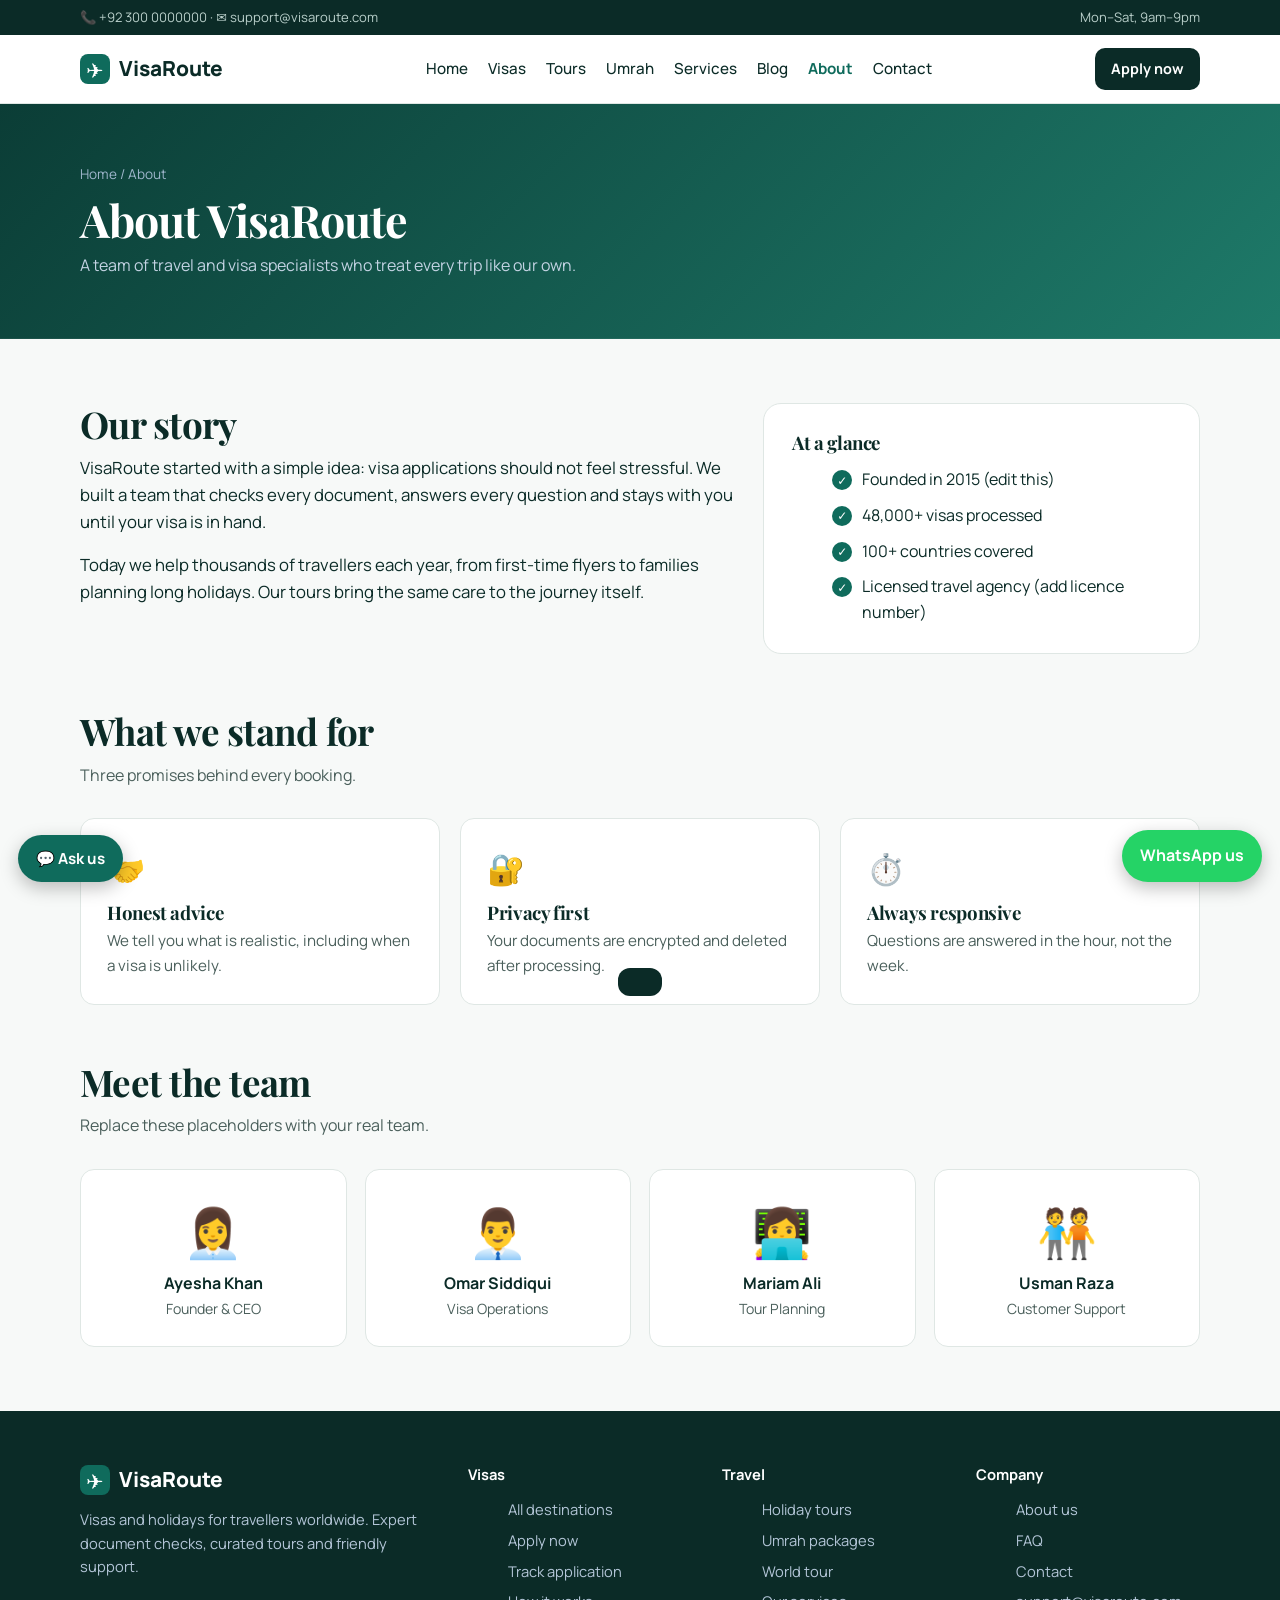
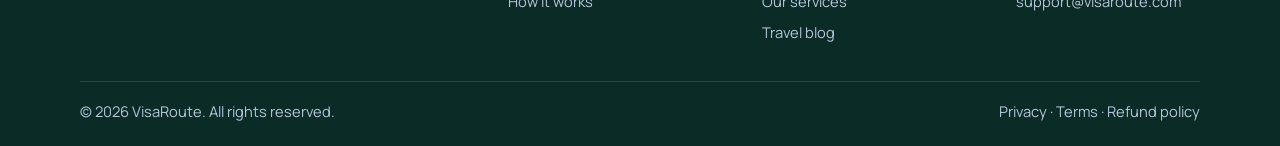
==== about.html @ 2e89bd29 "Add files via upload" ====
<!DOCTYPE html>
<html lang="en"><head><meta charset="utf-8"><meta name="viewport" content="width=device-width, initial-scale=1">
<title>About – VisaRoute</title><meta name="description" content="Who we are and how we work.">
<link rel="preconnect" href="https://fonts.googleapis.com"><link rel="preconnect" href="https://fonts.gstatic.com" crossorigin>
<link href="https://fonts.googleapis.com/css2?family=Manrope:wght@400;500;700;800&family=Playfair+Display:wght@600;700&display=swap" rel="stylesheet">
<link rel="stylesheet" href="style.css"></head>
<body data-page="about"><div id="hdr"></div>
<div class="ph"><div class="wrap"><div class="crumb"><a href="index.html">Home</a> / About</div><h1>About VisaRoute</h1><p>A team of travel and visa specialists who treat every trip like our own.</p></div></div>
<main><section><div class="wrap"><div class="two"><div><h2>Our story</h2><div class="art"><p>VisaRoute started with a simple idea: visa applications should not feel stressful. We built a team that checks every document, answers every question and stays with you until your visa is in hand.</p><p>Today we help thousands of travellers each year, from first-time flyers to families planning long holidays. Our tours bring the same care to the journey itself.</p></div></div>
<div class="box"><h3>At a glance</h3><ul class="list"><li>Founded in 2015 (edit this)</li><li>48,000+ visas processed</li><li>100+ countries covered</li><li>Licensed travel agency (add licence number)</li></ul></div></div>
<h2 style="margin-top:56px">What we stand for</h2><p class="sub">Three promises behind every booking.</p><div class="feat"><div><i>🤝</i><h3>Honest advice</h3><p>We tell you what is realistic, including when a visa is unlikely.</p></div><div><i>🔐</i><h3>Privacy first</h3><p>Your documents are encrypted and deleted after processing.</p></div><div><i>⏱️</i><h3>Always responsive</h3><p>Questions are answered in the hour, not the week.</p></div></div>
<h2 style="margin-top:56px">Meet the team</h2><p class="sub">Replace these placeholders with your real team.</p><div class="team"><div><i>👩‍💼</i><b>Ayesha Khan</b><br><span class="meta">Founder &amp; CEO</span></div><div><i>👨‍💼</i><b>Omar Siddiqui</b><br><span class="meta">Visa Operations</span></div><div><i>👩‍💻</i><b>Mariam Ali</b><br><span class="meta">Tour Planning</span></div><div><i>🧑‍🤝‍🧑</i><b>Usman Raza</b><br><span class="meta">Customer Support</span></div></div></div></section></main>
<div id="ftr"></div>
<script src="app.js"></script></body></html>
---- style.css ----
:root{--ink:#0b2b27;--ink2:#4a5f5b;--bg:#f7f9f8;--line:#dfe7e4;--teal:#0f6b5c;--teal-d:#0a4f44;--amber:#d9a521;--r:14px;font-family:Manrope,system-ui,Segoe UI,Arial,sans-serif}
*{box-sizing:border-box;margin:0}html{scroll-behavior:smooth}
body{background:var(--bg);color:var(--ink);line-height:1.6}
a{color:inherit;text-decoration:none}:focus-visible{outline:3px solid var(--amber);outline-offset:2px}
.wrap{max-width:1160px;margin:auto;padding:0 20px}section{padding:64px 0}
h1,h2,h3{line-height:1.15;letter-spacing:-.02em}h2{font-size:clamp(1.7rem,3.5vw,2.3rem);margin-bottom:10px}
.sub{color:var(--ink2);max-width:60ch;margin-bottom:30px}
.btn{display:inline-block;border:0;cursor:pointer;font:inherit;font-weight:700;padding:13px 24px;border-radius:10px;background:var(--amber);color:var(--ink);transition:background .15s}
.btn:hover{background:#ffbb1f}.btn.dark{background:var(--ink);color:#fff}.btn.teal{background:var(--teal);color:#fff}.btn.teal:hover{background:var(--teal-d)}.btn.sm{padding:9px 16px;font-size:.9rem}
header{position:sticky;top:0;z-index:20;background:rgba(255,255,255,.95);backdrop-filter:blur(8px);border-bottom:1px solid var(--line)}
.nav{display:flex;align-items:center;justify-content:space-between;height:68px}
.logo{font-weight:800;font-size:1.3rem;display:flex;gap:9px;align-items:center}
.logo i{width:30px;height:30px;border-radius:8px;background:var(--teal);display:grid;place-items:center;color:#fff;font-style:normal}
nav ul{display:flex;gap:24px;list-style:none;font-weight:500;font-size:.95rem}
nav a:hover,nav a.on{color:var(--teal)}nav a.on{font-weight:700}
.menu{display:none;background:none;border:1px solid var(--line);border-radius:8px;padding:8px 12px;font:inherit;cursor:pointer}
.hero{background:var(--ink);color:#fff;padding:72px 0 116px;position:relative;overflow:hidden}
.hero:before{content:"";position:absolute;right:-120px;top:-120px;width:520px;height:520px;border-radius:50%;border:70px solid rgba(15,139,141,.28)}
.hero .wrap{position:relative}.hero h1{font-size:clamp(2.2rem,5.6vw,3.8rem);max-width:15ch;margin-bottom:16px}
.hero p{color:#c3d3e3;max-width:54ch;font-size:1.08rem;margin-bottom:30px}
.ph{background:var(--ink);color:#fff;padding:46px 0}.ph h1{font-size:clamp(1.9rem,4vw,2.8rem)}.ph p{color:#c3d3e3;margin-top:8px;max-width:60ch}
.crumb{font-size:.85rem;color:#9fb6cc;margin-bottom:8px}.crumb a:hover{color:#fff}
.finder{background:#fff;color:var(--ink);border-radius:18px;padding:18px;display:grid;grid-template-columns:1.2fr 1.2fr 1fr auto;gap:12px;box-shadow:0 20px 50px rgba(0,0,0,.28);max-width:960px}
label{font-size:.78rem;font-weight:700;color:var(--ink2);display:block;margin-bottom:4px}
select,input,textarea{width:100%;font:inherit;padding:12px;border:1px solid var(--line);border-radius:10px;background:#fff;color:var(--ink)}
.finder .btn{align-self:end}
.stats{margin-top:-50px;position:relative;z-index:2}
.stats .wrap{display:grid;grid-template-columns:repeat(4,1fr);background:#fff;border-radius:18px;box-shadow:0 10px 30px rgba(14,42,71,.1);padding:24px 10px}
.stat{text-align:center;border-right:1px solid var(--line)}.stat:last-child{border:0}.stat b{display:block;font-size:1.8rem;color:var(--teal)}.stat span{font-size:.9rem;color:var(--ink2)}
.bar{display:flex;flex-wrap:wrap;gap:10px;margin-bottom:24px;align-items:center}.bar input{max-width:280px}
.chip{border:1px solid var(--line);background:#fff;padding:8px 16px;border-radius:99px;font:inherit;font-weight:500;cursor:pointer}
.chip[aria-pressed=true]{background:var(--ink);color:#fff;border-color:var(--ink)}
.grid{display:grid;grid-template-columns:repeat(auto-fill,minmax(250px,1fr));gap:18px}
.dest{background:#fff;border:1px solid var(--line);border-radius:var(--r);padding:22px;display:flex;flex-direction:column;gap:4px;transition:box-shadow .2s}
.dest:hover{box-shadow:0 12px 28px rgba(14,42,71,.12)}.flag{font-size:2.4rem;line-height:1}.dest h3{font-size:1.15rem;margin-top:6px}
.meta{font-size:.88rem;color:var(--ink2)}.price{display:flex;justify-content:space-between;align-items:center;margin-top:auto;padding-top:14px;gap:8px}
.price b{font-size:1.25rem}.price small{color:var(--ink2);font-size:.8rem}.price div:last-child{display:flex;gap:6px}
.types{display:grid;grid-template-columns:repeat(auto-fit,minmax(230px,1fr));gap:18px}
.type{background:#fff;border:1px solid var(--line);border-left:5px solid var(--teal);border-radius:var(--r);padding:22px}
.type:nth-child(2){border-left-color:var(--amber)}.type:nth-child(3){border-left-color:var(--ink)}.type:nth-child(4){border-left-color:#c8553d}
.type p{color:var(--ink2);font-size:.95rem;margin-top:6px}
.alt{background:#fff;border-block:1px solid var(--line)}
.steps{display:grid;grid-template-columns:repeat(4,1fr);gap:22px;counter-reset:s}
.step{position:relative;padding-top:58px}.step:before{counter-increment:s;content:counter(s);position:absolute;top:0;left:0;width:44px;height:44px;border-radius:50%;background:var(--ink);color:#fff;display:grid;place-items:center;font-weight:800}
.step:not(:last-child):after{content:"";position:absolute;top:22px;left:56px;right:-10px;border-top:2px dashed var(--line)}.step p{color:var(--ink2);font-size:.95rem}
.two{display:grid;grid-template-columns:1.5fr 1fr;gap:28px;align-items:start}
.box{background:#fff;border:1px solid var(--line);border-radius:18px;padding:28px}
.form{display:grid;grid-template-columns:1fr 1fr;gap:14px}.form .full{grid-column:1/-1}
.pay{display:grid;grid-template-columns:1fr 1fr;gap:10px}
.pay label{margin:0;display:flex;gap:10px;align-items:center;border:1.5px solid var(--line);padding:12px;border-radius:10px;font-size:.92rem;color:var(--ink);cursor:pointer}
.pay input,.chk input{width:auto}.pay label:has(input:checked){border-color:var(--teal);background:#eaf6f6}
.sum{position:sticky;top:90px}.sum .row{display:flex;justify-content:space-between;gap:10px;padding:9px 0;border-bottom:1px dashed var(--line);font-size:.95rem}
.sum .total{font-size:1.3rem;font-weight:800;border:0;padding-top:16px}.note{font-size:.82rem;color:var(--ink2);margin-top:12px}
.facts{display:grid;grid-template-columns:repeat(auto-fit,minmax(150px,1fr));gap:12px;margin-bottom:26px}
.facts div{background:#fff;border:1px solid var(--line);border-radius:12px;padding:14px}.facts span{font-size:.8rem;color:var(--ink2);display:block}.facts b{font-size:1.05rem}
.list{list-style:none;display:grid;gap:10px;margin:14px 0 0}.list li{padding-left:30px;position:relative}.list li:before{content:"✓";position:absolute;left:0;color:#fff;background:var(--teal);width:20px;height:20px;border-radius:50%;font-size:.75rem;display:grid;place-items:center;top:3px}
.tl{list-style:none;margin:20px 0 0;border-left:3px solid var(--line);padding-left:22px}.tl li{position:relative;padding-bottom:22px;color:var(--ink2)}
.tl li:before{content:"";position:absolute;left:-30px;top:4px;width:14px;height:14px;border-radius:50%;background:#fff;border:3px solid var(--line)}.tl li.done{color:var(--ink);font-weight:700}.tl li.done:before{background:var(--teal);border-color:var(--teal)}
.quotes{display:grid;grid-template-columns:repeat(auto-fit,minmax(280px,1fr));gap:18px}.q{background:#fff;border:1px solid var(--line);border-radius:var(--r);padding:24px}
.q p{margin-bottom:12px}.q span{color:var(--ink2);font-size:.85rem}.stars{color:var(--amber);letter-spacing:2px}
details{background:#fff;border:1px solid var(--line);border-radius:12px;padding:16px 20px;margin-bottom:10px}summary{font-weight:700;cursor:pointer}details p{color:var(--ink2);margin-top:8px}
.cta{background:var(--teal);color:#fff;text-align:center;border-radius:22px;padding:52px 24px}.cta p{margin:10px auto 22px;max-width:50ch;color:#d8f1f1}
footer{background:var(--ink);color:#b4c6d8;padding:52px 0 22px;font-size:.92rem}
.fgrid{display:grid;grid-template-columns:1.6fr 1fr 1fr 1fr;gap:30px;margin-bottom:30px}footer h4{color:#fff;margin-bottom:12px}footer li{list-style:none;margin-bottom:7px}footer a:hover{color:#fff}
.copy{border-top:1px solid #254566;padding-top:18px;display:flex;justify-content:space-between;flex-wrap:wrap;gap:10px}
.wa{position:fixed;right:18px;bottom:18px;z-index:30;background:#25d366;color:#fff;font-weight:700;padding:13px 18px;border-radius:99px;box-shadow:0 6px 18px rgba(0,0,0,.25)}
#toast{position:fixed;left:50%;bottom:24px;transform:translate(-50%,120px);background:var(--ink);color:#fff;padding:14px 22px;border-radius:12px;transition:transform .3s;z-index:40;max-width:90vw}#toast.on{transform:translate(-50%,0)}
.ok{text-align:center;padding:20px 0}.ok h2{color:var(--teal)}.ref{display:inline-block;background:#eaf6f6;border:2px dashed var(--teal);padding:10px 22px;border-radius:10px;font-size:1.4rem;font-weight:800;margin:12px 0}
@media(max-width:900px){nav ul{display:none;position:absolute;top:68px;left:0;right:0;background:#fff;flex-direction:column;padding:18px 20px;border-bottom:1px solid var(--line);gap:14px}nav ul.open{display:flex}.menu{display:block}
.finder{grid-template-columns:1fr 1fr}.finder .btn{grid-column:1/-1}.stats .wrap{grid-template-columns:1fr 1fr;row-gap:18px}.stat:nth-child(2){border:0}
.steps{grid-template-columns:1fr 1fr}.step:after{display:none}.two{grid-template-columns:1fr}.sum{position:static}.fgrid{grid-template-columns:1fr 1fr}}
@media(max-width:560px){.finder,.form,.pay,.steps,.fgrid{grid-template-columns:1fr}section{padding:48px 0}.hide-sm{display:none}}
@media(prefers-reduced-motion:reduce){*{transition:none!important;scroll-behavior:auto!important}}

#hdr{display:contents}
h1,h2,h3{font-family:'Playfair Display',Georgia,serif;font-weight:700}
.top{background:var(--ink);color:#b9cfca;font-size:.82rem;padding:7px 0}.top .wrap{display:flex;justify-content:space-between;gap:12px;flex-wrap:wrap}
.hero{background:linear-gradient(rgba(6,32,28,.5),rgba(6,32,28,.82)),linear-gradient(135deg,#0b3d36,#1e7a69 55%,#d9a521);background-size:cover;background-position:center;padding:96px 0 130px}
.hero:before{display:none}.hero h1{max-width:17ch}.hero .btns{display:flex;gap:12px;flex-wrap:wrap;margin-bottom:34px}
.btn.ghost{background:transparent;color:#fff;border:2px solid rgba(255,255,255,.7)}.btn.ghost:hover{background:rgba(255,255,255,.14)}
.ph{background:linear-gradient(135deg,#0b3d36,#1e7a69);background-size:cover;background-position:center;padding:60px 0}
.img{background:linear-gradient(145deg,hsl(var(--h,160) 55% 26%),hsl(calc(var(--h,160) + 35) 62% 50%));background-size:cover;background-position:center;position:relative;display:grid;place-items:center;overflow:hidden}
.img span{font-size:4rem;filter:drop-shadow(0 6px 10px rgba(0,0,0,.3))}.img.has span{display:none}
.dest{padding:0;overflow:hidden;gap:0}.dest .img{height:180px}.dest .body{padding:18px 20px 20px;display:flex;flex-direction:column;gap:4px;flex:1}
.dest h3{margin-top:0}.badge{position:absolute;top:12px;left:12px;background:var(--amber);color:var(--ink);font:800 .75rem Manrope,sans-serif;padding:4px 11px;border-radius:99px}
.feat{display:grid;grid-template-columns:repeat(auto-fit,minmax(260px,1fr));gap:20px}.feat>*{background:#fff;border:1px solid var(--line);border-radius:var(--r);padding:26px;display:block}
.feat i{font-style:normal;font-size:1.9rem;display:block;margin-bottom:8px}.feat p{color:var(--ink2);font-size:.95rem;margin-top:6px}
.mosaic{display:grid;grid-template-columns:repeat(4,1fr);grid-auto-rows:170px;gap:14px}.mosaic .img{border-radius:var(--r)}.mosaic .big{grid-column:span 2;grid-row:span 2}
.mosaic em{position:absolute;left:14px;bottom:10px;color:#fff;font:700 1rem Manrope,sans-serif;font-style:normal;text-shadow:0 2px 8px rgba(0,0,0,.7)}
.world{border-radius:22px;color:#fff;padding:64px 40px;text-align:left;background:linear-gradient(100deg,rgba(6,32,28,.92),rgba(6,32,28,.35)),linear-gradient(135deg,#0b3d36,#d9a521)}
.world h2{max-width:16ch}.world p{max-width:46ch;margin:10px 0 24px;color:#d3e6e1}
.news{background:var(--ink);color:#fff;border-radius:22px;padding:44px;display:grid;grid-template-columns:1fr 1fr;gap:26px;align-items:center}.news p{color:#b9cfca}.news form{display:flex;gap:10px}
.cols{display:grid;grid-template-columns:1fr 1fr;gap:28px}.art p{margin-bottom:16px;max-width:68ch;font-size:1.05rem}
.team{display:grid;grid-template-columns:repeat(auto-fit,minmax(200px,1fr));gap:18px;text-align:center}.team>div{background:#fff;border:1px solid var(--line);border-radius:var(--r);padding:24px}.team i{font-style:normal;font-size:3rem;display:block}
.top a:hover{color:#fff}
@media(max-width:900px){.mosaic{grid-template-columns:1fr 1fr}.news,.cols{grid-template-columns:1fr}.world{padding:44px 26px}}
@media(max-width:560px){.top .wrap>span:last-child{display:none}.news form{flex-direction:column}.hero{padding:64px 0 110px}}

nav ul{gap:20px}
.cb-btn{position:fixed;left:18px;bottom:18px;z-index:30;background:var(--teal);color:#fff;border:0;font:700 .95rem Manrope,sans-serif;padding:13px 18px;border-radius:99px;box-shadow:0 6px 18px rgba(0,0,0,.25);cursor:pointer}
.cb-btn:hover{background:var(--teal-d)}
#cb{position:fixed;left:18px;bottom:76px;width:360px;max-width:calc(100vw - 36px);height:500px;max-height:72vh;background:#fff;border-radius:18px;box-shadow:0 18px 50px rgba(0,0,0,.3);display:none;flex-direction:column;z-index:35;overflow:hidden}
#cb.open{display:flex}.cb-h{background:var(--ink);color:#fff;padding:14px 16px;display:flex;justify-content:space-between;align-items:center}.cb-h b{font-family:'Playfair Display',serif;font-size:1.1rem}.cb-h small{display:block;color:#9fc3bb;font-size:.75rem}
.cb-h button{background:none;border:0;color:#fff;font-size:1.4rem;cursor:pointer}
.cb-m{flex:1;overflow:auto;padding:14px;display:flex;flex-direction:column;gap:10px;background:var(--bg)}
.m{max-width:86%;padding:10px 13px;border-radius:14px;font-size:.92rem;line-height:1.5}.m.b{background:#fff;border:1px solid var(--line);align-self:flex-start}.m.u{background:var(--teal);color:#fff;align-self:flex-end}
.m a{color:var(--teal);font-weight:700;text-decoration:underline}
.cb-q{display:flex;gap:6px;flex-wrap:wrap;padding:8px 12px;border-top:1px solid var(--line);background:#fff}.cb-q button{border:1px solid var(--line);background:#fff;border-radius:99px;padding:6px 12px;font:500 .8rem Manrope,sans-serif;cursor:pointer}.cb-q button:hover{border-color:var(--teal);color:var(--teal)}
.cb-f{display:flex;gap:8px;padding:10px;border-top:1px solid var(--line);background:#fff}.cb-f input{flex:1;padding:10px}.cb-f .btn{padding:10px 16px}
@media(max-width:560px){#cb{left:10px;bottom:70px;height:70vh}.cb-btn{left:10px}}
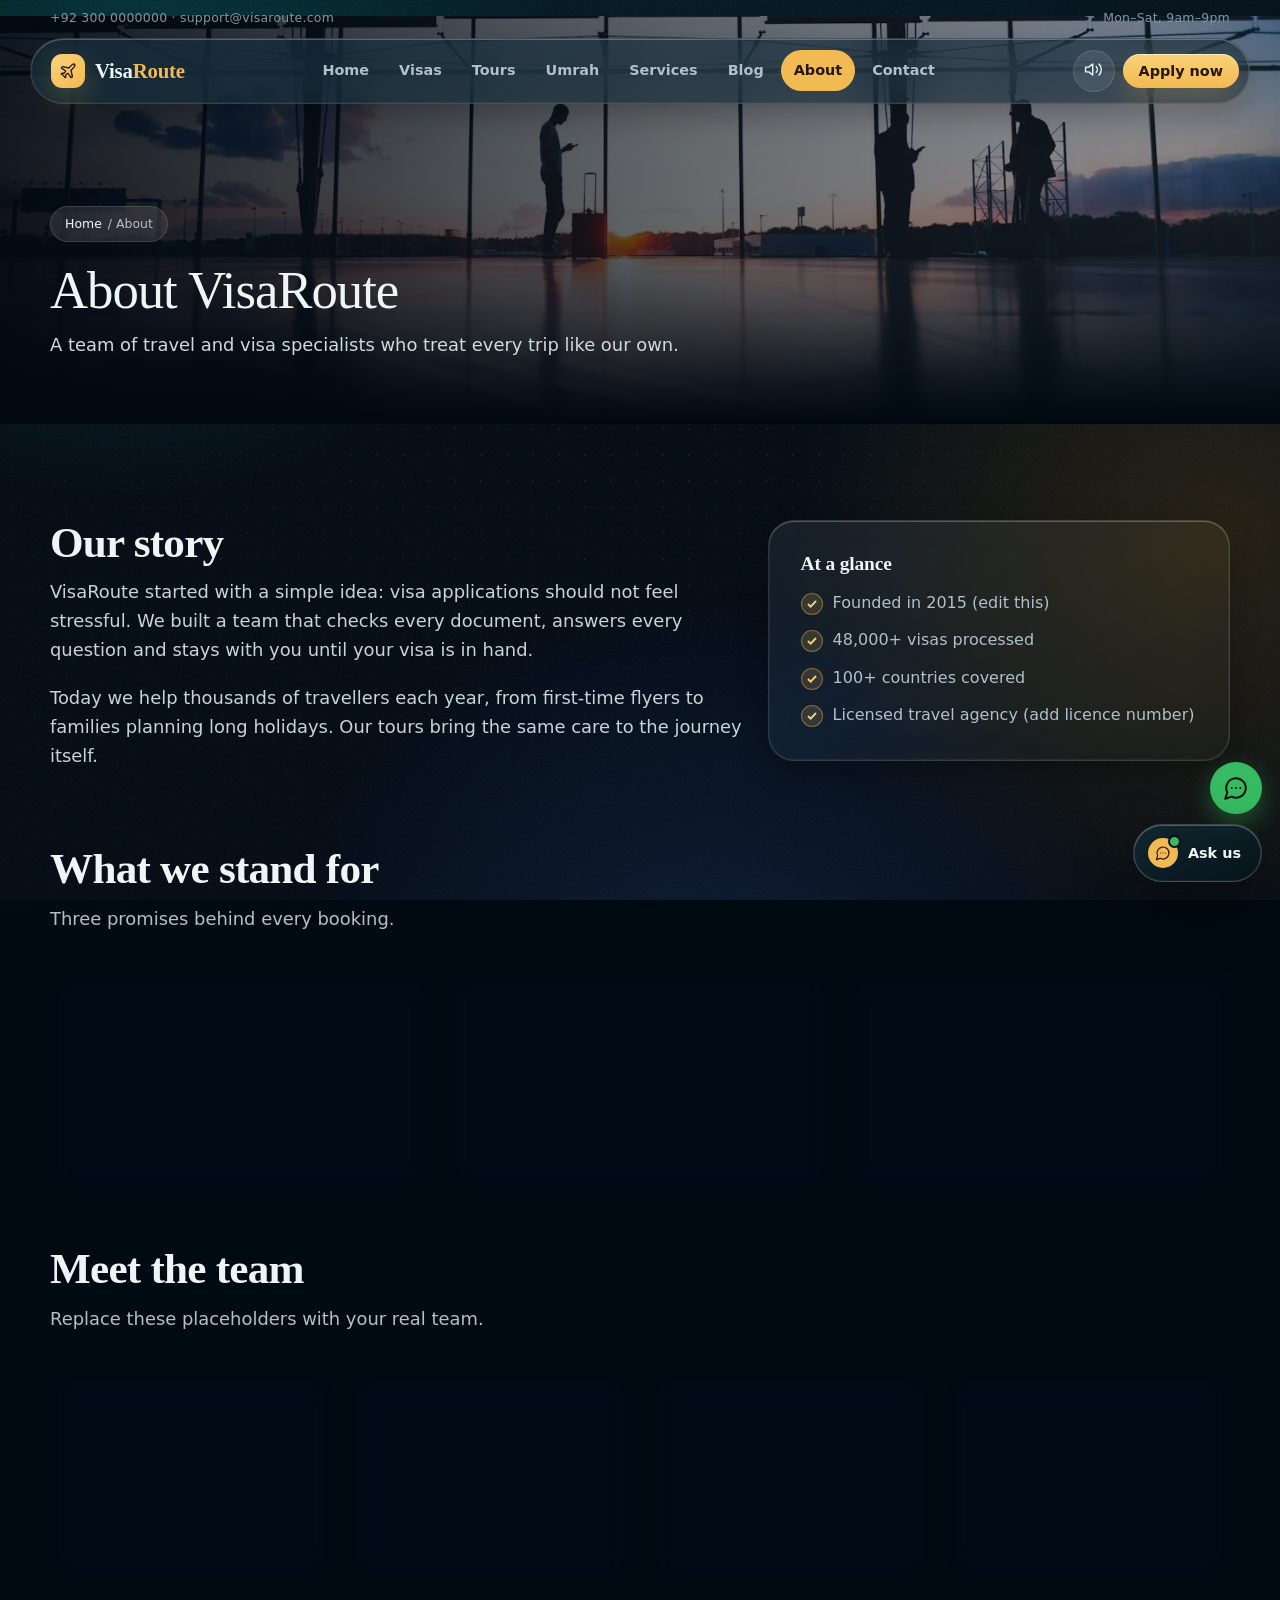
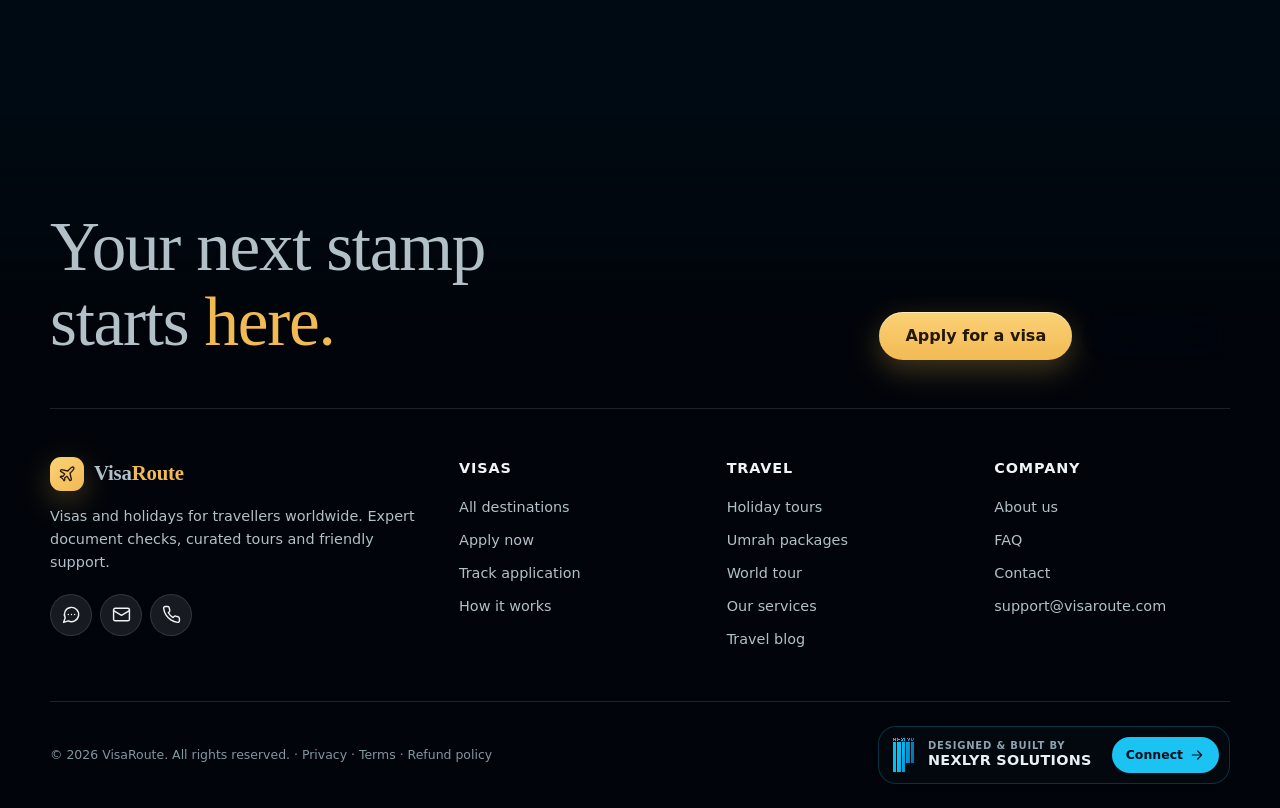
==== commit cf0dbba9: "Redesign: cinematic glassmorphism, local landmark photos, destination explorer, trip-planner form, s" ====
--- a/about.html
+++ b/about.html
@@ -1,9 +1,9 @@
 <!DOCTYPE html>
-<html lang="en"><head><meta charset="utf-8"><meta name="viewport" content="width=device-width, initial-scale=1">
+<html lang="en"><head><meta charset="utf-8"><meta name="viewport" content="width=device-width, initial-scale=1, viewport-fit=cover">
 <title>About – VisaRoute</title><meta name="description" content="Who we are and how we work.">
-<link rel="preconnect" href="https://fonts.googleapis.com"><link rel="preconnect" href="https://fonts.gstatic.com" crossorigin>
-<link href="https://fonts.googleapis.com/css2?family=Manrope:wght@400;500;700;800&family=Playfair+Display:wght@600;700&display=swap" rel="stylesheet">
-<link rel="stylesheet" href="style.css"></head>
+
+<meta name="theme-color" content="#0b1620"><link rel="preload" href="fonts/fraunces.woff2" as="font" type="font/woff2" crossorigin><link rel="preload" href="fonts/manrope.woff2" as="font" type="font/woff2" crossorigin>
+<link rel="icon" href="images/favicon.svg" type="image/svg+xml"><link rel="stylesheet" href="style.css"></head>
 <body data-page="about"><div id="hdr"></div>
 <div class="ph"><div class="wrap"><div class="crumb"><a href="index.html">Home</a> / About</div><h1>About VisaRoute</h1><p>A team of travel and visa specialists who treat every trip like our own.</p></div></div>
 <main><section><div class="wrap"><div class="two"><div><h2>Our story</h2><div class="art"><p>VisaRoute started with a simple idea: visa applications should not feel stressful. We built a team that checks every document, answers every question and stays with you until your visa is in hand.</p><p>Today we help thousands of travellers each year, from first-time flyers to families planning long holidays. Our tours bring the same care to the journey itself.</p></div></div>
--- a/style.css
+++ b/style.css
@@ -1,110 +1,570 @@
-:root{--ink:#0b2b27;--ink2:#4a5f5b;--bg:#f7f9f8;--line:#dfe7e4;--teal:#0f6b5c;--teal-d:#0a4f44;--amber:#d9a521;--r:14px;font-family:Manrope,system-ui,Segoe UI,Arial,sans-serif}
-*{box-sizing:border-box;margin:0}html{scroll-behavior:smooth}
-body{background:var(--bg);color:var(--ink);line-height:1.6}
-a{color:inherit;text-decoration:none}:focus-visible{outline:3px solid var(--amber);outline-offset:2px}
-.wrap{max-width:1160px;margin:auto;padding:0 20px}section{padding:64px 0}
-h1,h2,h3{line-height:1.15;letter-spacing:-.02em}h2{font-size:clamp(1.7rem,3.5vw,2.3rem);margin-bottom:10px}
-.sub{color:var(--ink2);max-width:60ch;margin-bottom:30px}
-.btn{display:inline-block;border:0;cursor:pointer;font:inherit;font-weight:700;padding:13px 24px;border-radius:10px;background:var(--amber);color:var(--ink);transition:background .15s}
-.btn:hover{background:#ffbb1f}.btn.dark{background:var(--ink);color:#fff}.btn.teal{background:var(--teal);color:#fff}.btn.teal:hover{background:var(--teal-d)}.btn.sm{padding:9px 16px;font-size:.9rem}
-header{position:sticky;top:0;z-index:20;background:rgba(255,255,255,.95);backdrop-filter:blur(8px);border-bottom:1px solid var(--line)}
-.nav{display:flex;align-items:center;justify-content:space-between;height:68px}
-.logo{font-weight:800;font-size:1.3rem;display:flex;gap:9px;align-items:center}
-.logo i{width:30px;height:30px;border-radius:8px;background:var(--teal);display:grid;place-items:center;color:#fff;font-style:normal}
-nav ul{display:flex;gap:24px;list-style:none;font-weight:500;font-size:.95rem}
-nav a:hover,nav a.on{color:var(--teal)}nav a.on{font-weight:700}
-.menu{display:none;background:none;border:1px solid var(--line);border-radius:8px;padding:8px 12px;font:inherit;cursor:pointer}
-.hero{background:var(--ink);color:#fff;padding:72px 0 116px;position:relative;overflow:hidden}
-.hero:before{content:"";position:absolute;right:-120px;top:-120px;width:520px;height:520px;border-radius:50%;border:70px solid rgba(15,139,141,.28)}
-.hero .wrap{position:relative}.hero h1{font-size:clamp(2.2rem,5.6vw,3.8rem);max-width:15ch;margin-bottom:16px}
-.hero p{color:#c3d3e3;max-width:54ch;font-size:1.08rem;margin-bottom:30px}
-.ph{background:var(--ink);color:#fff;padding:46px 0}.ph h1{font-size:clamp(1.9rem,4vw,2.8rem)}.ph p{color:#c3d3e3;margin-top:8px;max-width:60ch}
-.crumb{font-size:.85rem;color:#9fb6cc;margin-bottom:8px}.crumb a:hover{color:#fff}
-.finder{background:#fff;color:var(--ink);border-radius:18px;padding:18px;display:grid;grid-template-columns:1.2fr 1.2fr 1fr auto;gap:12px;box-shadow:0 20px 50px rgba(0,0,0,.28);max-width:960px}
-label{font-size:.78rem;font-weight:700;color:var(--ink2);display:block;margin-bottom:4px}
-select,input,textarea{width:100%;font:inherit;padding:12px;border:1px solid var(--line);border-radius:10px;background:#fff;color:var(--ink)}
-.finder .btn{align-self:end}
-.stats{margin-top:-50px;position:relative;z-index:2}
-.stats .wrap{display:grid;grid-template-columns:repeat(4,1fr);background:#fff;border-radius:18px;box-shadow:0 10px 30px rgba(14,42,71,.1);padding:24px 10px}
-.stat{text-align:center;border-right:1px solid var(--line)}.stat:last-child{border:0}.stat b{display:block;font-size:1.8rem;color:var(--teal)}.stat span{font-size:.9rem;color:var(--ink2)}
-.bar{display:flex;flex-wrap:wrap;gap:10px;margin-bottom:24px;align-items:center}.bar input{max-width:280px}
-.chip{border:1px solid var(--line);background:#fff;padding:8px 16px;border-radius:99px;font:inherit;font-weight:500;cursor:pointer}
-.chip[aria-pressed=true]{background:var(--ink);color:#fff;border-color:var(--ink)}
-.grid{display:grid;grid-template-columns:repeat(auto-fill,minmax(250px,1fr));gap:18px}
-.dest{background:#fff;border:1px solid var(--line);border-radius:var(--r);padding:22px;display:flex;flex-direction:column;gap:4px;transition:box-shadow .2s}
-.dest:hover{box-shadow:0 12px 28px rgba(14,42,71,.12)}.flag{font-size:2.4rem;line-height:1}.dest h3{font-size:1.15rem;margin-top:6px}
-.meta{font-size:.88rem;color:var(--ink2)}.price{display:flex;justify-content:space-between;align-items:center;margin-top:auto;padding-top:14px;gap:8px}
-.price b{font-size:1.25rem}.price small{color:var(--ink2);font-size:.8rem}.price div:last-child{display:flex;gap:6px}
-.types{display:grid;grid-template-columns:repeat(auto-fit,minmax(230px,1fr));gap:18px}
-.type{background:#fff;border:1px solid var(--line);border-left:5px solid var(--teal);border-radius:var(--r);padding:22px}
-.type:nth-child(2){border-left-color:var(--amber)}.type:nth-child(3){border-left-color:var(--ink)}.type:nth-child(4){border-left-color:#c8553d}
-.type p{color:var(--ink2);font-size:.95rem;margin-top:6px}
-.alt{background:#fff;border-block:1px solid var(--line)}
-.steps{display:grid;grid-template-columns:repeat(4,1fr);gap:22px;counter-reset:s}
-.step{position:relative;padding-top:58px}.step:before{counter-increment:s;content:counter(s);position:absolute;top:0;left:0;width:44px;height:44px;border-radius:50%;background:var(--ink);color:#fff;display:grid;place-items:center;font-weight:800}
-.step:not(:last-child):after{content:"";position:absolute;top:22px;left:56px;right:-10px;border-top:2px dashed var(--line)}.step p{color:var(--ink2);font-size:.95rem}
-.two{display:grid;grid-template-columns:1.5fr 1fr;gap:28px;align-items:start}
-.box{background:#fff;border:1px solid var(--line);border-radius:18px;padding:28px}
-.form{display:grid;grid-template-columns:1fr 1fr;gap:14px}.form .full{grid-column:1/-1}
-.pay{display:grid;grid-template-columns:1fr 1fr;gap:10px}
-.pay label{margin:0;display:flex;gap:10px;align-items:center;border:1.5px solid var(--line);padding:12px;border-radius:10px;font-size:.92rem;color:var(--ink);cursor:pointer}
-.pay input,.chk input{width:auto}.pay label:has(input:checked){border-color:var(--teal);background:#eaf6f6}
-.sum{position:sticky;top:90px}.sum .row{display:flex;justify-content:space-between;gap:10px;padding:9px 0;border-bottom:1px dashed var(--line);font-size:.95rem}
-.sum .total{font-size:1.3rem;font-weight:800;border:0;padding-top:16px}.note{font-size:.82rem;color:var(--ink2);margin-top:12px}
-.facts{display:grid;grid-template-columns:repeat(auto-fit,minmax(150px,1fr));gap:12px;margin-bottom:26px}
-.facts div{background:#fff;border:1px solid var(--line);border-radius:12px;padding:14px}.facts span{font-size:.8rem;color:var(--ink2);display:block}.facts b{font-size:1.05rem}
-.list{list-style:none;display:grid;gap:10px;margin:14px 0 0}.list li{padding-left:30px;position:relative}.list li:before{content:"✓";position:absolute;left:0;color:#fff;background:var(--teal);width:20px;height:20px;border-radius:50%;font-size:.75rem;display:grid;place-items:center;top:3px}
-.tl{list-style:none;margin:20px 0 0;border-left:3px solid var(--line);padding-left:22px}.tl li{position:relative;padding-bottom:22px;color:var(--ink2)}
-.tl li:before{content:"";position:absolute;left:-30px;top:4px;width:14px;height:14px;border-radius:50%;background:#fff;border:3px solid var(--line)}.tl li.done{color:var(--ink);font-weight:700}.tl li.done:before{background:var(--teal);border-color:var(--teal)}
-.quotes{display:grid;grid-template-columns:repeat(auto-fit,minmax(280px,1fr));gap:18px}.q{background:#fff;border:1px solid var(--line);border-radius:var(--r);padding:24px}
-.q p{margin-bottom:12px}.q span{color:var(--ink2);font-size:.85rem}.stars{color:var(--amber);letter-spacing:2px}
-details{background:#fff;border:1px solid var(--line);border-radius:12px;padding:16px 20px;margin-bottom:10px}summary{font-weight:700;cursor:pointer}details p{color:var(--ink2);margin-top:8px}
-.cta{background:var(--teal);color:#fff;text-align:center;border-radius:22px;padding:52px 24px}.cta p{margin:10px auto 22px;max-width:50ch;color:#d8f1f1}
-footer{background:var(--ink);color:#b4c6d8;padding:52px 0 22px;font-size:.92rem}
-.fgrid{display:grid;grid-template-columns:1.6fr 1fr 1fr 1fr;gap:30px;margin-bottom:30px}footer h4{color:#fff;margin-bottom:12px}footer li{list-style:none;margin-bottom:7px}footer a:hover{color:#fff}
-.copy{border-top:1px solid #254566;padding-top:18px;display:flex;justify-content:space-between;flex-wrap:wrap;gap:10px}
-.wa{position:fixed;right:18px;bottom:18px;z-index:30;background:#25d366;color:#fff;font-weight:700;padding:13px 18px;border-radius:99px;box-shadow:0 6px 18px rgba(0,0,0,.25)}
-#toast{position:fixed;left:50%;bottom:24px;transform:translate(-50%,120px);background:var(--ink);color:#fff;padding:14px 22px;border-radius:12px;transition:transform .3s;z-index:40;max-width:90vw}#toast.on{transform:translate(-50%,0)}
-.ok{text-align:center;padding:20px 0}.ok h2{color:var(--teal)}.ref{display:inline-block;background:#eaf6f6;border:2px dashed var(--teal);padding:10px 22px;border-radius:10px;font-size:1.4rem;font-weight:800;margin:12px 0}
-@media(max-width:900px){nav ul{display:none;position:absolute;top:68px;left:0;right:0;background:#fff;flex-direction:column;padding:18px 20px;border-bottom:1px solid var(--line);gap:14px}nav ul.open{display:flex}.menu{display:block}
-.finder{grid-template-columns:1fr 1fr}.finder .btn{grid-column:1/-1}.stats .wrap{grid-template-columns:1fr 1fr;row-gap:18px}.stat:nth-child(2){border:0}
-.steps{grid-template-columns:1fr 1fr}.step:after{display:none}.two{grid-template-columns:1fr}.sum{position:static}.fgrid{grid-template-columns:1fr 1fr}}
-@media(max-width:560px){.finder,.form,.pay,.steps,.fgrid{grid-template-columns:1fr}section{padding:48px 0}.hide-sm{display:none}}
-@media(prefers-reduced-motion:reduce){*{transition:none!important;scroll-behavior:auto!important}}
-
+/* Hallmark · macrostructure: Marquee Hero + Explorer · genre: atmospheric · tone: luxury travel, night-cinematic
+ * theme: custom "dusk skyline, frosted glass, gold boarding-pass" · paper oklch(14% .03 232) · accent oklch(82% .13 80) gold
+ * display: Fraunces (roman) + body: Manrope · axes: dark / high-contrast-serif / warm
+ * nav: N5 floating glass pill · footer: Ft5 statement + columns · motion: reveal · tilt · route-draw
+ */
+@font-face{font-family:"Fraunces";src:url(fonts/fraunces.woff2) format("woff2");font-weight:100 900;font-style:normal;font-display:swap}
+@font-face{font-family:"Manrope";src:url(fonts/manrope.woff2) format("woff2");font-weight:200 800;font-style:normal;font-display:swap}
+
+:root{
+ color-scheme:dark;
+ /* colour */
+ --c-night:oklch(13.5% .028 236);--c-night-2:oklch(17% .032 232);--c-night-3:oklch(21% .035 228);
+ --c-text:oklch(96.5% .008 220);--c-muted:oklch(80% .02 222);--c-dim:oklch(66% .025 224);
+ --c-gold:oklch(82% .135 80);--c-gold-2:oklch(88% .12 86);--c-gold-ink:oklch(22% .04 70);
+ --c-teal:oklch(64% .11 178);--c-teal-2:oklch(72% .12 180);--c-cyan:oklch(80% .11 205);
+ --c-rose:oklch(70% .14 20);--c-wa:oklch(70% .17 150);
+ --c-line:oklch(100% 0 0 / .12);--c-line-2:oklch(100% 0 0 / .2);
+ /* glass tiers */
+ --g1:linear-gradient(150deg,oklch(100% 0 0 / .075),oklch(100% 0 0 / .025));
+ --g2:linear-gradient(150deg,oklch(100% 0 0 / .12),oklch(100% 0 0 / .04));
+ --g3:linear-gradient(150deg,oklch(30% .04 230 / .62),oklch(18% .035 235 / .5));
+ --g-chip:oklch(100% 0 0 / .09);
+ --blur-1:blur(14px) saturate(140%);--blur-2:blur(22px) saturate(160%);--blur-3:blur(30px) saturate(170%);
+ --hi:inset 0 1px 0 oklch(100% 0 0 / .22),inset 0 0 0 1px oklch(100% 0 0 / .05);
+ --sh-1:0 10px 30px oklch(0% 0 0 / .28);--sh-2:0 24px 60px oklch(0% 0 0 / .42);--sh-gold:0 10px 30px oklch(82% .135 80 / .28);
+ /* type */
+ --font-display:"Fraunces",Georgia,serif;--font-body:"Manrope",system-ui,"Segoe UI",Arial,sans-serif;
+ --text-xs:.78rem;--text-sm:.9rem;--text-md:1rem;--text-lg:1.12rem;--text-xl:1.35rem;
+ --text-2xl:clamp(1.8rem,3.6vw,2.7rem);--text-3xl:clamp(2.1rem,4.4vw,3.3rem);--text-display:clamp(2.6rem,6.6vw,5.4rem);
+ /* space */
+ --sp-1:4px;--sp-2:8px;--sp-3:12px;--sp-4:16px;--sp-5:20px;--sp-6:24px;--sp-8:32px;--sp-10:40px;--sp-12:48px;--sp-16:64px;--sp-24:96px;
+ /* radius, motion */
+ --r-sm:12px;--r-md:18px;--r-lg:26px;--r-xl:34px;--r-pill:999px;
+ --ease-out:cubic-bezier(.16,1,.3,1);--ease-in:cubic-bezier(.7,0,.84,0);--ease-in-out:cubic-bezier(.65,0,.35,1);
+ --dur-fast:.18s;--dur-mid:.45s;--dur-slow:.9s;
+ font-family:var(--font-body)
+}
+*{box-sizing:border-box;margin:0}
+html{scroll-behavior:smooth;overflow-x:clip;-webkit-text-size-adjust:100%}
+body{background:var(--c-night);color:var(--c-text);line-height:1.6;overflow-x:clip;min-height:100vh;-webkit-font-smoothing:antialiased}
+img{max-width:100%;display:block}
+a{color:inherit;text-decoration:none}
+::selection{background:var(--c-gold);color:var(--c-gold-ink)}
+:focus-visible{outline:2px solid var(--c-gold);outline-offset:3px;border-radius:6px}
+.wrap{max-width:1220px;margin:auto;padding:0 var(--sp-5);position:relative}
+section{padding:var(--sp-24) 0;position:relative}
+main{position:relative;z-index:1}
+h1,h2,h3{font-family:var(--font-display);font-weight:560;font-style:normal;line-height:1.08;letter-spacing:-.018em;font-variation-settings:"opsz" 96;overflow-wrap:anywhere;min-width:0}
+h2{font-size:var(--text-2xl);margin-bottom:var(--sp-3)}
+h3{font-size:1.22rem;font-weight:600;letter-spacing:-.01em}
+p{color:var(--c-muted)}
+.sub{color:var(--c-muted);max-width:60ch;margin-bottom:var(--sp-10);font-size:var(--text-lg)}
+.eyebrow{display:inline-flex;align-items:center;gap:8px;font:700 var(--text-xs)/1 var(--font-body);letter-spacing:.14em;text-transform:uppercase;color:var(--c-gold-2);margin-bottom:var(--sp-4)}
+.eyebrow:before{content:"";width:22px;height:1px;background:currentColor}
+.gold{color:var(--c-gold)}
+
+/* ---------- animated backdrop ---------- */
+.bgfx{position:fixed;inset:0;z-index:0;pointer-events:none;overflow:hidden;background:radial-gradient(120% 80% at 50% -10%,var(--c-night-3),var(--c-night) 60%)}
+.bgfx i{position:absolute;width:70vmax;height:70vmax;border-radius:50%;opacity:.55;will-change:transform}
+.bgfx .a1{left:-25vmax;top:-30vmax;background:radial-gradient(closest-side,oklch(55% .12 190 / .55),transparent);animation:drift1 34s var(--ease-in-out) infinite alternate}
+.bgfx .a2{right:-30vmax;top:10vh;background:radial-gradient(closest-side,oklch(62% .13 70 / .35),transparent);animation:drift2 42s var(--ease-in-out) infinite alternate}
+.bgfx .a3{left:20vw;bottom:-45vmax;background:radial-gradient(closest-side,oklch(45% .14 265 / .45),transparent);animation:drift3 38s var(--ease-in-out) infinite alternate}
+.bgfx .dots{position:absolute;inset:0;background-image:radial-gradient(oklch(100% 0 0 / .07) 1px,transparent 1.4px);background-size:26px 26px;mask-image:radial-gradient(80% 60% at 50% 40%,#000,transparent);-webkit-mask-image:radial-gradient(80% 60% at 50% 40%,#000,transparent)}
+.bgfx .grain{position:absolute;inset:-50%;opacity:.07;background-image:url("data:image/svg+xml,%3Csvg xmlns='http://www.w3.org/2000/svg' width='160' height='160'%3E%3Cfilter id='n'%3E%3CfeTurbulence type='fractalNoise' baseFrequency='.9' numOctaves='2' stitchTiles='stitch'/%3E%3C/filter%3E%3Crect width='100%25' height='100%25' filter='url(%23n)'/%3E%3C/svg%3E")}
+@keyframes drift1{to{transform:translate(18vmax,14vmax) scale(1.15)}}
+@keyframes drift2{to{transform:translate(-16vmax,18vmax) scale(.9)}}
+@keyframes drift3{to{transform:translate(-14vmax,-12vmax) scale(1.2)}}
+
+/* ---------- glass primitives ---------- */
+.glass,.box,.dest .body,.feat>*,.q,.type,details,.facts div,.stat-wrap,.team>div,.finder,.news,.cta,.chip,.step{
+ background:var(--g1);border:1px solid var(--c-line);box-shadow:var(--hi),var(--sh-1);
+ -webkit-backdrop-filter:var(--blur-1);backdrop-filter:var(--blur-1)}
+.spot{position:relative;isolation:isolate}
+.spot:after{content:"";position:absolute;inset:0;border-radius:inherit;pointer-events:none;opacity:0;transition:opacity var(--dur-mid) var(--ease-out);
+ background:radial-gradient(420px circle at var(--mx,50%) var(--my,50%),oklch(100% 0 0 / .09),transparent 45%);z-index:2}
+.spot:hover:after{opacity:1}
+
+/* ---------- buttons ---------- */
+.btn{position:relative;display:inline-flex;align-items:center;justify-content:center;gap:10px;border:0;cursor:pointer;font:700 var(--text-md)/1 var(--font-body);white-space:nowrap;
+ padding:15px 26px;border-radius:var(--r-pill);background:linear-gradient(180deg,var(--c-gold-2),var(--c-gold));color:var(--c-gold-ink);
+ box-shadow:var(--sh-gold),inset 0 1px 0 oklch(100% 0 0 / .5);transition:transform var(--dur-fast) var(--ease-out),box-shadow var(--dur-fast) var(--ease-out),background-color var(--dur-fast) var(--ease-out),filter var(--dur-fast);overflow:hidden}
+.btn:before{content:"";position:absolute;inset:0;background:linear-gradient(110deg,transparent 30%,oklch(100% 0 0 / .45) 50%,transparent 70%);transform:translateX(-120%);transition:transform .7s var(--ease-out)}
+.btn:hover{transform:translateY(-2px);box-shadow:0 16px 36px oklch(82% .135 80 / .38),inset 0 1px 0 oklch(100% 0 0 / .5)}
+.btn:hover:before{transform:translateX(120%)}
+.btn:active{transform:translateY(0) scale(.98)}
+.btn:disabled,.btn[aria-disabled=true]{opacity:.5;pointer-events:none}
+.btn.is-loading{color:transparent}
+.btn.is-loading:after{content:"";position:absolute;width:18px;height:18px;border-radius:50%;border:2px solid var(--c-gold-ink);border-right-color:transparent;animation:spin .7s linear infinite}
+@keyframes spin{to{transform:rotate(1turn)}}
+.btn.dark,.btn.ghost{background:var(--g2);color:var(--c-text);border:1px solid var(--c-line-2);box-shadow:var(--hi);-webkit-backdrop-filter:var(--blur-1);backdrop-filter:var(--blur-1)}
+.btn.dark:hover,.btn.ghost:hover{background:oklch(100% 0 0 / .16);box-shadow:var(--hi),0 10px 30px oklch(0% 0 0 / .3)}
+.btn.teal{background:linear-gradient(180deg,var(--c-teal-2),var(--c-teal));color:oklch(14% .03 190);box-shadow:0 10px 28px oklch(64% .11 178 / .3),inset 0 1px 0 oklch(100% 0 0 / .4)}
+.btn.sm{padding:10px 16px;font-size:var(--text-sm)}
+.btn svg{width:18px;height:18px;flex:none}
+
+/* ---------- top bar + header ---------- */
 #hdr{display:contents}
-h1,h2,h3{font-family:'Playfair Display',Georgia,serif;font-weight:700}
-.top{background:var(--ink);color:#b9cfca;font-size:.82rem;padding:7px 0}.top .wrap{display:flex;justify-content:space-between;gap:12px;flex-wrap:wrap}
-.hero{background:linear-gradient(rgba(6,32,28,.5),rgba(6,32,28,.82)),linear-gradient(135deg,#0b3d36,#1e7a69 55%,#d9a521);background-size:cover;background-position:center;padding:96px 0 130px}
-.hero:before{display:none}.hero h1{max-width:17ch}.hero .btns{display:flex;gap:12px;flex-wrap:wrap;margin-bottom:34px}
-.btn.ghost{background:transparent;color:#fff;border:2px solid rgba(255,255,255,.7)}.btn.ghost:hover{background:rgba(255,255,255,.14)}
-.ph{background:linear-gradient(135deg,#0b3d36,#1e7a69);background-size:cover;background-position:center;padding:60px 0}
-.img{background:linear-gradient(145deg,hsl(var(--h,160) 55% 26%),hsl(calc(var(--h,160) + 35) 62% 50%));background-size:cover;background-position:center;position:relative;display:grid;place-items:center;overflow:hidden}
-.img span{font-size:4rem;filter:drop-shadow(0 6px 10px rgba(0,0,0,.3))}.img.has span{display:none}
-.dest{padding:0;overflow:hidden;gap:0}.dest .img{height:180px}.dest .body{padding:18px 20px 20px;display:flex;flex-direction:column;gap:4px;flex:1}
-.dest h3{margin-top:0}.badge{position:absolute;top:12px;left:12px;background:var(--amber);color:var(--ink);font:800 .75rem Manrope,sans-serif;padding:4px 11px;border-radius:99px}
-.feat{display:grid;grid-template-columns:repeat(auto-fit,minmax(260px,1fr));gap:20px}.feat>*{background:#fff;border:1px solid var(--line);border-radius:var(--r);padding:26px;display:block}
-.feat i{font-style:normal;font-size:1.9rem;display:block;margin-bottom:8px}.feat p{color:var(--ink2);font-size:.95rem;margin-top:6px}
-.mosaic{display:grid;grid-template-columns:repeat(4,1fr);grid-auto-rows:170px;gap:14px}.mosaic .img{border-radius:var(--r)}.mosaic .big{grid-column:span 2;grid-row:span 2}
-.mosaic em{position:absolute;left:14px;bottom:10px;color:#fff;font:700 1rem Manrope,sans-serif;font-style:normal;text-shadow:0 2px 8px rgba(0,0,0,.7)}
-.world{border-radius:22px;color:#fff;padding:64px 40px;text-align:left;background:linear-gradient(100deg,rgba(6,32,28,.92),rgba(6,32,28,.35)),linear-gradient(135deg,#0b3d36,#d9a521)}
-.world h2{max-width:16ch}.world p{max-width:46ch;margin:10px 0 24px;color:#d3e6e1}
-.news{background:var(--ink);color:#fff;border-radius:22px;padding:44px;display:grid;grid-template-columns:1fr 1fr;gap:26px;align-items:center}.news p{color:#b9cfca}.news form{display:flex;gap:10px}
-.cols{display:grid;grid-template-columns:1fr 1fr;gap:28px}.art p{margin-bottom:16px;max-width:68ch;font-size:1.05rem}
-.team{display:grid;grid-template-columns:repeat(auto-fit,minmax(200px,1fr));gap:18px;text-align:center}.team>div{background:#fff;border:1px solid var(--line);border-radius:var(--r);padding:24px}.team i{font-style:normal;font-size:3rem;display:block}
-.top a:hover{color:#fff}
-@media(max-width:900px){.mosaic{grid-template-columns:1fr 1fr}.news,.cols{grid-template-columns:1fr}.world{padding:44px 26px}}
-@media(max-width:560px){.top .wrap>span:last-child{display:none}.news form{flex-direction:column}.hero{padding:64px 0 110px}}
-
-nav ul{gap:20px}
-.cb-btn{position:fixed;left:18px;bottom:18px;z-index:30;background:var(--teal);color:#fff;border:0;font:700 .95rem Manrope,sans-serif;padding:13px 18px;border-radius:99px;box-shadow:0 6px 18px rgba(0,0,0,.25);cursor:pointer}
-.cb-btn:hover{background:var(--teal-d)}
-#cb{position:fixed;left:18px;bottom:76px;width:360px;max-width:calc(100vw - 36px);height:500px;max-height:72vh;background:#fff;border-radius:18px;box-shadow:0 18px 50px rgba(0,0,0,.3);display:none;flex-direction:column;z-index:35;overflow:hidden}
-#cb.open{display:flex}.cb-h{background:var(--ink);color:#fff;padding:14px 16px;display:flex;justify-content:space-between;align-items:center}.cb-h b{font-family:'Playfair Display',serif;font-size:1.1rem}.cb-h small{display:block;color:#9fc3bb;font-size:.75rem}
-.cb-h button{background:none;border:0;color:#fff;font-size:1.4rem;cursor:pointer}
-.cb-m{flex:1;overflow:auto;padding:14px;display:flex;flex-direction:column;gap:10px;background:var(--bg)}
-.m{max-width:86%;padding:10px 13px;border-radius:14px;font-size:.92rem;line-height:1.5}.m.b{background:#fff;border:1px solid var(--line);align-self:flex-start}.m.u{background:var(--teal);color:#fff;align-self:flex-end}
-.m a{color:var(--teal);font-weight:700;text-decoration:underline}
-.cb-q{display:flex;gap:6px;flex-wrap:wrap;padding:8px 12px;border-top:1px solid var(--line);background:#fff}.cb-q button{border:1px solid var(--line);background:#fff;border-radius:99px;padding:6px 12px;font:500 .8rem Manrope,sans-serif;cursor:pointer}.cb-q button:hover{border-color:var(--teal);color:var(--teal)}
-.cb-f{display:flex;gap:8px;padding:10px;border-top:1px solid var(--line);background:#fff}.cb-f input{flex:1;padding:10px}.cb-f .btn{padding:10px 16px}
-@media(max-width:560px){#cb{left:10px;bottom:70px;height:70vh}.cb-btn{left:10px}}
+.top{position:relative;z-index:21;font-size:var(--text-xs);color:var(--c-dim);padding:8px 0;letter-spacing:.02em}
+.top .wrap{display:flex;justify-content:space-between;gap:12px;flex-wrap:wrap}
+.top a:hover{color:var(--c-text)}
+header{position:sticky;top:10px;z-index:20;padding:0 var(--sp-4);margin-top:2px}
+.nav{max-width:1220px;margin:auto;display:flex;align-items:center;justify-content:space-between;gap:var(--sp-4);height:66px;padding:0 10px 0 20px;border-radius:var(--r-pill);
+ background:var(--g3);border:1px solid var(--c-line);box-shadow:var(--hi),var(--sh-1);-webkit-backdrop-filter:var(--blur-3);backdrop-filter:var(--blur-3);transition:box-shadow var(--dur-mid) var(--ease-out),background-color var(--dur-mid)}
+header.scrolled .nav{box-shadow:var(--hi),var(--sh-2)}
+.logo{font:600 1.3rem/1 var(--font-display);display:flex;gap:10px;align-items:center;letter-spacing:-.01em;white-space:nowrap}
+.logo i{width:34px;height:34px;border-radius:11px;display:grid;place-items:center;font-style:normal;color:var(--c-gold-ink);background:linear-gradient(140deg,var(--c-gold-2),var(--c-gold));box-shadow:var(--sh-gold)}
+.logo i svg{width:18px;height:18px}
+.logo b{font-weight:600;color:var(--c-gold)}
+nav ul{display:flex;gap:4px;list-style:none;padding:0}
+nav a{display:block;padding:9px 13px;border-radius:var(--r-pill);font-weight:600;font-size:var(--text-sm);color:var(--c-muted);white-space:nowrap;transition:color var(--dur-fast),background-color var(--dur-fast)}
+nav a:hover{color:var(--c-text);background:oklch(100% 0 0 / .07)}
+nav a.on{color:var(--c-gold-ink);background:var(--c-gold)}
+.hdr-r{display:flex;gap:8px;align-items:center}
+.icon-btn{width:42px;height:42px;border-radius:50%;display:grid;place-items:center;border:1px solid var(--c-line);background:var(--g-chip);color:var(--c-text);cursor:pointer;transition:background-color var(--dur-fast),transform var(--dur-fast) var(--ease-out)}
+.icon-btn:hover{background:oklch(100% 0 0 / .16)}
+.icon-btn:active{transform:scale(.94)}
+.icon-btn svg{width:19px;height:19px}
+.icon-btn[aria-pressed=false] .on-ic,.icon-btn[aria-pressed=true] .off-ic{display:none}
+.menu{display:none}
+
+/* ---------- hero ---------- */
+.hero{position:relative;min-height:min(900px,100svh);margin-top:-88px;padding:170px 0 var(--sp-16);overflow:hidden;isolation:isolate;display:flex;align-items:center}
+.hero-media{position:absolute;inset:-6% 0 0;z-index:-2;will-change:transform}
+.hero-media img{width:100%;height:100%;object-fit:cover;animation:kb 22s var(--ease-out) both}
+@keyframes kb{from{transform:scale(1.14)}to{transform:scale(1.02)}}
+.hero:before{content:"";position:absolute;inset:0;z-index:-1;background:
+ linear-gradient(90deg,oklch(12% .03 236 / .92) 0%,oklch(12% .03 236 / .55) 48%,oklch(12% .03 236 / .2) 100%),
+ linear-gradient(0deg,var(--c-night) 0%,transparent 34%),linear-gradient(180deg,oklch(12% .03 236 / .7),transparent 30%)}
+.hero-fallback{position:absolute;inset:0;z-index:-3;background:radial-gradient(60% 70% at 75% 30%,oklch(60% .13 60 / .55),transparent),linear-gradient(135deg,oklch(25% .06 220),oklch(16% .04 250))}
+.routes{position:absolute;inset:0;z-index:-1;width:100%;height:100%;pointer-events:none;opacity:.9}
+.routes path.r{fill:none;stroke:oklch(88% .12 86 / .55);stroke-width:1.4;stroke-dasharray:4 7;animation:dash 28s linear infinite}
+.routes path.r2{stroke:oklch(80% .11 205 / .45);animation-duration:36s;animation-direction:reverse}
+.routes circle{fill:var(--c-gold-2);filter:drop-shadow(0 0 6px var(--c-gold))}
+.routes .pulse{fill:none;stroke:var(--c-gold-2);stroke-width:1;transform-box:fill-box;transform-origin:center;animation:ring 3s var(--ease-out) infinite}
+@keyframes dash{to{stroke-dashoffset:-660}}
+@keyframes ring{from{transform:scale(.4);opacity:1}to{transform:scale(3.4);opacity:0}}
+.plane{position:absolute;top:0;left:0;z-index:-1;width:22px;height:22px;color:var(--c-gold-2);filter:drop-shadow(0 0 8px oklch(82% .135 80 / .8));offset-rotate:auto 45deg;animation:fly 16s var(--ease-in-out) infinite;opacity:0}
+@keyframes fly{0%{offset-distance:0;opacity:0}8%{opacity:1}92%{opacity:1}100%{offset-distance:100%;opacity:0}}
+.hero-grid{display:grid;grid-template-columns:minmax(0,1.25fr) minmax(0,.85fr);gap:var(--sp-12);align-items:center}
+.hero h1{font-size:var(--text-display);max-width:13ch;margin-bottom:var(--sp-5);font-weight:520;letter-spacing:-.025em}
+.hero h1 .gold{font-weight:600}
+.hero p.lead{color:oklch(88% .015 220);max-width:50ch;font-size:var(--text-lg);margin-bottom:var(--sp-8)}
+.hero .btns{display:flex;gap:12px;flex-wrap:wrap;margin-bottom:var(--sp-10)}
+.trust{display:flex;align-items:center;gap:14px;color:var(--c-muted);font-size:var(--text-sm)}
+.trust .stack{display:flex}
+.trust .stack img{width:32px;height:24px;border-radius:6px;object-fit:cover;border:2px solid var(--c-night);margin-left:-5px;box-shadow:var(--sh-1)}
+.trust .stack img:first-child{margin-left:0}
+.trust b{color:var(--c-text)}
+
+/* boarding pass (layered glass) */
+.pass-stack{position:relative;perspective:1200px}
+.pass{position:relative;border-radius:var(--r-xl);padding:var(--sp-6);background:var(--g2);border:1px solid var(--c-line-2);box-shadow:var(--hi),var(--sh-2);-webkit-backdrop-filter:var(--blur-3);backdrop-filter:var(--blur-3);transform-style:preserve-3d;transition:transform .5s var(--ease-out)}
+.pass-back{position:absolute;inset:18px -14px -16px 14px;border-radius:var(--r-xl);background:var(--g1);border:1px solid var(--c-line);-webkit-backdrop-filter:var(--blur-1);backdrop-filter:var(--blur-1);transform:rotate(4deg);z-index:-1}
+.pass-photo{height:190px;border-radius:var(--r-lg);background:var(--c-night-3) center/cover;position:relative;overflow:hidden;margin-bottom:var(--sp-5);transition:background-image .6s}
+.pass-photo:after{content:"";position:absolute;inset:0;background:linear-gradient(0deg,oklch(12% .03 236 / .7),transparent 60%)}
+.pass-photo .tag{position:absolute;left:12px;top:12px;z-index:1}
+.pass-photo .where{position:absolute;left:16px;bottom:12px;z-index:1;font:600 1.5rem/1.1 var(--font-display)}
+.pass-route{display:grid;grid-template-columns:auto 1fr auto;align-items:center;gap:12px;margin-bottom:var(--sp-5)}
+.pass-route small{display:block;font-size:var(--text-xs);color:var(--c-dim);letter-spacing:.1em;text-transform:uppercase}
+.pass-route b{font:600 1.55rem/1 var(--font-display)}
+.pass-route .ln{height:1px;background:repeating-linear-gradient(90deg,var(--c-line-2) 0 5px,transparent 5px 10px);position:relative}
+.pass-route .ln svg{position:absolute;left:50%;top:50%;width:20px;height:20px;transform:translate(-50%,-50%) rotate(90deg);color:var(--c-gold)}
+.pass-meta{display:grid;grid-template-columns:repeat(3,minmax(0,1fr));gap:8px;padding-top:var(--sp-4);border-top:1px dashed var(--c-line-2)}
+.pass-meta div{background:var(--g-chip);border:1px solid var(--c-line);border-radius:var(--r-sm);padding:9px 10px}
+.pass-meta span{display:block;font-size:.7rem;color:var(--c-dim);text-transform:uppercase;letter-spacing:.08em}
+.pass-meta b{font-size:var(--text-sm)}
+.pass-meta .gold{color:var(--c-gold)}
+.float-chip{position:absolute;display:flex;align-items:center;gap:10px;padding:10px 14px 10px 10px;border-radius:var(--r-pill);background:var(--g3);border:1px solid var(--c-line-2);box-shadow:var(--hi),var(--sh-1);-webkit-backdrop-filter:var(--blur-2);backdrop-filter:var(--blur-2);font-size:var(--text-sm);animation:bob 6s var(--ease-in-out) infinite alternate}
+.float-chip i{width:30px;height:30px;border-radius:50%;display:grid;place-items:center;background:oklch(70% .17 150 / .2);color:oklch(82% .16 150);font-style:normal}
+.float-chip i svg{width:16px;height:16px}
+.float-chip small{display:block;color:var(--c-dim);font-size:.72rem;line-height:1.2}
+.float-chip b{line-height:1.2}
+.fc-1{left:-44px;bottom:-26px}
+.fc-2{right:-18px;top:-22px;animation-delay:-3s}
+@keyframes bob{to{transform:translateY(-10px)}}
+.tag{display:inline-flex;align-items:center;gap:6px;padding:5px 11px;border-radius:var(--r-pill);font:700 .72rem/1.2 var(--font-body);letter-spacing:.04em;background:oklch(14% .03 236 / .45);border:1px solid var(--c-line-2);color:var(--c-text);-webkit-backdrop-filter:var(--blur-1);backdrop-filter:var(--blur-1)}
+.tag .flag{width:18px;height:13px;border-radius:3px}
+
+/* finder (layered glass) */
+.finder{border-radius:var(--r-lg);padding:10px;display:grid;grid-template-columns:repeat(3,minmax(0,1fr)) auto;gap:8px;background:var(--g3);border-color:var(--c-line-2);box-shadow:var(--hi),var(--sh-2);-webkit-backdrop-filter:var(--blur-3);backdrop-filter:var(--blur-3);margin-top:var(--sp-12);position:relative;z-index:2}
+.finder>div{background:var(--g-chip);border:1px solid var(--c-line);border-radius:var(--r-md);padding:10px 14px 6px;transition:border-color var(--dur-fast),background-color var(--dur-fast)}
+.finder>div:focus-within{border-color:oklch(82% .135 80 / .6);background:oklch(100% 0 0 / .13)}
+.finder label{margin:0;color:var(--c-dim);font-size:.7rem;letter-spacing:.1em;text-transform:uppercase}
+.finder select{border:0;background:transparent;padding:4px 0 6px;font-weight:700;box-shadow:none}
+.finder select:focus-visible{outline:0}
+.finder .btn{border-radius:var(--r-md);padding:0 30px;min-height:62px}
+
+/* ---------- forms ---------- */
+label{font-size:var(--text-xs);font-weight:700;color:var(--c-muted);display:block;margin-bottom:6px;letter-spacing:.02em}
+select,input,textarea{width:100%;font:500 var(--text-md)/1.4 var(--font-body);padding:13px 14px;border:1px solid var(--c-line);border-radius:var(--r-sm);background:oklch(100% 0 0 / .06);color:var(--c-text);
+ transition:border-color var(--dur-fast),background-color var(--dur-fast),box-shadow var(--dur-fast);appearance:none;-webkit-appearance:none}
+select{background-image:url("data:image/svg+xml,%3Csvg xmlns='http://www.w3.org/2000/svg' width='12' height='8' fill='none' stroke='%23d9c27a' stroke-width='1.8'%3E%3Cpath d='M1 1.5l5 5 5-5'/%3E%3C/svg%3E");background-repeat:no-repeat;background-position:right 14px center;padding-right:36px;cursor:pointer}
+select option{background:oklch(20% .03 232);color:var(--c-text)}
+input::placeholder,textarea::placeholder{color:var(--c-dim)}
+input:hover,select:hover,textarea:hover{border-color:var(--c-line-2)}
+input:focus,select:focus,textarea:focus{outline:0;border-color:oklch(82% .135 80 / .7);background-color:oklch(100% 0 0 / .1);box-shadow:0 0 0 4px oklch(82% .135 80 / .14)}
+input:user-invalid,textarea:user-invalid{border-color:var(--c-rose);box-shadow:0 0 0 4px oklch(70% .14 20 / .14)}
+input[type=file]{padding:10px;cursor:pointer}
+input[type=file]::file-selector-button{font:700 var(--text-sm) var(--font-body);border:0;border-radius:var(--r-pill);padding:8px 14px;margin-right:12px;background:var(--c-gold);color:var(--c-gold-ink);cursor:pointer}
+input[type=checkbox],input[type=radio]{width:18px;height:18px;padding:0;accent-color:var(--c-gold);appearance:auto;-webkit-appearance:auto}
+.form{display:grid;grid-template-columns:minmax(0,1fr) minmax(0,1fr);gap:var(--sp-4)}
+.form .full{grid-column:1/-1}
+.pay{display:grid;grid-template-columns:minmax(0,1fr) minmax(0,1fr);gap:10px}
+.pay label{margin:0;display:flex;gap:10px;align-items:center;border:1px solid var(--c-line);background:var(--g-chip);padding:13px;border-radius:var(--r-sm);font-size:var(--text-sm);color:var(--c-text);cursor:pointer;transition:border-color var(--dur-fast),background-color var(--dur-fast)}
+.pay label:hover{border-color:var(--c-line-2)}
+.pay input,.chk input{width:auto}
+.pay label:has(input:checked){border-color:oklch(82% .135 80 / .7);background:oklch(82% .135 80 / .12)}
+
+/* ---------- stats ---------- */
+.stats{position:relative;z-index:2;margin-top:calc(var(--sp-8) * -1)}
+.stats .wrap{display:grid;grid-template-columns:repeat(4,minmax(0,1fr));gap:10px}
+.stat{border-radius:var(--r-lg);padding:var(--sp-6);background:var(--g1);border:1px solid var(--c-line);box-shadow:var(--hi);-webkit-backdrop-filter:var(--blur-1);backdrop-filter:var(--blur-1)}
+.stat b{display:block;font:560 clamp(1.8rem,3vw,2.5rem)/1 var(--font-display);margin-bottom:6px;background:linear-gradient(180deg,var(--c-text),var(--c-gold-2));-webkit-background-clip:text;background-clip:text;color:transparent}
+.stat span{font-size:var(--text-sm);color:var(--c-muted)}
+
+/* ---------- destination explorer ---------- */
+.explorer{display:grid;grid-template-columns:minmax(0,1.6fr) minmax(0,1fr);gap:var(--sp-4);min-height:600px}
+.stage{position:relative;border-radius:var(--r-xl);overflow:hidden;isolation:isolate;min-height:560px;border:1px solid var(--c-line);box-shadow:var(--sh-2);background:var(--c-night-3)}
+.stage .ph-a,.stage .ph-b{position:absolute;inset:0;background:center/cover;transition:opacity .9s var(--ease-out),transform 6s var(--ease-out);z-index:-2}
+.stage .ph-b{opacity:0}
+.stage.swap .ph-b{opacity:1}
+.stage:before{content:"";position:absolute;inset:0;z-index:-1;background:linear-gradient(0deg,oklch(12% .03 236 / .9),transparent 55%),linear-gradient(90deg,oklch(12% .03 236 / .45),transparent 50%)}
+.stage-top{position:absolute;left:var(--sp-6);right:var(--sp-6);top:var(--sp-6);display:flex;justify-content:space-between;gap:10px;flex-wrap:wrap}
+.stage-info{position:absolute;left:var(--sp-6);right:var(--sp-6);bottom:var(--sp-6)}
+.stage-info h3{font-size:clamp(2.2rem,5vw,3.8rem);font-weight:540;margin-bottom:var(--sp-4);letter-spacing:-.02em}
+.stage-cards{display:grid;grid-template-columns:repeat(4,minmax(0,1fr));gap:8px;padding:8px;border-radius:var(--r-lg);background:var(--g3);border:1px solid var(--c-line-2);box-shadow:var(--hi);-webkit-backdrop-filter:var(--blur-2);backdrop-filter:var(--blur-2);margin-bottom:var(--sp-4)}
+.stage-cards div{background:var(--g-chip);border:1px solid var(--c-line);border-radius:var(--r-md);padding:12px 14px}
+.stage-cards span{display:block;font-size:.7rem;letter-spacing:.09em;text-transform:uppercase;color:var(--c-dim)}
+.stage-cards b{font-size:var(--text-md)}
+.stage-cards .gold b{color:var(--c-gold);font:600 1.3rem/1.2 var(--font-display)}
+.stage-cta{display:flex;gap:10px;flex-wrap:wrap}
+.rail{border-radius:var(--r-xl);padding:10px;background:var(--g2);border:1px solid var(--c-line);box-shadow:var(--hi),var(--sh-1);-webkit-backdrop-filter:var(--blur-2);backdrop-filter:var(--blur-2);display:flex;flex-direction:column;max-height:600px}
+.rail-h{display:flex;justify-content:space-between;align-items:center;padding:10px 12px 12px;font-weight:700;font-size:var(--text-sm)}
+.rail-h span{color:var(--c-dim);font-weight:600}
+.rail ul{list-style:none;padding:0 2px 0 0;overflow:auto;display:grid;gap:6px;scrollbar-width:thin;scrollbar-color:var(--c-line-2) transparent}
+.rail button{width:100%;display:grid;grid-template-columns:52px minmax(0,1fr) auto;gap:12px;align-items:center;text-align:left;padding:8px;border-radius:var(--r-md);border:1px solid transparent;background:transparent;color:var(--c-text);font:inherit;cursor:pointer;transition:background-color var(--dur-fast),border-color var(--dur-fast),transform var(--dur-fast) var(--ease-out)}
+.rail button:hover{background:oklch(100% 0 0 / .07)}
+.rail button[aria-selected=true]{background:oklch(100% 0 0 / .12);border-color:var(--c-line-2);box-shadow:var(--hi)}
+.rail .th{width:52px;height:44px;border-radius:10px;background:var(--c-night-3) var(--bgi,none) center/cover;position:relative;transition:background-image .4s}
+.rail .th .flag{position:absolute;right:-4px;bottom:-4px;width:20px;height:15px;border-radius:3px;box-shadow:0 0 0 2px var(--c-night)}
+.rail b{display:block;font-size:var(--text-sm);line-height:1.3}
+.rail small{color:var(--c-dim);font-size:.76rem}
+.rail .pr{font:600 1rem var(--font-display);color:var(--c-gold)}
+
+/* ---------- cards / grids ---------- */
+.sec-head{display:flex;justify-content:space-between;align-items:end;gap:var(--sp-6);flex-wrap:wrap;margin-bottom:var(--sp-10)}
+.sec-head .sub{margin-bottom:0}
+.bar{display:flex;flex-wrap:wrap;gap:10px;margin-bottom:var(--sp-8);align-items:center}
+.bar input{max-width:300px;border-radius:var(--r-pill);padding-left:42px;background:oklch(100% 0 0 / .06) url("data:image/svg+xml,%3Csvg xmlns='http://www.w3.org/2000/svg' width='16' height='16' fill='none' stroke='%23aab7c4' stroke-width='2'%3E%3Ccircle cx='7' cy='7' r='5.5'/%3E%3Cpath d='M11.5 11.5L15 15'/%3E%3C/svg%3E") no-repeat 16px center}
+.chip{padding:9px 18px;border-radius:var(--r-pill);font:600 var(--text-sm) var(--font-body);color:var(--c-muted);cursor:pointer;box-shadow:var(--hi);transition:background-color var(--dur-fast),color var(--dur-fast),border-color var(--dur-fast)}
+.chip:hover{color:var(--c-text);border-color:var(--c-line-2)}
+.chip[aria-pressed=true]{background:var(--c-gold);color:var(--c-gold-ink);border-color:transparent}
+.grid{display:grid;grid-template-columns:repeat(auto-fill,minmax(min(100%,300px),1fr));gap:var(--sp-5)}
+.dest{position:relative;display:flex;flex-direction:column;border-radius:var(--r-lg);overflow:hidden;background:var(--c-night-2);border:1px solid var(--c-line);box-shadow:var(--sh-1);transform-style:preserve-3d;transition:transform var(--dur-mid) var(--ease-out),box-shadow var(--dur-mid) var(--ease-out),border-color var(--dur-mid)}
+.dest:hover{box-shadow:var(--sh-2);border-color:var(--c-line-2)}
+.dest .img{height:210px;position:relative}
+.dest .img:before{transition:transform 1.2s var(--ease-out)}
+.dest:hover .img:before{transform:scale(1.07)}
+.dest .img:after{content:"";position:absolute;inset:0;background:linear-gradient(0deg,var(--c-night-2) 2%,transparent 55%)}
+.dest .img .tag{position:absolute;left:12px;top:12px;z-index:2}
+.dest .body{position:relative;margin:-58px 10px 10px;border-radius:var(--r-md);padding:var(--sp-4) var(--sp-4) var(--sp-4);display:flex;flex-direction:column;gap:4px;flex:1;z-index:1;background:var(--g3);-webkit-backdrop-filter:var(--blur-2);backdrop-filter:var(--blur-2);border-color:var(--c-line-2)}
+.dest h3{font-size:1.25rem;line-height:1.2}
+.meta{font-size:var(--text-sm);color:var(--c-muted)}
+.price{display:flex;justify-content:space-between;align-items:center;margin-top:auto;padding-top:var(--sp-4);gap:8px;flex-wrap:wrap}
+.price b{font:600 1.45rem/1 var(--font-display);color:var(--c-gold)}
+.price small{color:var(--c-dim);font-size:var(--text-xs)}
+.price div:last-child{display:flex;gap:6px}
+.badge{position:absolute;top:12px;right:12px;z-index:2;background:var(--c-gold);color:var(--c-gold-ink);font:800 .72rem/1 var(--font-body);padding:6px 11px;border-radius:var(--r-pill);box-shadow:var(--sh-gold)}
+.flag{display:inline-block;width:22px;height:16px;border-radius:3px;object-fit:cover;vertical-align:-2px;box-shadow:0 0 0 1px oklch(0% 0 0 / .25)}
+h1 .flag{width:44px;height:33px;border-radius:6px;vertical-align:-4px;margin-right:6px}
+
+/* image layer (photo lazy-loaded into ::before) */
+.img{position:relative;display:grid;place-items:center;overflow:hidden;isolation:isolate;
+ background:linear-gradient(145deg,hsl(var(--h,200) 45% 20%),hsl(calc(var(--h,200) + 40) 50% 34%))}
+.img:before{content:"";position:absolute;inset:0;z-index:-1;background:var(--bgi,none) center/cover;opacity:0;transition:opacity .7s var(--ease-out),transform 1.2s var(--ease-out)}
+.img.has:before{opacity:1}
+.img .emo{font-size:3.4rem;opacity:.75;filter:drop-shadow(0 6px 12px oklch(0% 0 0 / .4))}
+.img.has .emo{display:none}
+
+/* ---------- banners ---------- */
+.banners{display:grid;grid-template-columns:minmax(0,1.3fr) minmax(0,1fr);gap:var(--sp-5)}
+.world{position:relative;border-radius:var(--r-xl);color:var(--c-text);padding:var(--sp-12) var(--sp-10);min-height:420px;display:flex;flex-direction:column;justify-content:flex-end;overflow:hidden;isolation:isolate;border:1px solid var(--c-line);box-shadow:var(--sh-2);background:linear-gradient(135deg,oklch(30% .06 220),oklch(40% .1 70))}
+.world:before{content:"";position:absolute;inset:0;z-index:-1;background:linear-gradient(0deg,oklch(12% .03 236 / .92),oklch(12% .03 236 / .2) 70%)}
+.world .img{position:absolute;inset:0;z-index:-2;background:transparent}
+.world .img:before{transition:transform 1.4s var(--ease-out)}
+.world:hover .img:before{transform:scale(1.05)}
+.world h2{max-width:15ch}
+.world p{max-width:44ch;margin:var(--sp-2) 0 var(--sp-6);color:oklch(88% .015 220)}
+.world .route-pills{display:flex;flex-wrap:wrap;gap:6px;margin-bottom:var(--sp-4)}
+.world .glass-panel{padding:var(--sp-6);border-radius:var(--r-lg);background:var(--g3);border:1px solid var(--c-line-2);box-shadow:var(--hi);-webkit-backdrop-filter:var(--blur-2);backdrop-filter:var(--blur-2)}
+
+/* ---------- features ---------- */
+.feat{display:grid;grid-template-columns:repeat(auto-fit,minmax(min(100%,320px),1fr));gap:var(--sp-4)}
+.feat>*{border-radius:var(--r-lg);padding:var(--sp-8) var(--sp-6);display:block;transition:transform var(--dur-mid) var(--ease-out),border-color var(--dur-mid)}
+.feat>*:hover{transform:translateY(-4px);border-color:var(--c-line-2)}
+.feat i{font-style:normal;width:50px;height:50px;border-radius:15px;display:grid;place-items:center;margin-bottom:var(--sp-5);color:var(--c-gold-2);font-size:1.4rem;
+ background:linear-gradient(150deg,oklch(82% .135 80 / .22),oklch(82% .135 80 / .05));border:1px solid oklch(82% .135 80 / .3);box-shadow:var(--hi)}
+.feat i svg{width:23px;height:23px}
+.feat p{font-size:var(--text-md);margin-top:var(--sp-2)}
+
+/* ---------- steps ---------- */
+.steps{display:grid;grid-template-columns:repeat(4,minmax(0,1fr));gap:var(--sp-4);counter-reset:s;position:relative}
+.step{position:relative;border-radius:var(--r-lg);padding:var(--sp-16) var(--sp-6) var(--sp-6)}
+.step:before{counter-increment:s;content:"0" counter(s);position:absolute;top:var(--sp-6);left:var(--sp-6);font:560 1.9rem/1 var(--font-display);color:var(--c-gold)}
+.step:after{content:"";position:absolute;top:calc(var(--sp-6) + 14px);left:84px;right:var(--sp-6);height:1px;background:linear-gradient(90deg,oklch(82% .135 80 / .5),transparent)}
+.step p{font-size:var(--text-md);margin-top:6px}
+.types{display:grid;grid-template-columns:repeat(auto-fit,minmax(min(100%,240px),1fr));gap:var(--sp-4)}
+.type{border-radius:var(--r-lg);padding:var(--sp-6);border-top:3px solid var(--c-gold)}
+.type:nth-child(2){border-top-color:var(--c-teal-2)}.type:nth-child(3){border-top-color:var(--c-cyan)}.type:nth-child(4){border-top-color:var(--c-rose)}
+.type p{margin-top:6px}
+
+/* ---------- mosaic ---------- */
+.mosaic{display:grid;grid-template-columns:repeat(4,minmax(0,1fr));grid-auto-rows:200px;gap:var(--sp-4)}
+.mosaic .img{border-radius:var(--r-lg);border:1px solid var(--c-line);box-shadow:var(--sh-1);place-items:end start;padding:var(--sp-4)}
+.mosaic .img:after{content:"";position:absolute;inset:0;background:linear-gradient(0deg,oklch(12% .03 236 / .75),transparent 50%);z-index:-1}
+.mosaic .img:hover:before{transform:scale(1.07)}
+.mosaic .big{grid-column:span 2;grid-row:span 2}
+.mosaic .emo{position:absolute;inset:0;display:grid;place-items:center}
+.mosaic em{position:relative;font:600 1.15rem/1.2 var(--font-display);font-style:normal;padding:8px 14px;border-radius:var(--r-pill);background:var(--g3);border:1px solid var(--c-line-2);-webkit-backdrop-filter:var(--blur-1);backdrop-filter:var(--blur-1)}
+.mosaic .big em{font-size:1.5rem}
+
+/* ---------- quotes ---------- */
+.quotes{display:grid;grid-template-columns:repeat(auto-fit,minmax(min(100%,300px),1fr));gap:var(--sp-4)}
+.q{border-radius:var(--r-lg);padding:var(--sp-8) var(--sp-6) var(--sp-6);position:relative}
+.q:before{content:"\201C";position:absolute;right:22px;top:2px;font:600 5rem/1 var(--font-display);color:oklch(82% .135 80 / .25)}
+.q p{margin:var(--sp-3) 0 var(--sp-5);color:var(--c-text);font-size:var(--text-lg)}
+.q span{color:var(--c-dim);font-size:var(--text-sm)}
+.stars{color:var(--c-gold);letter-spacing:3px}
+
+/* ---------- plan-my-trip form ---------- */
+.plan{display:grid;grid-template-columns:minmax(0,.9fr) minmax(0,1.3fr);gap:var(--sp-10);align-items:start}
+.plan-copy{position:sticky;top:110px}
+.plan-copy ul{list-style:none;padding:0;display:grid;gap:12px;margin-top:var(--sp-6)}
+.plan-copy li{display:flex;gap:12px;align-items:center;color:var(--c-muted)}
+.plan-copy li i{width:34px;height:34px;flex:none;border-radius:11px;display:grid;place-items:center;background:var(--g-chip);border:1px solid var(--c-line);color:var(--c-gold-2);font-style:normal}
+.plan-copy li i svg{width:17px;height:17px}
+.plan-card{border-radius:var(--r-xl);padding:var(--sp-8);background:var(--g2);border:1px solid var(--c-line-2);box-shadow:var(--hi),var(--sh-2);-webkit-backdrop-filter:var(--blur-3);backdrop-filter:var(--blur-3);position:relative;overflow:hidden}
+.plan-card:before{content:"";position:absolute;width:340px;height:340px;right:-120px;top:-140px;border-radius:50%;background:radial-gradient(closest-side,oklch(82% .135 80 / .25),transparent);pointer-events:none}
+.seg{display:grid;grid-template-columns:repeat(4,minmax(0,1fr));gap:6px;padding:6px;border-radius:var(--r-md);background:oklch(0% 0 0 / .2);border:1px solid var(--c-line)}
+.seg label{margin:0;cursor:pointer}
+.seg input{position:absolute;opacity:0;pointer-events:none}
+.seg span{display:flex;flex-direction:column;align-items:center;gap:4px;padding:10px 6px;border-radius:12px;font-size:var(--text-sm);font-weight:700;color:var(--c-muted);transition:background-color var(--dur-fast),color var(--dur-fast)}
+.seg span svg{width:20px;height:20px}
+.seg label:hover span{color:var(--c-text);background:oklch(100% 0 0 / .05)}
+.seg input:checked+span{background:var(--c-gold);color:var(--c-gold-ink);box-shadow:var(--sh-gold)}
+.seg input:focus-visible+span{outline:2px solid var(--c-gold);outline-offset:2px}
+.stepper{display:flex;align-items:center;border:1px solid var(--c-line);border-radius:var(--r-sm);background:oklch(100% 0 0 / .06);overflow:hidden}
+.stepper button{width:46px;height:48px;border:0;background:transparent;color:var(--c-text);font-size:1.3rem;cursor:pointer;transition:background-color var(--dur-fast)}
+.stepper button:hover{background:oklch(100% 0 0 / .1)}
+.stepper input{border:0;text-align:center;background:transparent;font-weight:800;box-shadow:none}
+.range-row{display:flex;justify-content:space-between;align-items:baseline}
+.range-row output{font:600 1.15rem var(--font-display);color:var(--c-gold)}
+input[type=range]{padding:0;height:6px;border:0;border-radius:99px;background:linear-gradient(90deg,var(--c-gold) var(--p,40%),oklch(100% 0 0 / .15) var(--p,40%));margin:14px 0 6px;cursor:pointer}
+input[type=range]::-webkit-slider-thumb{-webkit-appearance:none;width:22px;height:22px;border-radius:50%;background:var(--c-gold-2);border:4px solid var(--c-night);box-shadow:0 0 0 1px var(--c-gold),var(--sh-gold)}
+input[type=range]::-moz-range-thumb{width:16px;height:16px;border-radius:50%;background:var(--c-gold-2);border:4px solid var(--c-night)}
+input[type=range]:focus{box-shadow:none}
+.form-foot{display:flex;justify-content:space-between;align-items:center;gap:var(--sp-4);flex-wrap:wrap;margin-top:var(--sp-6)}
+.form-foot .note{margin:0}
+.done-card{text-align:center;padding:var(--sp-6) 0;animation:pop-in .6s var(--ease-out) both}
+.done-card .tick{width:72px;height:72px;margin:0 auto var(--sp-5);border-radius:50%;display:grid;place-items:center;background:oklch(70% .17 150 / .18);border:1px solid oklch(70% .17 150 / .5);color:oklch(84% .16 150)}
+.done-card .tick svg{width:34px;height:34px;stroke-dasharray:40;stroke-dashoffset:40;animation:draw .7s .2s var(--ease-out) forwards}
+@keyframes draw{to{stroke-dashoffset:0}}
+@keyframes pop-in{from{opacity:0;transform:scale(.96)}}
+
+/* ---------- page header (inner pages) ---------- */
+.ph{position:relative;margin-top:-88px;padding:190px 0 var(--sp-16);overflow:hidden;isolation:isolate;background:linear-gradient(135deg,oklch(26% .06 220),oklch(18% .04 250))}
+.ph:before{content:"";position:absolute;inset:0;z-index:-1;background:var(--bgi,none) center/cover;opacity:0;transform:scale(1.08);transition:opacity .8s var(--ease-out),transform 8s var(--ease-out)}
+.ph.has:before{opacity:1;transform:scale(1)}
+.ph:after{content:"";position:absolute;inset:0;z-index:-1;background:linear-gradient(90deg,oklch(12% .03 236 / .9),oklch(12% .03 236 / .35)),linear-gradient(0deg,var(--c-night),transparent 45%)}
+.ph .wrap>*{max-width:760px}
+.ph h1{font-size:var(--text-3xl);font-weight:540;letter-spacing:-.02em}
+.ph p{color:oklch(88% .015 220);margin-top:var(--sp-3);max-width:60ch;font-size:var(--text-lg)}
+.crumb{display:inline-flex;gap:6px;flex-wrap:wrap;font-size:var(--text-xs);color:var(--c-muted);margin-bottom:var(--sp-5);padding:7px 14px;border-radius:var(--r-pill);background:var(--g-chip);border:1px solid var(--c-line);-webkit-backdrop-filter:var(--blur-1);backdrop-filter:var(--blur-1)}
+.crumb a{color:var(--c-text)}
+.crumb a:hover{color:var(--c-gold)}
+
+/* ---------- boxes, summary, lists ---------- */
+.alt{background:none}
+.alt:before{content:"";position:absolute;inset:0;background:linear-gradient(180deg,transparent,oklch(100% 0 0 / .025) 30%,oklch(100% 0 0 / .025) 70%,transparent);pointer-events:none}
+.two{display:grid;grid-template-columns:minmax(0,1.5fr) minmax(0,1fr);gap:var(--sp-6);align-items:start}
+.box{border-radius:var(--r-lg);padding:var(--sp-8)}
+.box h2,.box h3{margin-bottom:var(--sp-3)}
+.sum{position:sticky;top:100px;background:var(--g2);-webkit-backdrop-filter:var(--blur-2);backdrop-filter:var(--blur-2)}
+.sum .row{display:flex;justify-content:space-between;gap:10px;padding:11px 0;border-bottom:1px dashed var(--c-line-2);font-size:var(--text-sm);color:var(--c-muted)}
+.sum .row b{color:var(--c-text);text-align:right}
+.sum .total{font:600 1.5rem var(--font-display);border:0;padding-top:var(--sp-5);color:var(--c-text)}
+.sum .total span:last-child{color:var(--c-gold)}
+#sumFlag .flag{width:52px;height:39px;border-radius:7px;margin-bottom:6px}
+.note{font-size:var(--text-xs);color:var(--c-dim);margin-top:var(--sp-3)}
+.facts{display:grid;grid-template-columns:repeat(auto-fit,minmax(min(100%,160px),1fr));gap:10px;margin-bottom:var(--sp-8)}
+.facts div{border-radius:var(--r-md);padding:var(--sp-4) var(--sp-5)}
+.facts span{font-size:.72rem;color:var(--c-dim);display:block;text-transform:uppercase;letter-spacing:.08em}
+.facts b{font-size:var(--text-lg)}
+.facts div:last-child b{color:var(--c-gold)}
+.list{list-style:none;display:grid;gap:12px;margin:var(--sp-4) 0 0;padding:0}
+.list li{padding-left:32px;position:relative;color:var(--c-muted)}
+.list li:before{content:"";position:absolute;left:0;top:3px;width:20px;height:20px;border-radius:50%;background:oklch(82% .135 80 / .16) url("data:image/svg+xml,%3Csvg xmlns='http://www.w3.org/2000/svg' width='10' height='8' fill='none' stroke='%23f0cf78' stroke-width='2'%3E%3Cpath d='M1 4l2.6 2.6L9 1'/%3E%3C/svg%3E") no-repeat center;border:1px solid oklch(82% .135 80 / .4)}
+.tl{list-style:none;margin:var(--sp-5) 0 0;padding:0 0 0 26px;border-left:1px solid var(--c-line-2)}
+.tl li{position:relative;padding-bottom:var(--sp-5);color:var(--c-muted)}
+.tl li:before{content:"";position:absolute;left:-33px;top:5px;width:13px;height:13px;border-radius:50%;background:var(--c-night);border:2px solid var(--c-line-2)}
+.tl li.done{color:var(--c-text);font-weight:600}
+.tl li.done:before{background:var(--c-gold);border-color:var(--c-gold);box-shadow:0 0 0 5px oklch(82% .135 80 / .15)}
+details{border-radius:var(--r-md);padding:var(--sp-5) var(--sp-6);margin-bottom:10px;transition:border-color var(--dur-fast),background-color var(--dur-fast)}
+details[open]{border-color:var(--c-line-2);background:var(--g2)}
+summary{font-weight:700;cursor:pointer;list-style:none;display:flex;justify-content:space-between;gap:12px}
+summary::-webkit-details-marker{display:none}
+summary:after{content:"+";font:400 1.5rem/1 var(--font-body);color:var(--c-gold);transition:transform var(--dur-mid) var(--ease-out)}
+details[open] summary:after{transform:rotate(45deg)}
+details p{margin-top:var(--sp-3)}
+.cta{border-radius:var(--r-xl);padding:var(--sp-16) var(--sp-6);text-align:center;background:var(--g2);position:relative;overflow:hidden}
+.cta:before{content:"";position:absolute;inset:-40% 20% auto;height:300px;background:radial-gradient(closest-side,oklch(82% .135 80 / .22),transparent);pointer-events:none}
+.cta p{margin:var(--sp-3) auto var(--sp-6);max-width:50ch}
+.cols{display:grid;grid-template-columns:minmax(0,1fr) minmax(0,1fr);gap:var(--sp-5)}
+.art p{margin-bottom:var(--sp-5);max-width:68ch;font-size:var(--text-lg);color:oklch(86% .015 220)}
+.team{display:grid;grid-template-columns:repeat(auto-fit,minmax(min(100%,210px),1fr));gap:var(--sp-4);text-align:center}
+.team>div{border-radius:var(--r-lg);padding:var(--sp-8) var(--sp-5)}
+.team i{font-style:normal;width:72px;height:72px;margin:0 auto var(--sp-4);border-radius:50%;display:grid;place-items:center;background:linear-gradient(150deg,oklch(82% .135 80 / .25),oklch(64% .11 178 / .2));border:1px solid var(--c-line-2);color:var(--c-gold-2)}
+.team i svg{width:30px;height:30px}
+.news{border-radius:var(--r-xl);padding:var(--sp-12);display:grid;grid-template-columns:minmax(0,1fr) minmax(0,1fr);gap:var(--sp-8);align-items:center;background:var(--g2);position:relative;overflow:hidden}
+.news:after{content:"";position:absolute;left:-80px;bottom:-140px;width:360px;height:360px;border-radius:50%;background:radial-gradient(closest-side,oklch(64% .11 178 / .3),transparent);pointer-events:none}
+.news form{display:flex;gap:10px;position:relative;z-index:1}
+.news input{border-radius:var(--r-pill);padding-left:20px}
+.ok{text-align:center;padding:var(--sp-6) 0}
+.ok h2{color:var(--c-gold)}
+.ref{display:inline-block;background:oklch(82% .135 80 / .1);border:1px dashed var(--c-gold);padding:12px 26px;border-radius:var(--r-md);font:600 1.6rem var(--font-display);letter-spacing:.06em;margin:var(--sp-3) 0;color:var(--c-gold-2)}
+
+/* ---------- footer ---------- */
+footer{position:relative;z-index:1;padding:var(--sp-24) 0 var(--sp-6);margin-top:var(--sp-10);font-size:var(--text-sm);color:var(--c-muted)}
+footer:before{content:"";position:absolute;inset:0;background:linear-gradient(180deg,transparent,oklch(10% .025 236 / .85) 30%);pointer-events:none;z-index:-1}
+.f-big{display:flex;justify-content:space-between;align-items:end;gap:var(--sp-8);flex-wrap:wrap;padding-bottom:var(--sp-12);margin-bottom:var(--sp-12);border-bottom:1px solid var(--c-line)}
+.f-big h2{font-size:clamp(2.2rem,5.4vw,4.4rem);max-width:13ch;font-weight:520;margin:0}
+.fgrid{display:grid;grid-template-columns:minmax(0,1.6fr) repeat(3,minmax(0,1fr));gap:var(--sp-8);margin-bottom:var(--sp-10)}
+footer h4{color:var(--c-text);margin-bottom:var(--sp-4);font-size:var(--text-sm);letter-spacing:.06em;text-transform:uppercase}
+footer ul{padding:0}
+footer li{list-style:none;margin-bottom:10px;white-space:nowrap}
+footer a{transition:color var(--dur-fast)}
+footer a:hover{color:var(--c-gold-2)}
+.socials{display:flex;gap:8px;margin-top:var(--sp-5)}
+.copy{border-top:1px solid var(--c-line);padding-top:var(--sp-6);display:flex;justify-content:space-between;align-items:center;flex-wrap:wrap;gap:var(--sp-4);color:var(--c-dim);font-size:var(--text-xs)}
+
+/* Nexlyr credit strip */
+.nexlyr{display:flex;align-items:center;gap:14px;padding:10px 10px 10px 14px;border-radius:18px;background:oklch(13% .02 240);border:1px solid oklch(76% .14 225 / .22);box-shadow:0 0 0 1px oklch(0% 0 0 / .3)}
+.nexlyr img{height:34px;width:auto}
+.nexlyr__txt{display:flex;flex-direction:column;line-height:1.2}
+.nexlyr__txt small{font-size:10px;color:oklch(70% .03 230);font-weight:700;letter-spacing:.08em;text-transform:uppercase}
+.nexlyr__txt b{font-size:var(--text-sm);color:oklch(95% .01 230);font-weight:800;letter-spacing:.02em}
+.nexlyr a.nx-btn{margin-left:6px;display:inline-flex;align-items:center;gap:6px;min-height:36px;padding:0 14px;border-radius:99px;background:oklch(76% .14 225);color:oklch(15% .04 240);font-weight:800;font-size:var(--text-xs);white-space:nowrap;transition:transform var(--dur-fast) var(--ease-out),background-color var(--dur-fast)}
+.nexlyr a.nx-btn:hover{transform:translateY(-1px);background:oklch(82% .13 220);color:oklch(15% .04 240)}
+.nexlyr a.nx-btn svg{width:16px;height:16px}
+
+/* ---------- floating dock: WhatsApp + chat ---------- */
+.dock{position:fixed;right:18px;bottom:18px;z-index:30;display:flex;flex-direction:column;align-items:flex-end;gap:10px}
+.wa{width:52px;height:52px;border-radius:50%;display:grid;place-items:center;background:var(--c-wa);color:oklch(15% .04 150);box-shadow:0 10px 26px oklch(70% .17 150 / .4);transition:transform var(--dur-fast) var(--ease-out)}
+.wa:hover{transform:scale(1.07)}
+.wa svg{width:26px;height:26px}
+.cb-btn{display:inline-flex;align-items:center;gap:10px;border:1px solid var(--c-line-2);font:700 var(--text-sm) var(--font-body);padding:13px 20px 13px 14px;border-radius:var(--r-pill);cursor:pointer;color:var(--c-text);background:var(--g3);box-shadow:var(--hi),var(--sh-2);-webkit-backdrop-filter:var(--blur-3);backdrop-filter:var(--blur-3);transition:transform var(--dur-fast) var(--ease-out),background-color var(--dur-fast)}
+.cb-btn:hover{transform:translateY(-2px)}
+.cb-btn i{width:30px;height:30px;border-radius:50%;display:grid;place-items:center;background:var(--c-gold);color:var(--c-gold-ink);position:relative}
+.cb-btn i:after{content:"";position:absolute;right:-1px;top:-1px;width:9px;height:9px;border-radius:50%;background:var(--c-wa);box-shadow:0 0 0 2px var(--c-night)}
+.cb-btn i svg{width:16px;height:16px}
+#cb{padding:0;overflow:clip;position:fixed;right:18px;bottom:150px;width:370px;height:min(520px,calc(100vh - 190px));border-radius:var(--r-lg);overflow:hidden;z-index:35;display:flex;flex-direction:column;
+ background:oklch(18% .03 234 / .8);border:1px solid var(--c-line-2);box-shadow:var(--hi),0 30px 80px oklch(0% 0 0 / .55);-webkit-backdrop-filter:var(--blur-3);backdrop-filter:var(--blur-3);
+ opacity:0;visibility:hidden;transform:translateY(16px) scale(.97);transform-origin:bottom right;transition:opacity var(--dur-mid) var(--ease-out),transform var(--dur-mid) var(--ease-out),visibility 0s linear var(--dur-mid)}
+#cb.open{opacity:1;visibility:visible;transform:none;transition:opacity var(--dur-mid) var(--ease-out),transform var(--dur-mid) var(--ease-out),visibility 0s}
+.cb-h{padding:14px 14px 14px 16px;display:flex;justify-content:space-between;align-items:center;gap:10px;border-bottom:1px solid var(--c-line);background:oklch(100% 0 0 / .04)}
+.cb-h .who{display:flex;align-items:center;gap:10px}
+.cb-h .av{width:38px;height:38px;border-radius:12px;display:grid;place-items:center;background:linear-gradient(140deg,var(--c-gold-2),var(--c-gold));color:var(--c-gold-ink)}
+.cb-h .av svg{width:19px;height:19px}
+.cb-h b{font:600 1.05rem var(--font-display)}
+.cb-h small{display:flex;align-items:center;gap:6px;color:var(--c-dim);font-size:.74rem}
+.cb-h small:before{content:"";width:7px;height:7px;border-radius:50%;background:var(--c-wa)}
+.cb-h button{width:34px;height:34px;border-radius:50%;border:1px solid var(--c-line);background:var(--g-chip);color:var(--c-text);font-size:1.2rem;cursor:pointer;display:grid;place-items:center}
+.cb-h button:hover{background:oklch(100% 0 0 / .16)}
+.cb-h,.cb-q,.cb-f{flex:none}
+.cb-m{flex:1 1 auto;min-height:0;overscroll-behavior:contain;overflow:auto;padding:14px;display:flex;flex-direction:column;gap:10px;scrollbar-width:thin}
+.m{max-width:86%;padding:10px 13px;border-radius:16px;font-size:var(--text-sm);line-height:1.5;animation:msg .35s var(--ease-out) both}
+@keyframes msg{from{opacity:0;transform:translateY(8px)}}
+.m.b{background:oklch(100% 0 0 / .08);border:1px solid var(--c-line);align-self:flex-start;border-bottom-left-radius:5px;color:var(--c-text)}
+.m.u{background:var(--c-gold);color:var(--c-gold-ink);align-self:flex-end;border-bottom-right-radius:5px;font-weight:600}
+.m a{color:var(--c-gold-2);font-weight:700;text-decoration:underline;text-underline-offset:2px}
+.m .flag{width:18px;height:13px}
+.typing{display:inline-flex;gap:4px}
+.typing i{width:6px;height:6px;border-radius:50%;background:var(--c-muted);animation:blink 1s infinite}
+.typing i:nth-child(2){animation-delay:.15s}.typing i:nth-child(3){animation-delay:.3s}
+@keyframes blink{50%{opacity:.25}}
+.cb-q{display:flex;gap:6px;overflow-x:auto;padding:10px 12px;border-top:1px solid var(--c-line);scrollbar-width:none}
+.cb-q::-webkit-scrollbar{display:none}
+.cb-q button{flex:none;border:1px solid var(--c-line);background:var(--g-chip);color:var(--c-muted);border-radius:var(--r-pill);padding:7px 12px;font:600 .78rem var(--font-body);cursor:pointer;white-space:nowrap;transition:color var(--dur-fast),border-color var(--dur-fast)}
+.cb-q button:hover{border-color:var(--c-gold);color:var(--c-gold-2)}
+.cb-f{display:flex;gap:8px;padding:10px;border-top:1px solid var(--c-line)}
+.cb-f input{flex:1;padding:11px 14px;border-radius:var(--r-pill)}
+.cb-f .btn{padding:0 16px;border-radius:var(--r-pill)}
+
+#toast{visibility:hidden;position:fixed;left:50%;bottom:24px;transform:translate(-50%,140px);padding:14px 22px;border-radius:var(--r-md);z-index:40;max-width:min(92vw,520px);font-size:var(--text-sm);
+ background:var(--g3);border:1px solid var(--c-line-2);box-shadow:var(--hi),var(--sh-2);-webkit-backdrop-filter:var(--blur-3);backdrop-filter:var(--blur-3);transition:transform var(--dur-mid) var(--ease-out)}
+#toast.on{visibility:visible;transform:translate(-50%,0)}
+
+/* ---------- reveal ---------- */
+.rv{opacity:0;transform:translateY(26px);transition:opacity .8s var(--ease-out),transform .8s var(--ease-out);transition-delay:var(--d,0s)}
+.rv.in{opacity:1;transform:none}
+
+/* ---------- responsive ---------- */
+@media(max-width:1100px){
+ nav a{padding:9px 10px}
+ .hero-grid{grid-template-columns:minmax(0,1fr)}
+ .pass-stack{max-width:440px}
+ .explorer{grid-template-columns:minmax(0,1fr)}
+ .rail{max-height:none}
+ .rail ul{grid-auto-flow:column;grid-auto-columns:minmax(220px,1fr);overflow-x:auto;padding-bottom:6px}
+}
+@media(max-width:980px){
+ nav ul{position:absolute;top:calc(100% + 10px);right:0;width:min(270px,calc(100vw - 32px));flex-direction:column;gap:2px;padding:10px;border-radius:var(--r-lg);
+  background:oklch(18% .03 234 / .88);border:1px solid var(--c-line-2);box-shadow:var(--hi),var(--sh-2);-webkit-backdrop-filter:var(--blur-3);backdrop-filter:var(--blur-3);
+  opacity:0;visibility:hidden;transform:translateY(-8px) scale(.98);transform-origin:top right;transition:opacity var(--dur-mid) var(--ease-out),transform var(--dur-mid) var(--ease-out),visibility 0s linear var(--dur-mid)}
+ nav ul.open{opacity:1;visibility:visible;transform:none;transition:opacity var(--dur-mid) var(--ease-out),transform var(--dur-mid) var(--ease-out),visibility 0s}
+ nav a{padding:11px 14px;font-size:var(--text-md)}
+ .nav{position:relative}
+ .menu{display:grid}
+ .hdr-apply{display:none}
+ .stats .wrap{grid-template-columns:repeat(2,minmax(0,1fr))}
+ .steps{grid-template-columns:repeat(2,minmax(0,1fr))}
+ .two,.plan,.banners,.news,.cols{grid-template-columns:minmax(0,1fr)}
+ .plan-copy{position:static}
+ .sum{position:static}
+ .fgrid{grid-template-columns:repeat(2,minmax(0,1fr))}
+ .mosaic{grid-template-columns:repeat(2,minmax(0,1fr))}
+ .finder{grid-template-columns:repeat(2,minmax(0,1fr))}
+ .finder .btn{grid-column:1/-1}
+ .fc-1{left:-8px}
+ .fc-2{right:-6px}
+}
+@media(max-width:640px){
+ section{padding:var(--sp-16) 0}
+ .wrap{padding:0 var(--sp-4)}
+ header{padding:0 10px}
+ .nav{height:60px;padding:0 8px 0 14px}
+ .logo{font-size:1.15rem}
+ .top .wrap>span:last-child{display:none}
+ .hero{padding:150px 0 var(--sp-12);min-height:auto}
+ .hero h1{font-size:clamp(2.3rem,11vw,3.2rem)}
+ .finder,.form,.pay,.steps,.fgrid,.stage-cards{grid-template-columns:minmax(0,1fr)}
+ .stage-cards{grid-template-columns:repeat(2,minmax(0,1fr))}
+ .seg{grid-template-columns:repeat(2,minmax(0,1fr))}
+ .stage{min-height:520px}
+ .pass-meta{grid-template-columns:repeat(3,minmax(0,1fr))}
+ .float-chip{display:none}
+ .news{padding:var(--sp-8) var(--sp-5)}
+ .news form{flex-direction:column}
+ .box,.plan-card{padding:var(--sp-6) var(--sp-5)}
+ .world{padding:var(--sp-8) var(--sp-5);min-height:380px}
+ .mosaic{grid-auto-rows:150px}
+ .mosaic .big{grid-column:span 2;grid-row:span 1}
+ .ph{padding:160px 0 var(--sp-12)}
+ #cb{right:12px;left:12px;width:auto;max-width:380px;margin-left:auto;bottom:140px;height:min(460px,calc(100svh - 220px))}
+ .dock{right:12px;bottom:12px}
+ .cb-btn{padding:11px 16px 11px 11px}
+ .copy{flex-direction:column;align-items:flex-start}
+ .nexlyr{flex-wrap:wrap}
+ footer li{white-space:normal}
+}
+@media(prefers-reduced-motion:reduce){
+ *,*:before,*:after{animation:none!important;transition-duration:.15s!important;scroll-behavior:auto!important}
+ .rv{transform:none}
+ .plane{display:none}
+}
+@media(hover:none){.spot:after{display:none}}
+.tag svg{width:13px;height:13px}
+.tag i{display:inline-flex;font-style:normal}
+.btn i{display:inline-flex;font-style:normal}
+.pass-route .ln i{position:static}
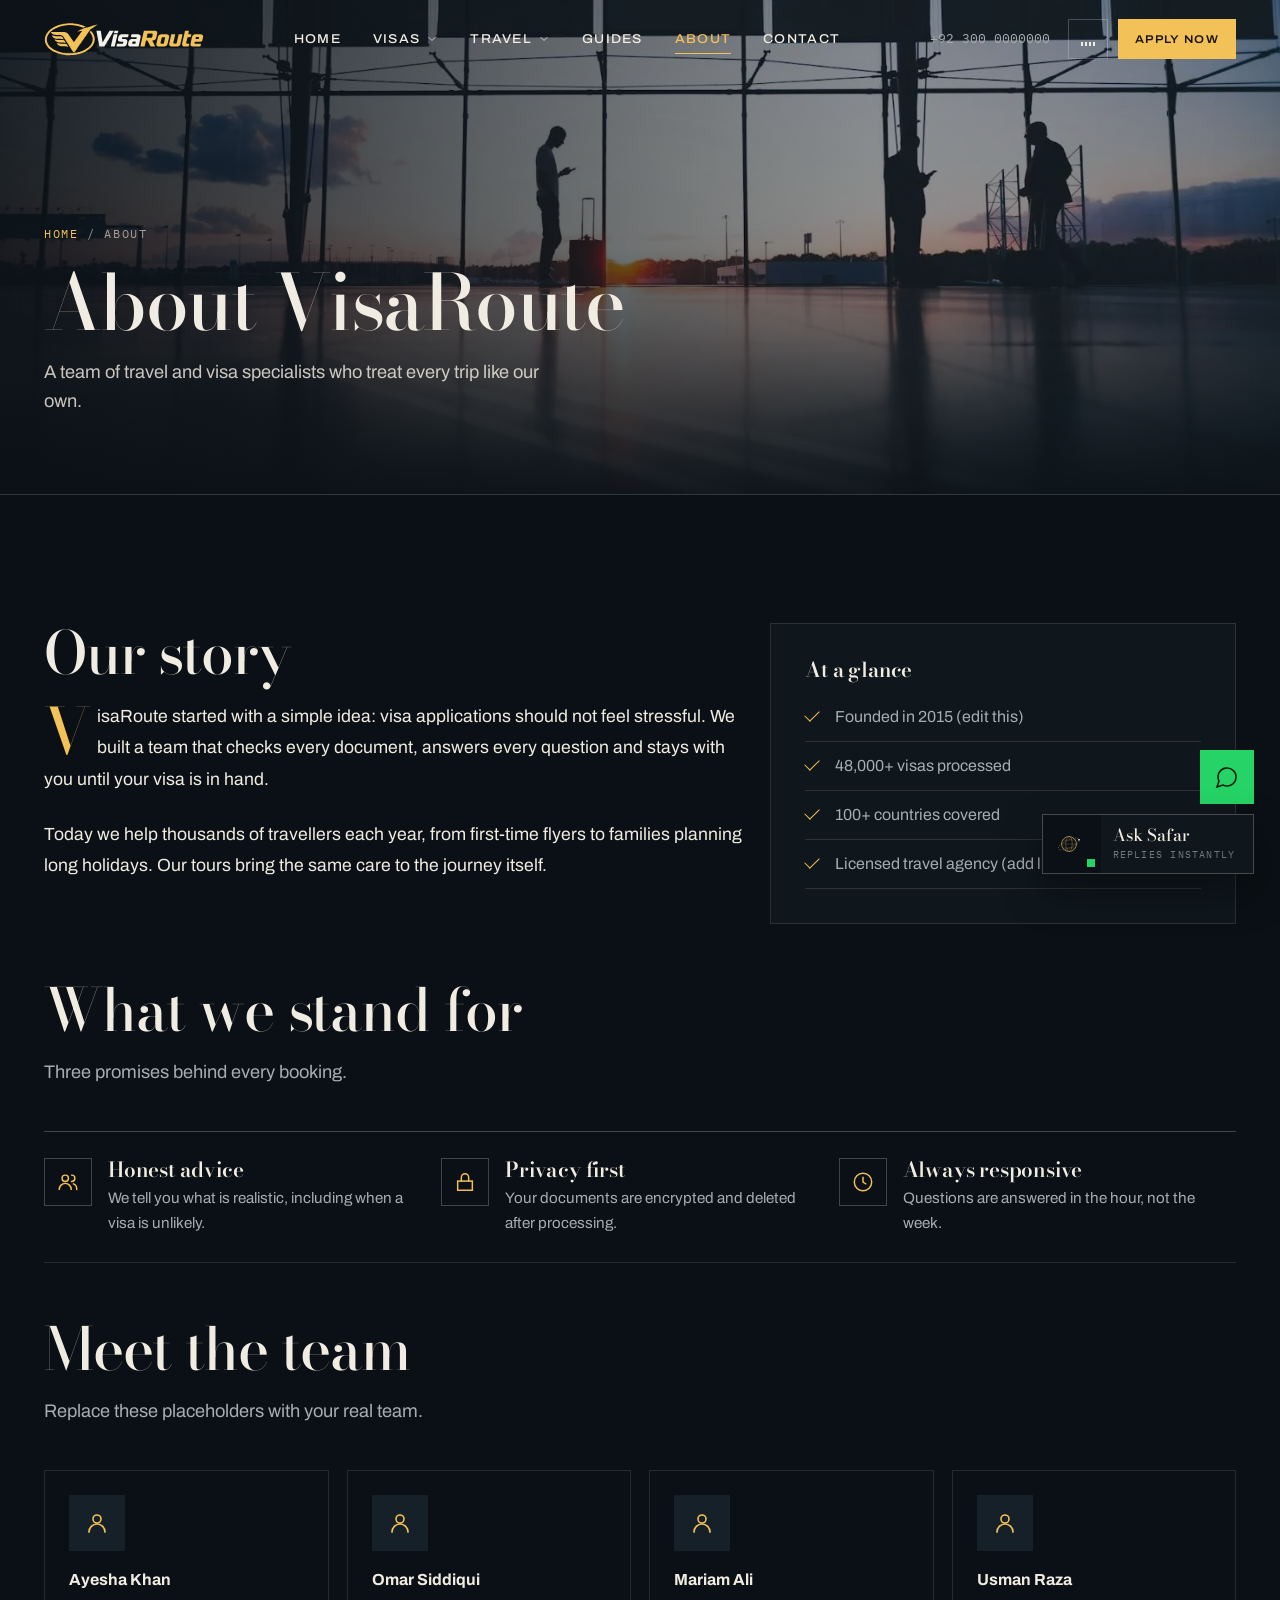
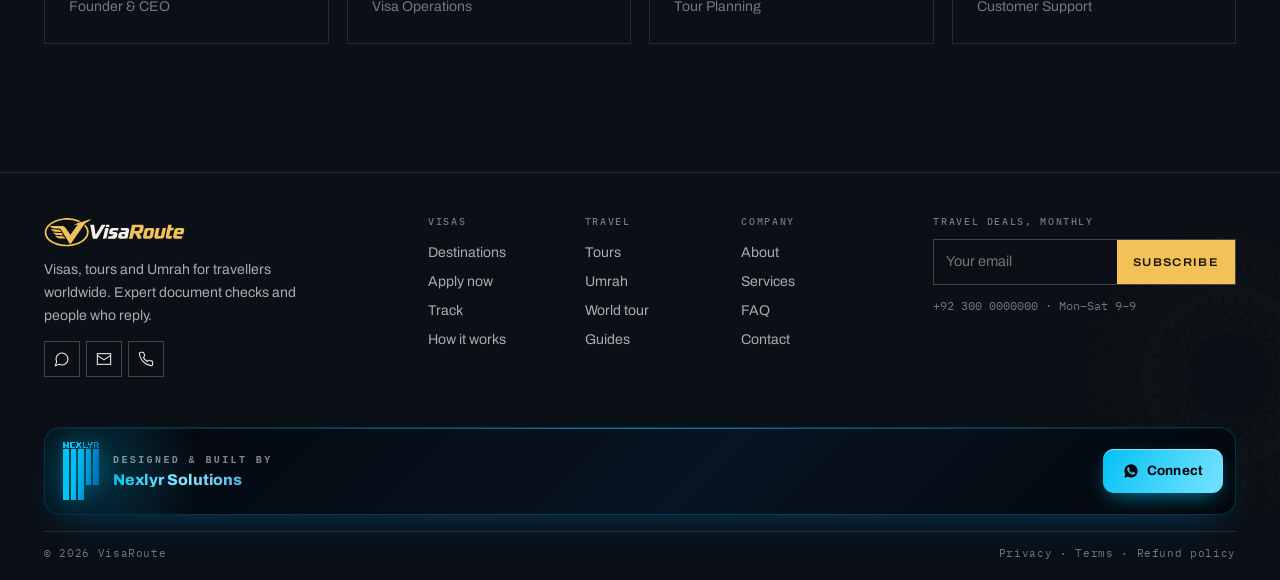
==== commit ca0e5669: "Redesign: layered logo hero, visa tabs, pinned tours, cut-out landmarks, Safar chat, compact footer " ====
--- a/about.html
+++ b/about.html
@@ -2,7 +2,7 @@
 <html lang="en"><head><meta charset="utf-8"><meta name="viewport" content="width=device-width, initial-scale=1, viewport-fit=cover">
 <title>About – VisaRoute</title><meta name="description" content="Who we are and how we work.">
 
-<meta name="theme-color" content="#0b1620"><link rel="preload" href="fonts/fraunces.woff2" as="font" type="font/woff2" crossorigin><link rel="preload" href="fonts/manrope.woff2" as="font" type="font/woff2" crossorigin>
+<meta name="theme-color" content="#0A1015"><link rel="preload" href="fonts/bodoni-moda.woff2" as="font" type="font/woff2" crossorigin><link rel="preload" href="fonts/archivo.woff2" as="font" type="font/woff2" crossorigin>
 <link rel="icon" href="images/favicon.svg" type="image/svg+xml"><link rel="stylesheet" href="style.css"></head>
 <body data-page="about"><div id="hdr"></div>
 <div class="ph"><div class="wrap"><div class="crumb"><a href="index.html">Home</a> / About</div><h1>About VisaRoute</h1><p>A team of travel and visa specialists who treat every trip like our own.</p></div></div>
@@ -11,4 +11,5 @@
 <h2 style="margin-top:56px">What we stand for</h2><p class="sub">Three promises behind every booking.</p><div class="feat"><div><i>🤝</i><h3>Honest advice</h3><p>We tell you what is realistic, including when a visa is unlikely.</p></div><div><i>🔐</i><h3>Privacy first</h3><p>Your documents are encrypted and deleted after processing.</p></div><div><i>⏱️</i><h3>Always responsive</h3><p>Questions are answered in the hour, not the week.</p></div></div>
 <h2 style="margin-top:56px">Meet the team</h2><p class="sub">Replace these placeholders with your real team.</p><div class="team"><div><i>👩‍💼</i><b>Ayesha Khan</b><br><span class="meta">Founder &amp; CEO</span></div><div><i>👨‍💼</i><b>Omar Siddiqui</b><br><span class="meta">Visa Operations</span></div><div><i>👩‍💻</i><b>Mariam Ali</b><br><span class="meta">Tour Planning</span></div><div><i>🧑‍🤝‍🧑</i><b>Usman Raza</b><br><span class="meta">Customer Support</span></div></div></div></section></main>
 <div id="ftr"></div>
+<script src="vendor/lenis.min.js"></script>
 <script src="app.js"></script></body></html>
--- a/style.css
+++ b/style.css
@@ -1,570 +1,723 @@
-/* Hallmark · macrostructure: Marquee Hero + Explorer · genre: atmospheric · tone: luxury travel, night-cinematic
- * theme: custom "dusk skyline, frosted glass, gold boarding-pass" · paper oklch(14% .03 232) · accent oklch(82% .13 80) gold
- * display: Fraunces (roman) + body: Manrope · axes: dark / high-contrast-serif / warm
- * nav: N5 floating glass pill · footer: Ft5 statement + columns · motion: reveal · tilt · route-draw
+/* VisaRoute — design system
+ * ink / paper / logo gold · Bodoni Moda (display) + Archivo (text) + IBM Plex Mono (data)
+ * square-cut controls · full-width header · horizontal rails · cut-out landmarks
  */
-@font-face{font-family:"Fraunces";src:url(fonts/fraunces.woff2) format("woff2");font-weight:100 900;font-style:normal;font-display:swap}
-@font-face{font-family:"Manrope";src:url(fonts/manrope.woff2) format("woff2");font-weight:200 800;font-style:normal;font-display:swap}
+@font-face{font-family:"Bodoni Moda";src:url(fonts/bodoni-moda.woff2) format("woff2");font-weight:400 900;font-style:normal;font-display:swap}
+@font-face{font-family:"Bodoni Moda";src:url(fonts/bodoni-moda-italic.woff2) format("woff2");font-weight:400 900;font-style:italic;font-display:swap}
+@font-face{font-family:"Archivo";src:url(fonts/archivo.woff2) format("woff2");font-weight:100 900;font-stretch:62% 125%;font-style:normal;font-display:swap}
+@font-face{font-family:"Plex Mono";src:url(fonts/plex-mono.woff2) format("woff2");font-weight:400;font-display:swap}
+@font-face{font-family:"Plex Mono";src:url(fonts/plex-mono-500.woff2) format("woff2");font-weight:500;font-display:swap}
 
 :root{
  color-scheme:dark;
- /* colour */
- --c-night:oklch(13.5% .028 236);--c-night-2:oklch(17% .032 232);--c-night-3:oklch(21% .035 228);
- --c-text:oklch(96.5% .008 220);--c-muted:oklch(80% .02 222);--c-dim:oklch(66% .025 224);
- --c-gold:oklch(82% .135 80);--c-gold-2:oklch(88% .12 86);--c-gold-ink:oklch(22% .04 70);
- --c-teal:oklch(64% .11 178);--c-teal-2:oklch(72% .12 180);--c-cyan:oklch(80% .11 205);
- --c-rose:oklch(70% .14 20);--c-wa:oklch(70% .17 150);
- --c-line:oklch(100% 0 0 / .12);--c-line-2:oklch(100% 0 0 / .2);
- /* glass tiers */
- --g1:linear-gradient(150deg,oklch(100% 0 0 / .075),oklch(100% 0 0 / .025));
- --g2:linear-gradient(150deg,oklch(100% 0 0 / .12),oklch(100% 0 0 / .04));
- --g3:linear-gradient(150deg,oklch(30% .04 230 / .62),oklch(18% .035 235 / .5));
- --g-chip:oklch(100% 0 0 / .09);
- --blur-1:blur(14px) saturate(140%);--blur-2:blur(22px) saturate(160%);--blur-3:blur(30px) saturate(170%);
- --hi:inset 0 1px 0 oklch(100% 0 0 / .22),inset 0 0 0 1px oklch(100% 0 0 / .05);
- --sh-1:0 10px 30px oklch(0% 0 0 / .28);--sh-2:0 24px 60px oklch(0% 0 0 / .42);--sh-gold:0 10px 30px oklch(82% .135 80 / .28);
- /* type */
- --font-display:"Fraunces",Georgia,serif;--font-body:"Manrope",system-ui,"Segoe UI",Arial,sans-serif;
- --text-xs:.78rem;--text-sm:.9rem;--text-md:1rem;--text-lg:1.12rem;--text-xl:1.35rem;
- --text-2xl:clamp(1.8rem,3.6vw,2.7rem);--text-3xl:clamp(2.1rem,4.4vw,3.3rem);--text-display:clamp(2.6rem,6.6vw,5.4rem);
- /* space */
- --sp-1:4px;--sp-2:8px;--sp-3:12px;--sp-4:16px;--sp-5:20px;--sp-6:24px;--sp-8:32px;--sp-10:40px;--sp-12:48px;--sp-16:64px;--sp-24:96px;
- /* radius, motion */
- --r-sm:12px;--r-md:18px;--r-lg:26px;--r-xl:34px;--r-pill:999px;
- --ease-out:cubic-bezier(.16,1,.3,1);--ease-in:cubic-bezier(.7,0,.84,0);--ease-in-out:cubic-bezier(.65,0,.35,1);
- --dur-fast:.18s;--dur-mid:.45s;--dur-slow:.9s;
- font-family:var(--font-body)
+ --ink:#0A1015;--ink-2:#0F171D;--ink-3:#152029;--ink-4:#1C2933;
+ --paper:#F1ECE2;--paper-2:#E7E0D2;--paper-ink:#141A1F;
+ --text:#F1ECE2;--muted:#A6ADB0;--dim:#6F797E;
+ --gold:#F2C158;--gold-2:#FFD77F;--gold-3:#C8962F;--gold-ink:#1A1408;
+ --wa:#25D366;--red:#E0634F;
+ --line:rgba(241,236,226,.12);--line-2:rgba(241,236,226,.24);
+ --line-p:rgba(20,26,31,.14);--line-p2:rgba(20,26,31,.3);
+ --f-display:"Bodoni Moda","Didot","Bodoni 72",Georgia,serif;
+ --f-text:"Archivo",system-ui,"Segoe UI",Arial,sans-serif;
+ --f-mono:"Plex Mono",ui-monospace,"SFMono-Regular",Consolas,monospace;
+ --t-xs:.74rem;--t-sm:.88rem;--t-md:1rem;--t-lg:1.14rem;
+ --t-h3:clamp(1.25rem,1.6vw,1.5rem);--t-h2:clamp(2.1rem,4.6vw,3.9rem);--t-h1:clamp(2.7rem,7.4vw,6.6rem);
+ --wrap:1320px;--gut:clamp(18px,4vw,44px);--hdr:78px;
+ --ease:cubic-bezier(.19,1,.22,1);--ease-io:cubic-bezier(.77,0,.18,1);
+ font-family:var(--f-text)
 }
-*{box-sizing:border-box;margin:0}
-html{scroll-behavior:smooth;overflow-x:clip;-webkit-text-size-adjust:100%}
-body{background:var(--c-night);color:var(--c-text);line-height:1.6;overflow-x:clip;min-height:100vh;-webkit-font-smoothing:antialiased}
+*,*:before,*:after{box-sizing:border-box;margin:0}
+html{overflow-x:clip;-webkit-text-size-adjust:100%;scrollbar-color:var(--gold-3) var(--ink);scrollbar-width:thin}
+html.lenis,html.lenis body{height:auto}
+.lenis.lenis-smooth{scroll-behavior:auto!important}
+.lenis.lenis-stopped{overflow:hidden}
+body{background:var(--ink);color:var(--text);font:400 var(--t-md)/1.62 var(--f-text);font-stretch:100%;overflow-x:clip;min-height:100vh;-webkit-font-smoothing:antialiased;text-rendering:optimizeLegibility}
 img{max-width:100%;display:block}
 a{color:inherit;text-decoration:none}
-::selection{background:var(--c-gold);color:var(--c-gold-ink)}
-:focus-visible{outline:2px solid var(--c-gold);outline-offset:3px;border-radius:6px}
-.wrap{max-width:1220px;margin:auto;padding:0 var(--sp-5);position:relative}
-section{padding:var(--sp-24) 0;position:relative}
+button,input,select,textarea{font:inherit;color:inherit}
+::selection{background:var(--gold);color:var(--gold-ink)}
+:focus-visible{outline:2px solid var(--gold);outline-offset:3px}
+/* custom scrollbars */
+::-webkit-scrollbar{width:10px;height:10px}
+::-webkit-scrollbar-track{background:var(--ink)}
+::-webkit-scrollbar-thumb{background:linear-gradient(var(--gold-3),var(--gold-3)) center/4px 100% no-repeat;border-radius:0}
+::-webkit-scrollbar-thumb:hover{background:linear-gradient(var(--gold),var(--gold)) center/6px 100% no-repeat}
+.scroll-meter{position:fixed;right:0;top:0;width:3px;height:100%;z-index:90;pointer-events:none}
+.scroll-meter i{position:absolute;inset:0;background:var(--gold);transform-origin:top;transform:scaleY(var(--sp,0))}
+
+.wrap{max-width:var(--wrap);margin:auto;padding:0 var(--gut);position:relative}
+section{padding:clamp(72px,10vw,132px) 0;position:relative}
 main{position:relative;z-index:1}
-h1,h2,h3{font-family:var(--font-display);font-weight:560;font-style:normal;line-height:1.08;letter-spacing:-.018em;font-variation-settings:"opsz" 96;overflow-wrap:anywhere;min-width:0}
-h2{font-size:var(--text-2xl);margin-bottom:var(--sp-3)}
-h3{font-size:1.22rem;font-weight:600;letter-spacing:-.01em}
-p{color:var(--c-muted)}
-.sub{color:var(--c-muted);max-width:60ch;margin-bottom:var(--sp-10);font-size:var(--text-lg)}
-.eyebrow{display:inline-flex;align-items:center;gap:8px;font:700 var(--text-xs)/1 var(--font-body);letter-spacing:.14em;text-transform:uppercase;color:var(--c-gold-2);margin-bottom:var(--sp-4)}
-.eyebrow:before{content:"";width:22px;height:1px;background:currentColor}
-.gold{color:var(--c-gold)}
-
-/* ---------- animated backdrop ---------- */
-.bgfx{position:fixed;inset:0;z-index:0;pointer-events:none;overflow:hidden;background:radial-gradient(120% 80% at 50% -10%,var(--c-night-3),var(--c-night) 60%)}
-.bgfx i{position:absolute;width:70vmax;height:70vmax;border-radius:50%;opacity:.55;will-change:transform}
-.bgfx .a1{left:-25vmax;top:-30vmax;background:radial-gradient(closest-side,oklch(55% .12 190 / .55),transparent);animation:drift1 34s var(--ease-in-out) infinite alternate}
-.bgfx .a2{right:-30vmax;top:10vh;background:radial-gradient(closest-side,oklch(62% .13 70 / .35),transparent);animation:drift2 42s var(--ease-in-out) infinite alternate}
-.bgfx .a3{left:20vw;bottom:-45vmax;background:radial-gradient(closest-side,oklch(45% .14 265 / .45),transparent);animation:drift3 38s var(--ease-in-out) infinite alternate}
-.bgfx .dots{position:absolute;inset:0;background-image:radial-gradient(oklch(100% 0 0 / .07) 1px,transparent 1.4px);background-size:26px 26px;mask-image:radial-gradient(80% 60% at 50% 40%,#000,transparent);-webkit-mask-image:radial-gradient(80% 60% at 50% 40%,#000,transparent)}
-.bgfx .grain{position:absolute;inset:-50%;opacity:.07;background-image:url("data:image/svg+xml,%3Csvg xmlns='http://www.w3.org/2000/svg' width='160' height='160'%3E%3Cfilter id='n'%3E%3CfeTurbulence type='fractalNoise' baseFrequency='.9' numOctaves='2' stitchTiles='stitch'/%3E%3C/filter%3E%3Crect width='100%25' height='100%25' filter='url(%23n)'/%3E%3C/svg%3E")}
-@keyframes drift1{to{transform:translate(18vmax,14vmax) scale(1.15)}}
-@keyframes drift2{to{transform:translate(-16vmax,18vmax) scale(.9)}}
-@keyframes drift3{to{transform:translate(-14vmax,-12vmax) scale(1.2)}}
-
-/* ---------- glass primitives ---------- */
-.glass,.box,.dest .body,.feat>*,.q,.type,details,.facts div,.stat-wrap,.team>div,.finder,.news,.cta,.chip,.step{
- background:var(--g1);border:1px solid var(--c-line);box-shadow:var(--hi),var(--sh-1);
- -webkit-backdrop-filter:var(--blur-1);backdrop-filter:var(--blur-1)}
-.spot{position:relative;isolation:isolate}
-.spot:after{content:"";position:absolute;inset:0;border-radius:inherit;pointer-events:none;opacity:0;transition:opacity var(--dur-mid) var(--ease-out);
- background:radial-gradient(420px circle at var(--mx,50%) var(--my,50%),oklch(100% 0 0 / .09),transparent 45%);z-index:2}
-.spot:hover:after{opacity:1}
-
-/* ---------- buttons ---------- */
-.btn{position:relative;display:inline-flex;align-items:center;justify-content:center;gap:10px;border:0;cursor:pointer;font:700 var(--text-md)/1 var(--font-body);white-space:nowrap;
- padding:15px 26px;border-radius:var(--r-pill);background:linear-gradient(180deg,var(--c-gold-2),var(--c-gold));color:var(--c-gold-ink);
- box-shadow:var(--sh-gold),inset 0 1px 0 oklch(100% 0 0 / .5);transition:transform var(--dur-fast) var(--ease-out),box-shadow var(--dur-fast) var(--ease-out),background-color var(--dur-fast) var(--ease-out),filter var(--dur-fast);overflow:hidden}
-.btn:before{content:"";position:absolute;inset:0;background:linear-gradient(110deg,transparent 30%,oklch(100% 0 0 / .45) 50%,transparent 70%);transform:translateX(-120%);transition:transform .7s var(--ease-out)}
-.btn:hover{transform:translateY(-2px);box-shadow:0 16px 36px oklch(82% .135 80 / .38),inset 0 1px 0 oklch(100% 0 0 / .5)}
-.btn:hover:before{transform:translateX(120%)}
-.btn:active{transform:translateY(0) scale(.98)}
-.btn:disabled,.btn[aria-disabled=true]{opacity:.5;pointer-events:none}
-.btn.is-loading{color:transparent}
-.btn.is-loading:after{content:"";position:absolute;width:18px;height:18px;border-radius:50%;border:2px solid var(--c-gold-ink);border-right-color:transparent;animation:spin .7s linear infinite}
-@keyframes spin{to{transform:rotate(1turn)}}
-.btn.dark,.btn.ghost{background:var(--g2);color:var(--c-text);border:1px solid var(--c-line-2);box-shadow:var(--hi);-webkit-backdrop-filter:var(--blur-1);backdrop-filter:var(--blur-1)}
-.btn.dark:hover,.btn.ghost:hover{background:oklch(100% 0 0 / .16);box-shadow:var(--hi),0 10px 30px oklch(0% 0 0 / .3)}
-.btn.teal{background:linear-gradient(180deg,var(--c-teal-2),var(--c-teal));color:oklch(14% .03 190);box-shadow:0 10px 28px oklch(64% .11 178 / .3),inset 0 1px 0 oklch(100% 0 0 / .4)}
-.btn.sm{padding:10px 16px;font-size:var(--text-sm)}
-.btn svg{width:18px;height:18px;flex:none}
-
-/* ---------- top bar + header ---------- */
-#hdr{display:contents}
-.top{position:relative;z-index:21;font-size:var(--text-xs);color:var(--c-dim);padding:8px 0;letter-spacing:.02em}
-.top .wrap{display:flex;justify-content:space-between;gap:12px;flex-wrap:wrap}
-.top a:hover{color:var(--c-text)}
-header{position:sticky;top:10px;z-index:20;padding:0 var(--sp-4);margin-top:2px}
-.nav{max-width:1220px;margin:auto;display:flex;align-items:center;justify-content:space-between;gap:var(--sp-4);height:66px;padding:0 10px 0 20px;border-radius:var(--r-pill);
- background:var(--g3);border:1px solid var(--c-line);box-shadow:var(--hi),var(--sh-1);-webkit-backdrop-filter:var(--blur-3);backdrop-filter:var(--blur-3);transition:box-shadow var(--dur-mid) var(--ease-out),background-color var(--dur-mid)}
-header.scrolled .nav{box-shadow:var(--hi),var(--sh-2)}
-.logo{font:600 1.3rem/1 var(--font-display);display:flex;gap:10px;align-items:center;letter-spacing:-.01em;white-space:nowrap}
-.logo i{width:34px;height:34px;border-radius:11px;display:grid;place-items:center;font-style:normal;color:var(--c-gold-ink);background:linear-gradient(140deg,var(--c-gold-2),var(--c-gold));box-shadow:var(--sh-gold)}
-.logo i svg{width:18px;height:18px}
-.logo b{font-weight:600;color:var(--c-gold)}
-nav ul{display:flex;gap:4px;list-style:none;padding:0}
-nav a{display:block;padding:9px 13px;border-radius:var(--r-pill);font-weight:600;font-size:var(--text-sm);color:var(--c-muted);white-space:nowrap;transition:color var(--dur-fast),background-color var(--dur-fast)}
-nav a:hover{color:var(--c-text);background:oklch(100% 0 0 / .07)}
-nav a.on{color:var(--c-gold-ink);background:var(--c-gold)}
-.hdr-r{display:flex;gap:8px;align-items:center}
-.icon-btn{width:42px;height:42px;border-radius:50%;display:grid;place-items:center;border:1px solid var(--c-line);background:var(--g-chip);color:var(--c-text);cursor:pointer;transition:background-color var(--dur-fast),transform var(--dur-fast) var(--ease-out)}
-.icon-btn:hover{background:oklch(100% 0 0 / .16)}
-.icon-btn:active{transform:scale(.94)}
+h1,h2,h3{font-family:var(--f-display);font-weight:500;line-height:1.02;letter-spacing:-.02em;overflow-wrap:break-word}
+h1{font-size:var(--t-h1)}
+h2{font-size:var(--t-h2);margin-bottom:18px}
+h3{font-size:var(--t-h3);font-weight:600;letter-spacing:-.01em;line-height:1.15}
+h1 em,h2 em,h3 em{font-style:italic;font-weight:400;color:var(--gold)}
+p{color:var(--muted)}
+.sub{max-width:56ch;margin-bottom:44px;font-size:var(--t-lg);color:var(--muted)}
+.kicker,.eyebrow{display:inline-block;font:500 var(--t-xs)/1.2 var(--f-mono);letter-spacing:.16em;text-transform:uppercase;color:var(--gold);margin-bottom:18px}
+.mono{font-family:var(--f-mono)}
+.gold{color:var(--gold)}
+.meta{color:var(--dim);font-size:var(--t-sm)}
+.note{font-size:var(--t-xs);color:var(--dim);margin-top:12px;font-family:var(--f-mono);letter-spacing:.02em}
+
+/* paper (light) sections */
+.paper{background:var(--paper);color:var(--paper-ink);--line:var(--line-p);--line-2:var(--line-p2);--muted:#4D5559;--dim:#6B7377;--text:var(--paper-ink)}
+.paper h1 em,.paper h2 em,.paper h3 em{color:#A8761A}
+.paper .kicker,.paper .eyebrow{color:#9A6B12}
+.paper p{color:var(--muted)}
+.ink2{background:var(--ink-2)}
+
+/* ---------- buttons: square, sweep fill, rolling label ---------- */
+.btn{--bg:var(--gold);--fg:var(--gold-ink);--sw:var(--paper);--sfg:var(--paper-ink);--bd:var(--gold);
+ position:relative;isolation:isolate;display:inline-flex;align-items:center;justify-content:center;gap:12px;min-height:52px;padding:0 26px;
+ background:var(--bg);color:var(--fg);border:1px solid var(--bd);border-radius:0;cursor:pointer;overflow:hidden;
+ font:600 .8rem/1 var(--f-text);font-stretch:112%;letter-spacing:.12em;text-transform:uppercase;white-space:nowrap;
+ transition:color .5s var(--ease),border-color .5s var(--ease),transform .2s var(--ease)}
+.btn:before{content:"";position:absolute;inset:-1px;z-index:-1;background:var(--sw);transform:scaleX(0);transform-origin:100% 50%;transition:transform .6s var(--ease)}
+.btn:hover:before,.btn:focus-visible:before{transform:scaleX(1);transform-origin:0 50%}
+.btn:hover,.btn:focus-visible{color:var(--sfg);border-color:var(--sw)}
+.btn:active{transform:translateY(1px)}
+.btn svg{width:17px;height:17px;flex:none;transition:transform .5s var(--ease)}
+.btn:hover svg:last-child{transform:translateX(5px)}
+.b-t{display:inline-block;overflow:hidden;height:1.1em;line-height:1.1em;vertical-align:middle}
+.b-t>span{display:block;position:relative;transition:transform .55s var(--ease)}
+.b-t>span:after{content:attr(data-t);position:absolute;left:0;top:100%}
+.btn:hover .b-t>span,.btn:focus-visible .b-t>span{transform:translateY(-100%)}
+.btn.ghost{--bg:transparent;--fg:var(--text);--bd:var(--line-2);--sw:var(--gold);--sfg:var(--gold-ink)}
+.btn.dark,.btn.teal{--bg:var(--ink-3);--fg:var(--text);--bd:var(--line-2);--sw:var(--gold);--sfg:var(--gold-ink)}
+.paper .btn:not(.ghost):not(.dark){--bg:var(--paper-ink);--fg:var(--paper);--bd:var(--paper-ink);--sw:var(--gold);--sfg:var(--gold-ink)}
+.paper .btn.ghost{--fg:var(--paper-ink);--bd:var(--line-p2);--sw:var(--paper-ink);--sfg:var(--paper)}
+.paper .btn.dark{--bg:transparent;--fg:var(--paper-ink);--bd:var(--line-p2);--sw:var(--paper-ink);--sfg:var(--paper)}
+.btn.wa-btn{--bg:var(--wa);--fg:#04230F;--bd:var(--wa);--sw:var(--paper);--sfg:#04230F}
+.btn.sm{min-height:40px;padding:0 16px;font-size:.7rem;gap:8px}
+.btn.lg{min-height:60px;padding:0 34px}
+.btn.is-loading{pointer-events:none;color:transparent}
+.btn.is-loading:after{content:"";position:absolute;inset:0;margin:auto;width:18px;height:18px;border:2px solid var(--gold-ink);border-right-color:transparent;border-radius:50%;animation:spin .7s linear infinite}
+@keyframes spin{to{transform:rotate(360deg)}}
+.btns{display:flex;gap:12px;flex-wrap:wrap}
+.link{display:inline-flex;align-items:center;gap:10px;font:600 .78rem/1 var(--f-text);font-stretch:112%;letter-spacing:.12em;text-transform:uppercase;padding:6px 0;background:linear-gradient(currentColor,currentColor) 0 100%/100% 1px no-repeat;transition:background-size .5s var(--ease)}
+.link:hover{background-size:0 1px;background-position:100% 100%}
+.link svg{width:16px;height:16px;transition:transform .4s var(--ease)}
+.link:hover svg{transform:translateX(4px)}
+
+/* icon buttons (square) */
+.icon-btn{display:inline-grid;place-items:center;width:44px;height:44px;flex:none;border:1px solid var(--line-2);background:transparent;color:inherit;cursor:pointer;transition:background .3s,border-color .3s,color .3s}
+.icon-btn:hover{background:var(--gold);border-color:var(--gold);color:var(--gold-ink)}
 .icon-btn svg{width:19px;height:19px}
-.icon-btn[aria-pressed=false] .on-ic,.icon-btn[aria-pressed=true] .off-ic{display:none}
-.menu{display:none}
-
-/* ---------- hero ---------- */
-.hero{position:relative;min-height:min(900px,100svh);margin-top:-88px;padding:170px 0 var(--sp-16);overflow:hidden;isolation:isolate;display:flex;align-items:center}
-.hero-media{position:absolute;inset:-6% 0 0;z-index:-2;will-change:transform}
-.hero-media img{width:100%;height:100%;object-fit:cover;animation:kb 22s var(--ease-out) both}
-@keyframes kb{from{transform:scale(1.14)}to{transform:scale(1.02)}}
-.hero:before{content:"";position:absolute;inset:0;z-index:-1;background:
- linear-gradient(90deg,oklch(12% .03 236 / .92) 0%,oklch(12% .03 236 / .55) 48%,oklch(12% .03 236 / .2) 100%),
- linear-gradient(0deg,var(--c-night) 0%,transparent 34%),linear-gradient(180deg,oklch(12% .03 236 / .7),transparent 30%)}
-.hero-fallback{position:absolute;inset:0;z-index:-3;background:radial-gradient(60% 70% at 75% 30%,oklch(60% .13 60 / .55),transparent),linear-gradient(135deg,oklch(25% .06 220),oklch(16% .04 250))}
-.routes{position:absolute;inset:0;z-index:-1;width:100%;height:100%;pointer-events:none;opacity:.9}
-.routes path.r{fill:none;stroke:oklch(88% .12 86 / .55);stroke-width:1.4;stroke-dasharray:4 7;animation:dash 28s linear infinite}
-.routes path.r2{stroke:oklch(80% .11 205 / .45);animation-duration:36s;animation-direction:reverse}
-.routes circle{fill:var(--c-gold-2);filter:drop-shadow(0 0 6px var(--c-gold))}
-.routes .pulse{fill:none;stroke:var(--c-gold-2);stroke-width:1;transform-box:fill-box;transform-origin:center;animation:ring 3s var(--ease-out) infinite}
-@keyframes dash{to{stroke-dashoffset:-660}}
-@keyframes ring{from{transform:scale(.4);opacity:1}to{transform:scale(3.4);opacity:0}}
-.plane{position:absolute;top:0;left:0;z-index:-1;width:22px;height:22px;color:var(--c-gold-2);filter:drop-shadow(0 0 8px oklch(82% .135 80 / .8));offset-rotate:auto 45deg;animation:fly 16s var(--ease-in-out) infinite;opacity:0}
-@keyframes fly{0%{offset-distance:0;opacity:0}8%{opacity:1}92%{opacity:1}100%{offset-distance:100%;opacity:0}}
-.hero-grid{display:grid;grid-template-columns:minmax(0,1.25fr) minmax(0,.85fr);gap:var(--sp-12);align-items:center}
-.hero h1{font-size:var(--text-display);max-width:13ch;margin-bottom:var(--sp-5);font-weight:520;letter-spacing:-.025em}
-.hero h1 .gold{font-weight:600}
-.hero p.lead{color:oklch(88% .015 220);max-width:50ch;font-size:var(--text-lg);margin-bottom:var(--sp-8)}
-.hero .btns{display:flex;gap:12px;flex-wrap:wrap;margin-bottom:var(--sp-10)}
-.trust{display:flex;align-items:center;gap:14px;color:var(--c-muted);font-size:var(--text-sm)}
-.trust .stack{display:flex}
-.trust .stack img{width:32px;height:24px;border-radius:6px;object-fit:cover;border:2px solid var(--c-night);margin-left:-5px;box-shadow:var(--sh-1)}
-.trust .stack img:first-child{margin-left:0}
-.trust b{color:var(--c-text)}
-
-/* boarding pass (layered glass) */
-.pass-stack{position:relative;perspective:1200px}
-.pass{position:relative;border-radius:var(--r-xl);padding:var(--sp-6);background:var(--g2);border:1px solid var(--c-line-2);box-shadow:var(--hi),var(--sh-2);-webkit-backdrop-filter:var(--blur-3);backdrop-filter:var(--blur-3);transform-style:preserve-3d;transition:transform .5s var(--ease-out)}
-.pass-back{position:absolute;inset:18px -14px -16px 14px;border-radius:var(--r-xl);background:var(--g1);border:1px solid var(--c-line);-webkit-backdrop-filter:var(--blur-1);backdrop-filter:var(--blur-1);transform:rotate(4deg);z-index:-1}
-.pass-photo{height:190px;border-radius:var(--r-lg);background:var(--c-night-3) center/cover;position:relative;overflow:hidden;margin-bottom:var(--sp-5);transition:background-image .6s}
-.pass-photo:after{content:"";position:absolute;inset:0;background:linear-gradient(0deg,oklch(12% .03 236 / .7),transparent 60%)}
-.pass-photo .tag{position:absolute;left:12px;top:12px;z-index:1}
-.pass-photo .where{position:absolute;left:16px;bottom:12px;z-index:1;font:600 1.5rem/1.1 var(--font-display)}
-.pass-route{display:grid;grid-template-columns:auto 1fr auto;align-items:center;gap:12px;margin-bottom:var(--sp-5)}
-.pass-route small{display:block;font-size:var(--text-xs);color:var(--c-dim);letter-spacing:.1em;text-transform:uppercase}
-.pass-route b{font:600 1.55rem/1 var(--font-display)}
-.pass-route .ln{height:1px;background:repeating-linear-gradient(90deg,var(--c-line-2) 0 5px,transparent 5px 10px);position:relative}
-.pass-route .ln svg{position:absolute;left:50%;top:50%;width:20px;height:20px;transform:translate(-50%,-50%) rotate(90deg);color:var(--c-gold)}
-.pass-meta{display:grid;grid-template-columns:repeat(3,minmax(0,1fr));gap:8px;padding-top:var(--sp-4);border-top:1px dashed var(--c-line-2)}
-.pass-meta div{background:var(--g-chip);border:1px solid var(--c-line);border-radius:var(--r-sm);padding:9px 10px}
-.pass-meta span{display:block;font-size:.7rem;color:var(--c-dim);text-transform:uppercase;letter-spacing:.08em}
-.pass-meta b{font-size:var(--text-sm)}
-.pass-meta .gold{color:var(--c-gold)}
-.float-chip{position:absolute;display:flex;align-items:center;gap:10px;padding:10px 14px 10px 10px;border-radius:var(--r-pill);background:var(--g3);border:1px solid var(--c-line-2);box-shadow:var(--hi),var(--sh-1);-webkit-backdrop-filter:var(--blur-2);backdrop-filter:var(--blur-2);font-size:var(--text-sm);animation:bob 6s var(--ease-in-out) infinite alternate}
-.float-chip i{width:30px;height:30px;border-radius:50%;display:grid;place-items:center;background:oklch(70% .17 150 / .2);color:oklch(82% .16 150);font-style:normal}
-.float-chip i svg{width:16px;height:16px}
-.float-chip small{display:block;color:var(--c-dim);font-size:.72rem;line-height:1.2}
-.float-chip b{line-height:1.2}
-.fc-1{left:-44px;bottom:-26px}
-.fc-2{right:-18px;top:-22px;animation-delay:-3s}
-@keyframes bob{to{transform:translateY(-10px)}}
-.tag{display:inline-flex;align-items:center;gap:6px;padding:5px 11px;border-radius:var(--r-pill);font:700 .72rem/1.2 var(--font-body);letter-spacing:.04em;background:oklch(14% .03 236 / .45);border:1px solid var(--c-line-2);color:var(--c-text);-webkit-backdrop-filter:var(--blur-1);backdrop-filter:var(--blur-1)}
-.tag .flag{width:18px;height:13px;border-radius:3px}
-
-/* finder (layered glass) */
-.finder{border-radius:var(--r-lg);padding:10px;display:grid;grid-template-columns:repeat(3,minmax(0,1fr)) auto;gap:8px;background:var(--g3);border-color:var(--c-line-2);box-shadow:var(--hi),var(--sh-2);-webkit-backdrop-filter:var(--blur-3);backdrop-filter:var(--blur-3);margin-top:var(--sp-12);position:relative;z-index:2}
-.finder>div{background:var(--g-chip);border:1px solid var(--c-line);border-radius:var(--r-md);padding:10px 14px 6px;transition:border-color var(--dur-fast),background-color var(--dur-fast)}
-.finder>div:focus-within{border-color:oklch(82% .135 80 / .6);background:oklch(100% 0 0 / .13)}
-.finder label{margin:0;color:var(--c-dim);font-size:.7rem;letter-spacing:.1em;text-transform:uppercase}
-.finder select{border:0;background:transparent;padding:4px 0 6px;font-weight:700;box-shadow:none}
-.finder select:focus-visible{outline:0}
-.finder .btn{border-radius:var(--r-md);padding:0 30px;min-height:62px}
-
-/* ---------- forms ---------- */
-label{font-size:var(--text-xs);font-weight:700;color:var(--c-muted);display:block;margin-bottom:6px;letter-spacing:.02em}
-select,input,textarea{width:100%;font:500 var(--text-md)/1.4 var(--font-body);padding:13px 14px;border:1px solid var(--c-line);border-radius:var(--r-sm);background:oklch(100% 0 0 / .06);color:var(--c-text);
- transition:border-color var(--dur-fast),background-color var(--dur-fast),box-shadow var(--dur-fast);appearance:none;-webkit-appearance:none}
-select{background-image:url("data:image/svg+xml,%3Csvg xmlns='http://www.w3.org/2000/svg' width='12' height='8' fill='none' stroke='%23d9c27a' stroke-width='1.8'%3E%3Cpath d='M1 1.5l5 5 5-5'/%3E%3C/svg%3E");background-repeat:no-repeat;background-position:right 14px center;padding-right:36px;cursor:pointer}
-select option{background:oklch(20% .03 232);color:var(--c-text)}
-input::placeholder,textarea::placeholder{color:var(--c-dim)}
-input:hover,select:hover,textarea:hover{border-color:var(--c-line-2)}
-input:focus,select:focus,textarea:focus{outline:0;border-color:oklch(82% .135 80 / .7);background-color:oklch(100% 0 0 / .1);box-shadow:0 0 0 4px oklch(82% .135 80 / .14)}
-input:user-invalid,textarea:user-invalid{border-color:var(--c-rose);box-shadow:0 0 0 4px oklch(70% .14 20 / .14)}
-input[type=file]{padding:10px;cursor:pointer}
-input[type=file]::file-selector-button{font:700 var(--text-sm) var(--font-body);border:0;border-radius:var(--r-pill);padding:8px 14px;margin-right:12px;background:var(--c-gold);color:var(--c-gold-ink);cursor:pointer}
-input[type=checkbox],input[type=radio]{width:18px;height:18px;padding:0;accent-color:var(--c-gold);appearance:auto;-webkit-appearance:auto}
-.form{display:grid;grid-template-columns:minmax(0,1fr) minmax(0,1fr);gap:var(--sp-4)}
+
+/* ---------- header (full width) ---------- */
+#siteHdr{position:fixed;inset:0 0 auto;z-index:60;height:var(--hdr);transition:background .45s var(--ease),border-color .45s,transform .5s var(--ease)}
+#siteHdr:after{content:"";position:absolute;left:0;right:0;bottom:0;height:1px;background:var(--line);transform:scaleX(0);transform-origin:left;transition:transform .8s var(--ease)}
+#siteHdr.scrolled{background:rgba(10,16,21,.94);-webkit-backdrop-filter:blur(10px);backdrop-filter:blur(10px)}
+#siteHdr.scrolled:after{transform:scaleX(1)}
+#siteHdr.hide{transform:translateY(-100%)}
+.nav{height:100%;display:flex;align-items:center;gap:28px;padding:0 var(--gut)}
+.logo{display:inline-flex;align-items:center;flex:none}
+.logo img{height:34px;width:auto}
+.nav nav{flex:1;display:flex;justify-content:center}
+.menu{display:flex;list-style:none;padding:0;gap:4px}
+.menu>li{position:relative}
+.menu>li>a,.menu>li>button{display:inline-flex;align-items:center;gap:6px;height:var(--hdr);padding:0 14px;background:none;border:0;cursor:pointer;font:500 .8rem/1 var(--f-text);font-stretch:108%;letter-spacing:.1em;text-transform:uppercase;color:var(--text);position:relative}
+.menu>li>a:after,.menu>li>button:after{content:"";position:absolute;left:14px;right:14px;bottom:24px;height:1px;background:var(--gold);transform:scaleX(0);transform-origin:right;transition:transform .45s var(--ease)}
+.menu>li>a:hover:after,.menu>li>button:hover:after,.menu>li>a.on:after,.menu>li.open>button:after{transform:scaleX(1);transform-origin:left}
+.menu>li>a.on{color:var(--gold)}
+.menu .chev{width:12px;height:12px;transition:transform .35s var(--ease)}
+.menu>li.open .chev{transform:rotate(180deg)}
+/* dropdown panel */
+.dd{position:absolute;top:calc(var(--hdr) - 8px);left:50%;min-width:280px;background:var(--ink-2);border:1px solid var(--line-2);border-top:2px solid var(--gold);
+ padding:10px;opacity:0;visibility:hidden;transform:translate(-50%,10px);clip-path:inset(0 0 100% 0);transition:opacity .3s,transform .5s var(--ease),clip-path .5s var(--ease),visibility 0s .5s;box-shadow:0 30px 60px rgba(0,0,0,.45)}
+.menu>li.open .dd{opacity:1;visibility:visible;transform:translate(-50%,0);clip-path:inset(0 0 0 0);transition:opacity .25s,transform .5s var(--ease),clip-path .55s var(--ease),visibility 0s}
+.dd.mega{width:min(760px,90vw);display:grid;grid-template-columns:1.6fr 1fr;gap:10px;padding:10px}
+.dd-list{display:grid;grid-template-columns:1fr 1fr;gap:2px}
+.dd a{display:flex;align-items:center;gap:12px;padding:11px 12px;font-size:.92rem;color:var(--text);transition:background .25s,padding .35s var(--ease)}
+.dd a:hover{background:var(--ink-4);padding-left:16px}
+.dd a small{margin-left:auto;font:400 .74rem/1 var(--f-mono);color:var(--gold)}
+.dd a .flag{width:20px;height:14px;object-fit:cover;flex:none}
+.dd-side{background:var(--ink-3);padding:18px;display:flex;flex-direction:column;gap:4px}
+.dd-side h4{font:500 .7rem/1 var(--f-mono);letter-spacing:.16em;text-transform:uppercase;color:var(--dim);margin-bottom:10px}
+.dd-side a{padding:10px 0;border-bottom:1px solid var(--line)}
+.dd-side a:hover{background:none;padding-left:6px;color:var(--gold)}
+.dd-side .btn{margin-top:auto}
+.dd-plain a{white-space:nowrap}
+.dd-plain a span{display:block}
+.dd-plain a em{display:block;font-style:normal;font-size:.76rem;color:var(--dim)}
+.hdr-r{display:flex;align-items:center;gap:10px;flex:none}
+.hdr-tel{font:400 .8rem/1 var(--f-mono);color:var(--muted);margin-right:8px;transition:color .3s}
+.hdr-tel:hover{color:var(--gold)}
+#mbtn{display:none}
+#sfxBtn .off-ic{display:none}#sfxBtn[aria-pressed="false"] .on-ic{display:none}#sfxBtn[aria-pressed="false"] .off-ic{display:inline}
+#sfxBtn{width:40px;height:40px}
+/* sound bars */
+.bars{display:flex;align-items:flex-end;gap:2px;height:14px}
+.bars i{width:2px;background:currentColor;height:30%;animation:eq 1.1s ease-in-out infinite}
+.bars i:nth-child(2){animation-delay:-.4s}.bars i:nth-child(3){animation-delay:-.75s}.bars i:nth-child(4){animation-delay:-.2s}
+#sfxBtn[aria-pressed="false"] .bars i{animation:none;height:2px}
+@keyframes eq{0%,100%{height:25%}50%{height:100%}}
+
+/* mobile menu */
+.mnav{position:fixed;inset:0;z-index:58;background:var(--ink);padding:calc(var(--hdr) + 20px) var(--gut) 40px;overflow:auto;
+ clip-path:inset(0 0 100% 0);transition:clip-path .7s var(--ease-io);visibility:hidden}
+.mnav.open{clip-path:inset(0);visibility:visible}
+.mnav ol{list-style:none;padding:0;counter-reset:m}
+.mnav li{border-bottom:1px solid var(--line);overflow:hidden}
+.mnav li>a,.mnav li>button{display:flex;align-items:baseline;gap:16px;width:100%;padding:16px 0;background:none;border:0;text-align:left;font:500 clamp(1.9rem,8vw,2.8rem)/1 var(--f-display);color:var(--text);cursor:pointer;
+ transform:translateY(110%);transition:transform .8s var(--ease),color .3s}
+.mnav li>a:before,.mnav li>button:before{counter-increment:m;content:"0" counter(m);font:400 .72rem/1 var(--f-mono);color:var(--gold);letter-spacing:.1em}
+.mnav.open li>a,.mnav.open li>button{transform:none}
+.mnav li:nth-child(2)>*{transition-delay:.04s}.mnav li:nth-child(3)>*{transition-delay:.08s}.mnav li:nth-child(4)>*{transition-delay:.12s}.mnav li:nth-child(5)>*{transition-delay:.16s}.mnav li:nth-child(6)>*{transition-delay:.2s}.mnav li:nth-child(7)>*{transition-delay:.24s}
+.mnav .sub-l{display:grid;grid-template-rows:0fr;transition:grid-template-rows .5s var(--ease)}
+.mnav .sub-l>div{overflow:hidden;display:grid;grid-template-columns:1fr 1fr;gap:2px 16px}
+.mnav li.open .sub-l{grid-template-rows:1fr}
+.mnav .sub-l a{padding:9px 0;color:var(--muted);font-size:.95rem;display:flex;gap:8px;align-items:center}
+.mnav .sub-l a:last-child{margin-bottom:16px}
+.mnav .sub-l .flag{width:18px;height:13px}
+.mnav-foot{margin-top:32px;display:flex;flex-direction:column;gap:14px}
+.mnav-foot a.mono{color:var(--muted)}
+
+/* ---------- HERO (layered: sky / emblem / skyline) ---------- */
+.hero{position:relative;height:100svh;min-height:640px;max-height:1100px;overflow:hidden;padding:0;background:#22263a;isolation:isolate}
+.scene{position:absolute;left:50%;top:50%;width:max(100%,calc(100svh * 2.104));aspect-ratio:1536/730;transform:translate(-50%,-50%)}
+@media (min-aspect-ratio:2104/1000){.scene{width:100%}}
+.scene>img,.scene>.emb{position:absolute;will-change:transform}
+.scene .sky,.scene .city{inset:0;width:100%;height:100%;object-fit:cover}
+.scene .emb{left:50.6%;top:29%;width:31%;transform:translate(-50%,-50%);opacity:.92}
+.scene .emb img{width:100%;height:auto;filter:drop-shadow(0 10px 40px rgba(0,0,0,.3))}
+.hero-shade{position:absolute;inset:0;z-index:2;pointer-events:none;background:linear-gradient(180deg,rgba(10,16,21,.55),transparent 22%,transparent 46%,rgba(10,16,21,.72) 74%,var(--ink) 100%)}
+.hero-copy{position:absolute;inset:auto 0 0;z-index:3;padding-bottom:clamp(30px,5vh,56px)}
+.hero-copy .wrap{display:grid;grid-template-columns:1.55fr .7fr;align-items:end;gap:40px}
+.hero h1{font-size:clamp(2.6rem,5.6vw,5.4rem);line-height:.95;letter-spacing:-.03em;text-shadow:0 2px 30px rgba(0,0,0,.35)}
+.hero h1 .ln{display:block;overflow:hidden;padding-bottom:.06em}
+.hero h1 .ln>span{display:block;transform:translateY(105%);animation:rise 1.2s var(--ease) forwards}
+.hero h1 .ln:nth-child(2)>span{animation-delay:.12s}
+@keyframes rise{to{transform:none}}
+.hero-side{display:flex;flex-direction:column;gap:22px;justify-self:end;max-width:380px;opacity:0;animation:fadeup 1s .5s var(--ease) forwards}
+.hero-side p{color:rgba(241,236,226,.82);font-size:var(--t-lg)}
+@keyframes fadeup{from{opacity:0;transform:translateY(14px)}to{opacity:1;transform:none}}
+.hero-tag{display:flex;align-items:center;gap:14px;font:400 .74rem/1 var(--f-mono);letter-spacing:.18em;text-transform:uppercase;color:rgba(241,236,226,.85);margin-bottom:22px}
+.hero-tag b{font-weight:500;color:var(--gold)}
+.hero-scroll{position:absolute;z-index:3;right:var(--gut);top:50%;writing-mode:vertical-rl;font:400 .68rem/1 var(--f-mono);letter-spacing:.3em;text-transform:uppercase;color:rgba(241,236,226,.7);display:flex;align-items:center;gap:14px}
+.hero-scroll:after{content:"";width:1px;height:70px;background:linear-gradient(var(--gold),transparent);animation:drip 2.2s var(--ease) infinite}
+@keyframes drip{0%{transform:scaleY(0);transform-origin:top}50%{transform:scaleY(1);transform-origin:top}51%{transform-origin:bottom}100%{transform:scaleY(0);transform-origin:bottom}}
+
+/* finder strip */
+.finder-wrap{background:var(--ink);position:relative;z-index:4;border-bottom:1px solid var(--line)}
+.finder{display:grid;grid-template-columns:repeat(3,1fr) auto;border-left:1px solid var(--line)}
+.finder>div{border-right:1px solid var(--line);padding:18px 22px;position:relative}
+.finder>div:focus-within{background:var(--ink-2)}
+.finder>div:focus-within:after{content:"";position:absolute;left:0;right:0;bottom:-1px;height:2px;background:var(--gold)}
+.finder label{display:block;font:400 .68rem/1 var(--f-mono);letter-spacing:.16em;text-transform:uppercase;color:var(--dim);margin-bottom:8px}
+.finder select{width:100%;border:0;background:transparent;padding:0 24px 0 0;font:500 1.06rem/1.3 var(--f-text);cursor:pointer;appearance:none;
+ background:url("data:image/svg+xml,%3Csvg xmlns='http://www.w3.org/2000/svg' viewBox='0 0 24 24' fill='none' stroke='%23F2C158' stroke-width='2'%3E%3Cpath d='m6 9 6 6 6-6'/%3E%3C/svg%3E") right center/16px no-repeat}
+.finder select option{background:var(--ink-2)}
+.finder .btn{min-height:100%;padding:0 34px;border:0}
+
+/* stats */
+.stats{border-bottom:1px solid var(--line)}
+.stats .wrap{display:grid;grid-template-columns:repeat(4,1fr)}
+.stat{padding:34px 0 34px 24px;border-left:1px solid var(--line)}
+.stat:first-child{border-left:0;padding-left:0}
+.stat b{display:block;font:500 clamp(2rem,3.6vw,3rem)/1 var(--f-display);letter-spacing:-.02em}
+.stat span{font:400 .72rem/1.4 var(--f-mono);letter-spacing:.12em;text-transform:uppercase;color:var(--dim)}
+
+/* section heads */
+.sec-head{display:flex;justify-content:space-between;align-items:flex-end;gap:32px;flex-wrap:wrap;margin-bottom:44px}
+.sec-head .sub{margin-bottom:0}
+.sec-head h2{margin-bottom:12px}
+
+/* ---------- tabs (visa services) ---------- */
+.tabs{display:flex;border-bottom:1px solid var(--line-2);position:relative;overflow-x:auto;scrollbar-width:none}
+.tabs::-webkit-scrollbar{display:none}
+.tabs button{flex:none;background:none;border:0;padding:18px 26px 18px 0;margin-right:26px;cursor:pointer;text-align:left;color:var(--dim);transition:color .3s}
+.tabs button b{display:block;font:500 clamp(1.25rem,2.2vw,1.75rem)/1.1 var(--f-display)}
+.tabs button small{font:400 .7rem/1 var(--f-mono);letter-spacing:.12em;text-transform:uppercase}
+.tabs button[aria-selected="true"],.tabs button:hover{color:var(--text)}
+.tabs .ind{position:absolute;bottom:-1px;left:0;height:3px;background:var(--gold-3);transition:transform .6s var(--ease),width .6s var(--ease)}
+.panel{display:grid;grid-template-columns:minmax(260px,.8fr) 2fr;gap:clamp(24px,4vw,56px);padding-top:40px}
+.panel[hidden]{display:none}
+.panel-info h3{font-size:clamp(1.6rem,2.6vw,2.2rem);margin-bottom:14px}
+.panel-info .facts-row{display:grid;grid-template-columns:1fr 1fr;border-top:1px solid var(--line);margin:22px 0}
+.panel-info .facts-row div{padding:14px 0;border-bottom:1px solid var(--line)}
+.panel-info .facts-row div:nth-child(odd){border-right:1px solid var(--line);padding-right:12px}
+.panel-info .facts-row div:nth-child(even){padding-left:14px}
+.panel-info .facts-row span{display:block;font:400 .66rem/1 var(--f-mono);letter-spacing:.14em;text-transform:uppercase;color:var(--dim);margin-bottom:6px}
+.panel-info .facts-row b{font-weight:600}
+.panel-info ul{list-style:none;padding:0;margin-bottom:26px}
+.panel-info li{padding:8px 0 8px 22px;position:relative;font-size:.95rem;color:var(--muted)}
+.panel-info li:before{content:"";position:absolute;left:0;top:17px;width:10px;height:1px;background:currentColor}
+.panel-enter>*{animation:fadeup .7s var(--ease) backwards}
+.panel-enter>*:nth-child(2){animation-delay:.08s}
+
+/* ---------- rails (swipe / drag + arrows) ---------- */
+.rail-wrap{position:relative;min-width:0}
+.rail-top{display:flex;align-items:center;justify-content:space-between;gap:16px;margin-bottom:18px}
+.rail-top .count{font:400 .74rem/1 var(--f-mono);letter-spacing:.12em;color:var(--dim)}
+.rail-top .count b{color:var(--text);font-weight:500}
+.rail-nav{display:flex;gap:6px}
+.rail-nav button{width:52px;height:52px;display:grid;place-items:center;border:1px solid var(--line-2);background:transparent;cursor:pointer;color:inherit;transition:background .3s,color .3s,border-color .3s,opacity .3s}
+.rail-nav button:hover:not(:disabled){background:var(--gold);border-color:var(--gold);color:var(--gold-ink)}
+.paper .rail-nav button:hover:not(:disabled){background:var(--paper-ink);border-color:var(--paper-ink);color:var(--paper)}
+.rail-nav button:disabled{opacity:.3;cursor:default}
+.rail-nav svg{width:20px;height:20px}
+.rail-nav button:first-child svg{transform:scaleX(-1)}
+.rail{display:flex;gap:18px;overflow-x:auto;scroll-snap-type:x mandatory;scrollbar-width:none;cursor:grab;padding-bottom:4px;overscroll-behavior-x:contain}
+.rail::-webkit-scrollbar{display:none}
+.rail.drag{cursor:grabbing;scroll-snap-type:none}
+.rail.drag a,.rail.drag img{pointer-events:none}
+.rail>*{scroll-snap-align:start;flex:none}
+.rail-bar{height:2px;background:var(--line);margin-top:22px;position:relative;overflow:hidden}
+.rail-bar i{position:absolute;inset:0 auto 0 0;background:var(--gold-3);width:var(--w,20%);transform:translateX(var(--x,0));transition:transform .2s linear}
+
+/* visa card (rail) */
+.vcard{width:clamp(250px,24vw,300px);display:flex;flex-direction:column;background:var(--ink-3);color:var(--text);position:relative}
+.paper .vcard{background:#fff;color:var(--paper-ink);box-shadow:0 1px 0 var(--line-p)}
+.vcard .ph-img{aspect-ratio:4/3.1;overflow:hidden;position:relative;background:var(--ink-4)}
+.vcard .ph-img>div,.card .ph-img>div{position:absolute;inset:0;background:var(--bgi,none) center/cover;transform:scale(1.06);transition:transform 1.2s var(--ease),opacity .6s;opacity:0}
+.has>div,.ph-img.has>div{opacity:1}
+.vcard:hover .ph-img>div,.card:hover .ph-img>div{transform:scale(1.12)}
+.vcard .code{position:absolute;left:14px;top:14px;display:flex;align-items:center;gap:8px;background:var(--ink);color:var(--paper);font:500 .7rem/1 var(--f-mono);letter-spacing:.1em;padding:7px 9px}
+.vcard .code .flag{width:18px;height:13px}
+.vcard .body{padding:18px 18px 20px;display:flex;flex-direction:column;gap:6px;flex:1}
+.vcard h3{font-size:1.35rem}
+.vcard .meta{font-family:var(--f-mono);font-size:.74rem;letter-spacing:.04em}
+.vcard .foot{display:flex;align-items:flex-end;justify-content:space-between;gap:10px;margin-top:auto;padding-top:16px;border-top:1px dashed var(--line-2)}
+.vcard .pr small{display:block;font:400 .64rem/1 var(--f-mono);letter-spacing:.14em;text-transform:uppercase;color:var(--dim);margin-bottom:4px}
+.vcard .pr b{font:500 1.7rem/1 var(--f-display)}
+.vcard .go{width:44px;height:44px;display:grid;place-items:center;background:var(--gold);color:var(--gold-ink);transition:transform .45s var(--ease),background .3s}
+.paper .vcard .go{background:var(--paper-ink);color:var(--paper)}
+.vcard .go svg{width:18px;height:18px;transform:rotate(-45deg);transition:transform .45s var(--ease)}
+.vcard:hover .go svg{transform:rotate(0)}
+.vcard a.cover{position:absolute;inset:0;z-index:1}
+
+/* ---------- pinned horizontal tours ---------- */
+.hs{position:relative;padding:0;background:var(--ink)}
+.hs-sticky{position:sticky;top:0;height:100svh;overflow:hidden;display:flex;flex-direction:column;justify-content:center;padding-top:var(--hdr)}
+.hs-head{display:flex;justify-content:space-between;align-items:flex-end;gap:24px;margin-bottom:clamp(20px,3.5vh,40px)}
+.hs-head h2{margin:0}
+.hs-head .count{font:400 .78rem/1 var(--f-mono);letter-spacing:.12em;color:var(--dim)}
+.hs-head .count b{color:var(--gold);font-weight:500;font-size:1.3rem;font-family:var(--f-display)}
+.hs-track{display:flex;gap:22px;padding:0 var(--gut);will-change:transform;width:max-content}
+.hs-prog{margin:clamp(20px,3.5vh,36px) var(--gut) 0;height:1px;background:var(--line-2);position:relative}
+.hs-prog i{position:absolute;inset:-1px auto -1px 0;width:100%;background:var(--gold);transform-origin:left;transform:scaleX(var(--p,0))}
+.tcard{position:relative;width:clamp(290px,32vw,470px);height:min(58svh,560px);overflow:hidden;flex:none;display:block;background:var(--ink-3);color:var(--paper)}
+.tcard .bg{position:absolute;inset:0;background:var(--bgi,none) center/cover;transition:transform 1.4s var(--ease);transform:scale(1.04)}
+.tcard:hover .bg{transform:scale(1.1)}
+.tcard:after{content:"";position:absolute;inset:0;background:linear-gradient(180deg,rgba(10,16,21,.25),transparent 30%,transparent 45%,rgba(10,16,21,.92))}
+.tcard .top{position:absolute;z-index:1;left:20px;right:20px;top:20px;display:flex;justify-content:space-between;align-items:center;font:500 .7rem/1 var(--f-mono);letter-spacing:.12em;text-transform:uppercase}
+.tcard .top span{background:rgba(10,16,21,.72);padding:8px 10px}
+.tcard .top b{background:var(--gold);color:var(--gold-ink);padding:8px 10px;font-weight:500}
+.tcard .bot{position:absolute;z-index:1;left:22px;right:22px;bottom:22px}
+.tcard .num{font:400 .7rem/1 var(--f-mono);letter-spacing:.14em;color:var(--gold);margin-bottom:10px;display:block}
+.tcard h3{font-size:clamp(1.6rem,2.3vw,2.2rem);font-weight:500;margin-bottom:8px}
+.tcard .rt{font:400 .78rem/1.5 var(--f-mono);color:rgba(241,236,226,.75)}
+.tcard .more{display:flex;align-items:center;justify-content:space-between;margin-top:16px;padding-top:14px;border-top:1px solid rgba(241,236,226,.25);font:600 .74rem/1 var(--f-text);font-stretch:112%;letter-spacing:.12em;text-transform:uppercase}
+.tcard .more svg{width:18px;height:18px;transition:transform .5s var(--ease)}
+.tcard:hover .more svg{transform:translateX(6px)}
+.tcard.end{background:var(--gold);color:var(--gold-ink);display:flex;flex-direction:column;justify-content:space-between;padding:30px}
+.tcard.end:after{display:none}
+.tcard.end h3{font-size:clamp(2rem,3vw,2.8rem)}
+.tcard.end p{color:rgba(26,20,8,.75)}
+.tcard.end .btn{--bg:var(--gold-ink);--fg:var(--gold);--bd:var(--gold-ink);--sw:var(--paper);--sfg:var(--paper-ink);align-self:flex-start}
+
+/* ---------- world / cut-out section ---------- */
+.atlas{overflow:hidden;padding-bottom:0}
+.atlas-grid{display:grid;grid-template-columns:1fr 1fr;gap:clamp(30px,6vw,90px);align-items:start}
+.atlas h2{font-size:clamp(2.4rem,5.4vw,4.6rem)}
+.promise{list-style:none;padding:0;border-top:1px solid var(--line-p2);counter-reset:p}
+.promise li{display:grid;grid-template-columns:54px 1fr;gap:6px 18px;padding:22px 0;border-bottom:1px solid var(--line-p)}
+.promise li:before{counter-increment:p;content:"0" counter(p);font:500 .78rem/1.8 var(--f-mono);color:#9A6B12;grid-row:span 2}
+.promise h3{font-size:1.35rem}
+.promise p{font-size:.96rem}
+.landmarks{position:relative;height:clamp(360px,44vw,620px);margin-top:clamp(20px,4vw,60px)}
+.landmarks:after{content:"";position:absolute;left:0;right:0;bottom:0;height:1px;background:var(--paper-ink)}
+.lm{position:absolute;bottom:0;will-change:transform}
+.lm img{width:100%;height:auto}
+.lm figcaption{position:absolute;left:50%;bottom:calc(100% + 10px);transform:translateX(-50%);white-space:nowrap;font:500 .64rem/1 var(--f-mono);letter-spacing:.14em;text-transform:uppercase;color:var(--paper-ink);opacity:0;transition:opacity .4s}
+.lm:hover figcaption{opacity:1}
+.lm.eiffel{left:5%;width:11%}
+.lm.kingdom{left:18%;width:9%}
+.lm.opera{left:26%;width:31%;z-index:2}
+.lm.watarun{left:56%;width:12.5%}
+.lm.qatar{left:67%;width:21%}
+.lm.suitcase{left:89%;width:9%;bottom:0;z-index:3}
+.float{position:absolute;will-change:transform;pointer-events:none}
+.float.b0{left:44%;top:2%;width:8%}
+.float.b1{left:79%;top:2%;width:5%}
+.float.b2{left:14%;top:8%;width:3.4%}
+.float.pp{right:12%;top:6%;width:11%}
+/* css passport */
+.passport{aspect-ratio:.7;background:#13283B;border-radius:4px 10px 10px 4px;box-shadow:inset 6px 0 0 rgba(0,0,0,.25),0 30px 50px rgba(20,26,31,.35);display:flex;flex-direction:column;align-items:center;justify-content:space-between;padding:14% 10%;color:#E8C47A;transform:rotate(12deg)}
+.passport small{font:500 .48em/1 var(--f-mono);letter-spacing:.3em;text-transform:uppercase}
+.passport img{width:66%}
+.passport b{font:500 1.05em/1 var(--f-display);letter-spacing:.24em}
+.atlas .wrap.lmw{max-width:none;padding:0}
+
+/* ---------- Umrah band ---------- */
+.umrah-band{overflow:hidden;background:var(--ink-2)}
+.umrah-band .wrap{display:grid;grid-template-columns:1.1fr .9fr;gap:40px;align-items:end}
+.umrah-band .ct{position:absolute;right:-2%;bottom:0;width:min(46vw,640px);opacity:.9;will-change:transform;-webkit-mask-image:linear-gradient(transparent,#000 12%);mask-image:linear-gradient(transparent,#000 12%)}
+.pkg-list{list-style:none;padding:0;border-top:1px solid var(--line-2);margin:30px 0}
+.pkg-list li a{display:grid;grid-template-columns:1fr auto auto;gap:18px;align-items:center;padding:20px 0;border-bottom:1px solid var(--line);transition:padding .5s var(--ease),color .3s}
+.pkg-list li a:hover{padding-left:12px;color:var(--gold)}
+.pkg-list b{font:500 1.5rem/1.1 var(--f-display)}
+.pkg-list span{font:400 .74rem/1.4 var(--f-mono);color:var(--dim);letter-spacing:.06em}
+.pkg-list svg{width:20px;height:20px}
+.umrah-band .u-copy{position:relative;z-index:2}
+
+/* ---------- route steps ---------- */
+.route{display:grid;grid-template-columns:repeat(4,1fr);position:relative;margin-top:20px}
+.route:before{content:"";position:absolute;left:0;right:0;top:38px;border-top:1px dashed var(--line-2)}
+.route .rs{position:relative;padding-right:24px}
+.route .dot{width:76px;height:76px;border:1px solid var(--line-2);border-radius:50%;display:grid;place-items:center;background:var(--ink);position:relative;margin-bottom:22px;font:500 1.6rem/1 var(--f-display);color:var(--gold)}
+.ink2 .route .dot{background:var(--ink-2)}
+.route .dot:after{content:"";position:absolute;inset:6px;border:1px solid var(--line);border-radius:50%}
+.route h3{margin-bottom:8px}
+.route p{font-size:.95rem}
+.steps,.types{display:grid;grid-template-columns:repeat(auto-fit,minmax(220px,1fr));border-top:1px solid var(--line-2)}
+.step,.type{padding:28px 24px 28px 0;border-bottom:1px solid var(--line);position:relative;counter-increment:st}
+.steps{counter-reset:st}
+.step:before{content:"0" counter(st);display:block;font:500 .74rem/1 var(--f-mono);color:var(--gold);margin-bottom:16px;letter-spacing:.1em}
+.step h3,.type h3{margin-bottom:8px}
+
+/* quotes */
+.quotes{display:grid;grid-template-columns:repeat(3,1fr);border-top:1px solid var(--line-2)}
+.q{padding:34px 30px 30px 0;border-right:1px solid var(--line);display:flex;flex-direction:column;gap:16px}
+.q+.q{padding-left:30px}
+.q:last-child{border-right:0}
+.q p{font:400 1.2rem/1.45 var(--f-display);color:var(--text)}
+.q .who{margin-top:auto;font:400 .74rem/1.5 var(--f-mono);letter-spacing:.08em;color:var(--dim)}
+.q .who b{display:block;color:var(--text);font-weight:500;letter-spacing:.04em}
+.stars{color:var(--gold);letter-spacing:4px;font-size:.85rem}
+
+/* ---------- plan form ---------- */
+.plan{display:grid;grid-template-columns:.85fr 1.15fr;gap:clamp(30px,6vw,80px);align-items:start}
+.plan-copy ul{list-style:none;padding:0;margin-top:28px;border-top:1px solid var(--line-p)}
+.plan-copy li{display:flex;gap:14px;align-items:center;padding:14px 0;border-bottom:1px solid var(--line-p);color:var(--muted)}
+.plan-copy li svg{width:20px;height:20px;color:#9A6B12;flex:none}
+.plan-card{background:#fff;padding:clamp(22px,3vw,40px);box-shadow:0 1px 0 var(--line-p),0 30px 60px -30px rgba(20,26,31,.25)}
+.form{display:grid;grid-template-columns:1fr 1fr;gap:18px}
 .form .full{grid-column:1/-1}
-.pay{display:grid;grid-template-columns:minmax(0,1fr) minmax(0,1fr);gap:10px}
-.pay label{margin:0;display:flex;gap:10px;align-items:center;border:1px solid var(--c-line);background:var(--g-chip);padding:13px;border-radius:var(--r-sm);font-size:var(--text-sm);color:var(--c-text);cursor:pointer;transition:border-color var(--dur-fast),background-color var(--dur-fast)}
-.pay label:hover{border-color:var(--c-line-2)}
-.pay input,.chk input{width:auto}
-.pay label:has(input:checked){border-color:oklch(82% .135 80 / .7);background:oklch(82% .135 80 / .12)}
-
-/* ---------- stats ---------- */
-.stats{position:relative;z-index:2;margin-top:calc(var(--sp-8) * -1)}
-.stats .wrap{display:grid;grid-template-columns:repeat(4,minmax(0,1fr));gap:10px}
-.stat{border-radius:var(--r-lg);padding:var(--sp-6);background:var(--g1);border:1px solid var(--c-line);box-shadow:var(--hi);-webkit-backdrop-filter:var(--blur-1);backdrop-filter:var(--blur-1)}
-.stat b{display:block;font:560 clamp(1.8rem,3vw,2.5rem)/1 var(--font-display);margin-bottom:6px;background:linear-gradient(180deg,var(--c-text),var(--c-gold-2));-webkit-background-clip:text;background-clip:text;color:transparent}
-.stat span{font-size:var(--text-sm);color:var(--c-muted)}
-
-/* ---------- destination explorer ---------- */
-.explorer{display:grid;grid-template-columns:minmax(0,1.6fr) minmax(0,1fr);gap:var(--sp-4);min-height:600px}
-.stage{position:relative;border-radius:var(--r-xl);overflow:hidden;isolation:isolate;min-height:560px;border:1px solid var(--c-line);box-shadow:var(--sh-2);background:var(--c-night-3)}
-.stage .ph-a,.stage .ph-b{position:absolute;inset:0;background:center/cover;transition:opacity .9s var(--ease-out),transform 6s var(--ease-out);z-index:-2}
-.stage .ph-b{opacity:0}
-.stage.swap .ph-b{opacity:1}
-.stage:before{content:"";position:absolute;inset:0;z-index:-1;background:linear-gradient(0deg,oklch(12% .03 236 / .9),transparent 55%),linear-gradient(90deg,oklch(12% .03 236 / .45),transparent 50%)}
-.stage-top{position:absolute;left:var(--sp-6);right:var(--sp-6);top:var(--sp-6);display:flex;justify-content:space-between;gap:10px;flex-wrap:wrap}
-.stage-info{position:absolute;left:var(--sp-6);right:var(--sp-6);bottom:var(--sp-6)}
-.stage-info h3{font-size:clamp(2.2rem,5vw,3.8rem);font-weight:540;margin-bottom:var(--sp-4);letter-spacing:-.02em}
-.stage-cards{display:grid;grid-template-columns:repeat(4,minmax(0,1fr));gap:8px;padding:8px;border-radius:var(--r-lg);background:var(--g3);border:1px solid var(--c-line-2);box-shadow:var(--hi);-webkit-backdrop-filter:var(--blur-2);backdrop-filter:var(--blur-2);margin-bottom:var(--sp-4)}
-.stage-cards div{background:var(--g-chip);border:1px solid var(--c-line);border-radius:var(--r-md);padding:12px 14px}
-.stage-cards span{display:block;font-size:.7rem;letter-spacing:.09em;text-transform:uppercase;color:var(--c-dim)}
-.stage-cards b{font-size:var(--text-md)}
-.stage-cards .gold b{color:var(--c-gold);font:600 1.3rem/1.2 var(--font-display)}
-.stage-cta{display:flex;gap:10px;flex-wrap:wrap}
-.rail{border-radius:var(--r-xl);padding:10px;background:var(--g2);border:1px solid var(--c-line);box-shadow:var(--hi),var(--sh-1);-webkit-backdrop-filter:var(--blur-2);backdrop-filter:var(--blur-2);display:flex;flex-direction:column;max-height:600px}
-.rail-h{display:flex;justify-content:space-between;align-items:center;padding:10px 12px 12px;font-weight:700;font-size:var(--text-sm)}
-.rail-h span{color:var(--c-dim);font-weight:600}
-.rail ul{list-style:none;padding:0 2px 0 0;overflow:auto;display:grid;gap:6px;scrollbar-width:thin;scrollbar-color:var(--c-line-2) transparent}
-.rail button{width:100%;display:grid;grid-template-columns:52px minmax(0,1fr) auto;gap:12px;align-items:center;text-align:left;padding:8px;border-radius:var(--r-md);border:1px solid transparent;background:transparent;color:var(--c-text);font:inherit;cursor:pointer;transition:background-color var(--dur-fast),border-color var(--dur-fast),transform var(--dur-fast) var(--ease-out)}
-.rail button:hover{background:oklch(100% 0 0 / .07)}
-.rail button[aria-selected=true]{background:oklch(100% 0 0 / .12);border-color:var(--c-line-2);box-shadow:var(--hi)}
-.rail .th{width:52px;height:44px;border-radius:10px;background:var(--c-night-3) var(--bgi,none) center/cover;position:relative;transition:background-image .4s}
-.rail .th .flag{position:absolute;right:-4px;bottom:-4px;width:20px;height:15px;border-radius:3px;box-shadow:0 0 0 2px var(--c-night)}
-.rail b{display:block;font-size:var(--text-sm);line-height:1.3}
-.rail small{color:var(--c-dim);font-size:.76rem}
-.rail .pr{font:600 1rem var(--font-display);color:var(--c-gold)}
-
-/* ---------- cards / grids ---------- */
-.sec-head{display:flex;justify-content:space-between;align-items:end;gap:var(--sp-6);flex-wrap:wrap;margin-bottom:var(--sp-10)}
-.sec-head .sub{margin-bottom:0}
-.bar{display:flex;flex-wrap:wrap;gap:10px;margin-bottom:var(--sp-8);align-items:center}
-.bar input{max-width:300px;border-radius:var(--r-pill);padding-left:42px;background:oklch(100% 0 0 / .06) url("data:image/svg+xml,%3Csvg xmlns='http://www.w3.org/2000/svg' width='16' height='16' fill='none' stroke='%23aab7c4' stroke-width='2'%3E%3Ccircle cx='7' cy='7' r='5.5'/%3E%3Cpath d='M11.5 11.5L15 15'/%3E%3C/svg%3E") no-repeat 16px center}
-.chip{padding:9px 18px;border-radius:var(--r-pill);font:600 var(--text-sm) var(--font-body);color:var(--c-muted);cursor:pointer;box-shadow:var(--hi);transition:background-color var(--dur-fast),color var(--dur-fast),border-color var(--dur-fast)}
-.chip:hover{color:var(--c-text);border-color:var(--c-line-2)}
-.chip[aria-pressed=true]{background:var(--c-gold);color:var(--c-gold-ink);border-color:transparent}
-.grid{display:grid;grid-template-columns:repeat(auto-fill,minmax(min(100%,300px),1fr));gap:var(--sp-5)}
-.dest{position:relative;display:flex;flex-direction:column;border-radius:var(--r-lg);overflow:hidden;background:var(--c-night-2);border:1px solid var(--c-line);box-shadow:var(--sh-1);transform-style:preserve-3d;transition:transform var(--dur-mid) var(--ease-out),box-shadow var(--dur-mid) var(--ease-out),border-color var(--dur-mid)}
-.dest:hover{box-shadow:var(--sh-2);border-color:var(--c-line-2)}
-.dest .img{height:210px;position:relative}
-.dest .img:before{transition:transform 1.2s var(--ease-out)}
-.dest:hover .img:before{transform:scale(1.07)}
-.dest .img:after{content:"";position:absolute;inset:0;background:linear-gradient(0deg,var(--c-night-2) 2%,transparent 55%)}
-.dest .img .tag{position:absolute;left:12px;top:12px;z-index:2}
-.dest .body{position:relative;margin:-58px 10px 10px;border-radius:var(--r-md);padding:var(--sp-4) var(--sp-4) var(--sp-4);display:flex;flex-direction:column;gap:4px;flex:1;z-index:1;background:var(--g3);-webkit-backdrop-filter:var(--blur-2);backdrop-filter:var(--blur-2);border-color:var(--c-line-2)}
-.dest h3{font-size:1.25rem;line-height:1.2}
-.meta{font-size:var(--text-sm);color:var(--c-muted)}
-.price{display:flex;justify-content:space-between;align-items:center;margin-top:auto;padding-top:var(--sp-4);gap:8px;flex-wrap:wrap}
-.price b{font:600 1.45rem/1 var(--font-display);color:var(--c-gold)}
-.price small{color:var(--c-dim);font-size:var(--text-xs)}
-.price div:last-child{display:flex;gap:6px}
-.badge{position:absolute;top:12px;right:12px;z-index:2;background:var(--c-gold);color:var(--c-gold-ink);font:800 .72rem/1 var(--font-body);padding:6px 11px;border-radius:var(--r-pill);box-shadow:var(--sh-gold)}
-.flag{display:inline-block;width:22px;height:16px;border-radius:3px;object-fit:cover;vertical-align:-2px;box-shadow:0 0 0 1px oklch(0% 0 0 / .25)}
-h1 .flag{width:44px;height:33px;border-radius:6px;vertical-align:-4px;margin-right:6px}
-
-/* image layer (photo lazy-loaded into ::before) */
-.img{position:relative;display:grid;place-items:center;overflow:hidden;isolation:isolate;
- background:linear-gradient(145deg,hsl(var(--h,200) 45% 20%),hsl(calc(var(--h,200) + 40) 50% 34%))}
-.img:before{content:"";position:absolute;inset:0;z-index:-1;background:var(--bgi,none) center/cover;opacity:0;transition:opacity .7s var(--ease-out),transform 1.2s var(--ease-out)}
-.img.has:before{opacity:1}
-.img .emo{font-size:3.4rem;opacity:.75;filter:drop-shadow(0 6px 12px oklch(0% 0 0 / .4))}
-.img.has .emo{display:none}
-
-/* ---------- banners ---------- */
-.banners{display:grid;grid-template-columns:minmax(0,1.3fr) minmax(0,1fr);gap:var(--sp-5)}
-.world{position:relative;border-radius:var(--r-xl);color:var(--c-text);padding:var(--sp-12) var(--sp-10);min-height:420px;display:flex;flex-direction:column;justify-content:flex-end;overflow:hidden;isolation:isolate;border:1px solid var(--c-line);box-shadow:var(--sh-2);background:linear-gradient(135deg,oklch(30% .06 220),oklch(40% .1 70))}
-.world:before{content:"";position:absolute;inset:0;z-index:-1;background:linear-gradient(0deg,oklch(12% .03 236 / .92),oklch(12% .03 236 / .2) 70%)}
-.world .img{position:absolute;inset:0;z-index:-2;background:transparent}
-.world .img:before{transition:transform 1.4s var(--ease-out)}
-.world:hover .img:before{transform:scale(1.05)}
-.world h2{max-width:15ch}
-.world p{max-width:44ch;margin:var(--sp-2) 0 var(--sp-6);color:oklch(88% .015 220)}
-.world .route-pills{display:flex;flex-wrap:wrap;gap:6px;margin-bottom:var(--sp-4)}
-.world .glass-panel{padding:var(--sp-6);border-radius:var(--r-lg);background:var(--g3);border:1px solid var(--c-line-2);box-shadow:var(--hi);-webkit-backdrop-filter:var(--blur-2);backdrop-filter:var(--blur-2)}
-
-/* ---------- features ---------- */
-.feat{display:grid;grid-template-columns:repeat(auto-fit,minmax(min(100%,320px),1fr));gap:var(--sp-4)}
-.feat>*{border-radius:var(--r-lg);padding:var(--sp-8) var(--sp-6);display:block;transition:transform var(--dur-mid) var(--ease-out),border-color var(--dur-mid)}
-.feat>*:hover{transform:translateY(-4px);border-color:var(--c-line-2)}
-.feat i{font-style:normal;width:50px;height:50px;border-radius:15px;display:grid;place-items:center;margin-bottom:var(--sp-5);color:var(--c-gold-2);font-size:1.4rem;
- background:linear-gradient(150deg,oklch(82% .135 80 / .22),oklch(82% .135 80 / .05));border:1px solid oklch(82% .135 80 / .3);box-shadow:var(--hi)}
-.feat i svg{width:23px;height:23px}
-.feat p{font-size:var(--text-md);margin-top:var(--sp-2)}
-
-/* ---------- steps ---------- */
-.steps{display:grid;grid-template-columns:repeat(4,minmax(0,1fr));gap:var(--sp-4);counter-reset:s;position:relative}
-.step{position:relative;border-radius:var(--r-lg);padding:var(--sp-16) var(--sp-6) var(--sp-6)}
-.step:before{counter-increment:s;content:"0" counter(s);position:absolute;top:var(--sp-6);left:var(--sp-6);font:560 1.9rem/1 var(--font-display);color:var(--c-gold)}
-.step:after{content:"";position:absolute;top:calc(var(--sp-6) + 14px);left:84px;right:var(--sp-6);height:1px;background:linear-gradient(90deg,oklch(82% .135 80 / .5),transparent)}
-.step p{font-size:var(--text-md);margin-top:6px}
-.types{display:grid;grid-template-columns:repeat(auto-fit,minmax(min(100%,240px),1fr));gap:var(--sp-4)}
-.type{border-radius:var(--r-lg);padding:var(--sp-6);border-top:3px solid var(--c-gold)}
-.type:nth-child(2){border-top-color:var(--c-teal-2)}.type:nth-child(3){border-top-color:var(--c-cyan)}.type:nth-child(4){border-top-color:var(--c-rose)}
-.type p{margin-top:6px}
-
-/* ---------- mosaic ---------- */
-.mosaic{display:grid;grid-template-columns:repeat(4,minmax(0,1fr));grid-auto-rows:200px;gap:var(--sp-4)}
-.mosaic .img{border-radius:var(--r-lg);border:1px solid var(--c-line);box-shadow:var(--sh-1);place-items:end start;padding:var(--sp-4)}
-.mosaic .img:after{content:"";position:absolute;inset:0;background:linear-gradient(0deg,oklch(12% .03 236 / .75),transparent 50%);z-index:-1}
-.mosaic .img:hover:before{transform:scale(1.07)}
-.mosaic .big{grid-column:span 2;grid-row:span 2}
-.mosaic .emo{position:absolute;inset:0;display:grid;place-items:center}
-.mosaic em{position:relative;font:600 1.15rem/1.2 var(--font-display);font-style:normal;padding:8px 14px;border-radius:var(--r-pill);background:var(--g3);border:1px solid var(--c-line-2);-webkit-backdrop-filter:var(--blur-1);backdrop-filter:var(--blur-1)}
-.mosaic .big em{font-size:1.5rem}
-
-/* ---------- quotes ---------- */
-.quotes{display:grid;grid-template-columns:repeat(auto-fit,minmax(min(100%,300px),1fr));gap:var(--sp-4)}
-.q{border-radius:var(--r-lg);padding:var(--sp-8) var(--sp-6) var(--sp-6);position:relative}
-.q:before{content:"\201C";position:absolute;right:22px;top:2px;font:600 5rem/1 var(--font-display);color:oklch(82% .135 80 / .25)}
-.q p{margin:var(--sp-3) 0 var(--sp-5);color:var(--c-text);font-size:var(--text-lg)}
-.q span{color:var(--c-dim);font-size:var(--text-sm)}
-.stars{color:var(--c-gold);letter-spacing:3px}
-
-/* ---------- plan-my-trip form ---------- */
-.plan{display:grid;grid-template-columns:minmax(0,.9fr) minmax(0,1.3fr);gap:var(--sp-10);align-items:start}
-.plan-copy{position:sticky;top:110px}
-.plan-copy ul{list-style:none;padding:0;display:grid;gap:12px;margin-top:var(--sp-6)}
-.plan-copy li{display:flex;gap:12px;align-items:center;color:var(--c-muted)}
-.plan-copy li i{width:34px;height:34px;flex:none;border-radius:11px;display:grid;place-items:center;background:var(--g-chip);border:1px solid var(--c-line);color:var(--c-gold-2);font-style:normal}
-.plan-copy li i svg{width:17px;height:17px}
-.plan-card{border-radius:var(--r-xl);padding:var(--sp-8);background:var(--g2);border:1px solid var(--c-line-2);box-shadow:var(--hi),var(--sh-2);-webkit-backdrop-filter:var(--blur-3);backdrop-filter:var(--blur-3);position:relative;overflow:hidden}
-.plan-card:before{content:"";position:absolute;width:340px;height:340px;right:-120px;top:-140px;border-radius:50%;background:radial-gradient(closest-side,oklch(82% .135 80 / .25),transparent);pointer-events:none}
-.seg{display:grid;grid-template-columns:repeat(4,minmax(0,1fr));gap:6px;padding:6px;border-radius:var(--r-md);background:oklch(0% 0 0 / .2);border:1px solid var(--c-line)}
-.seg label{margin:0;cursor:pointer}
+label{display:block;font:500 .68rem/1 var(--f-mono);letter-spacing:.14em;text-transform:uppercase;color:var(--dim);margin-bottom:9px}
+input,select,textarea{width:100%;padding:13px 14px;border:1px solid var(--line-2);background:transparent;border-radius:0;font-size:1rem;transition:border-color .3s,background .3s,box-shadow .3s}
+.paper input,.paper select,.paper textarea{background:var(--paper)}
+input:focus,select:focus,textarea:focus{outline:none;border-color:var(--gold-3);box-shadow:inset 0 -2px 0 var(--gold-3)}
+select{appearance:none;background-image:url("data:image/svg+xml,%3Csvg xmlns='http://www.w3.org/2000/svg' viewBox='0 0 24 24' fill='none' stroke='%23C8962F' stroke-width='2'%3E%3Cpath d='m6 9 6 6 6-6'/%3E%3C/svg%3E");background-repeat:no-repeat;background-position:right 12px center;background-size:16px;padding-right:38px}
+select option{background:var(--ink-2);color:var(--text)}
+.paper select option{background:#fff;color:var(--paper-ink)}
+input[type=file]{padding:10px}
+input[type=checkbox],input[type=radio]{width:auto;accent-color:var(--gold-3)}
+textarea{resize:vertical}
+.seg{display:grid;grid-template-columns:repeat(4,1fr);border:1px solid var(--line-2)}
+.seg label{margin:0;cursor:pointer;color:inherit;letter-spacing:.1em;border-right:1px solid var(--line-2)}
+.seg label:last-child{border-right:0}
 .seg input{position:absolute;opacity:0;pointer-events:none}
-.seg span{display:flex;flex-direction:column;align-items:center;gap:4px;padding:10px 6px;border-radius:12px;font-size:var(--text-sm);font-weight:700;color:var(--c-muted);transition:background-color var(--dur-fast),color var(--dur-fast)}
+.seg span{display:flex;flex-direction:column;align-items:center;gap:8px;padding:14px 6px;transition:background .3s,color .3s}
 .seg span svg{width:20px;height:20px}
-.seg label:hover span{color:var(--c-text);background:oklch(100% 0 0 / .05)}
-.seg input:checked+span{background:var(--c-gold);color:var(--c-gold-ink);box-shadow:var(--sh-gold)}
-.seg input:focus-visible+span{outline:2px solid var(--c-gold);outline-offset:2px}
-.stepper{display:flex;align-items:center;border:1px solid var(--c-line);border-radius:var(--r-sm);background:oklch(100% 0 0 / .06);overflow:hidden}
-.stepper button{width:46px;height:48px;border:0;background:transparent;color:var(--c-text);font-size:1.3rem;cursor:pointer;transition:background-color var(--dur-fast)}
-.stepper button:hover{background:oklch(100% 0 0 / .1)}
-.stepper input{border:0;text-align:center;background:transparent;font-weight:800;box-shadow:none}
-.range-row{display:flex;justify-content:space-between;align-items:baseline}
-.range-row output{font:600 1.15rem var(--font-display);color:var(--c-gold)}
-input[type=range]{padding:0;height:6px;border:0;border-radius:99px;background:linear-gradient(90deg,var(--c-gold) var(--p,40%),oklch(100% 0 0 / .15) var(--p,40%));margin:14px 0 6px;cursor:pointer}
-input[type=range]::-webkit-slider-thumb{-webkit-appearance:none;width:22px;height:22px;border-radius:50%;background:var(--c-gold-2);border:4px solid var(--c-night);box-shadow:0 0 0 1px var(--c-gold),var(--sh-gold)}
-input[type=range]::-moz-range-thumb{width:16px;height:16px;border-radius:50%;background:var(--c-gold-2);border:4px solid var(--c-night)}
-input[type=range]:focus{box-shadow:none}
-.form-foot{display:flex;justify-content:space-between;align-items:center;gap:var(--sp-4);flex-wrap:wrap;margin-top:var(--sp-6)}
-.form-foot .note{margin:0}
-.done-card{text-align:center;padding:var(--sp-6) 0;animation:pop-in .6s var(--ease-out) both}
-.done-card .tick{width:72px;height:72px;margin:0 auto var(--sp-5);border-radius:50%;display:grid;place-items:center;background:oklch(70% .17 150 / .18);border:1px solid oklch(70% .17 150 / .5);color:oklch(84% .16 150)}
-.done-card .tick svg{width:34px;height:34px;stroke-dasharray:40;stroke-dashoffset:40;animation:draw .7s .2s var(--ease-out) forwards}
+.seg input:checked+span{background:var(--paper-ink);color:var(--paper)}
+.ink-sec .seg input:checked+span,.box .seg input:checked+span{background:var(--gold);color:var(--gold-ink)}
+.seg input:focus-visible+span{outline:2px solid var(--gold-3);outline-offset:-2px}
+.stepper{display:flex;border:1px solid var(--line-2)}
+.stepper button{width:48px;border:0;background:transparent;cursor:pointer;font-size:1.2rem;transition:background .3s}
+.stepper button:hover{background:var(--paper-2)}
+.stepper input{border:0;text-align:center;-moz-appearance:textfield}
+.stepper input::-webkit-inner-spin-button{appearance:none}
+.range-row{display:flex;justify-content:space-between;align-items:center;margin-bottom:12px}
+.range-row output{font:500 1.2rem/1 var(--f-display)}
+input[type=range]{appearance:none;padding:0;height:2px;border:0;background:linear-gradient(var(--paper-ink),var(--paper-ink)) 0/var(--p,25%) 100% no-repeat,var(--line-p2);box-shadow:none}
+input[type=range]::-webkit-slider-thumb{appearance:none;width:22px;height:22px;background:var(--gold);border:3px solid var(--paper-ink);cursor:grab}
+input[type=range]::-moz-range-thumb{width:18px;height:18px;background:var(--gold);border:3px solid var(--paper-ink);border-radius:0;cursor:grab}
+.form-foot{display:flex;align-items:center;justify-content:space-between;gap:16px;flex-wrap:wrap;margin-top:24px}
+.form-foot .note{margin:0;max-width:30ch}
+.done-card{text-align:center;padding:30px 10px}
+.tick{width:68px;height:68px;margin:0 auto 18px;display:grid;place-items:center;background:var(--gold);color:var(--gold-ink)}
+.tick svg{width:30px;height:30px;stroke-dasharray:30;stroke-dashoffset:30;animation:draw .7s .2s var(--ease) forwards}
 @keyframes draw{to{stroke-dashoffset:0}}
-@keyframes pop-in{from{opacity:0;transform:scale(.96)}}
-
-/* ---------- page header (inner pages) ---------- */
-.ph{position:relative;margin-top:-88px;padding:190px 0 var(--sp-16);overflow:hidden;isolation:isolate;background:linear-gradient(135deg,oklch(26% .06 220),oklch(18% .04 250))}
-.ph:before{content:"";position:absolute;inset:0;z-index:-1;background:var(--bgi,none) center/cover;opacity:0;transform:scale(1.08);transition:opacity .8s var(--ease-out),transform 8s var(--ease-out)}
-.ph.has:before{opacity:1;transform:scale(1)}
-.ph:after{content:"";position:absolute;inset:0;z-index:-1;background:linear-gradient(90deg,oklch(12% .03 236 / .9),oklch(12% .03 236 / .35)),linear-gradient(0deg,var(--c-night),transparent 45%)}
-.ph .wrap>*{max-width:760px}
-.ph h1{font-size:var(--text-3xl);font-weight:540;letter-spacing:-.02em}
-.ph p{color:oklch(88% .015 220);margin-top:var(--sp-3);max-width:60ch;font-size:var(--text-lg)}
-.crumb{display:inline-flex;gap:6px;flex-wrap:wrap;font-size:var(--text-xs);color:var(--c-muted);margin-bottom:var(--sp-5);padding:7px 14px;border-radius:var(--r-pill);background:var(--g-chip);border:1px solid var(--c-line);-webkit-backdrop-filter:var(--blur-1);backdrop-filter:var(--blur-1)}
-.crumb a{color:var(--c-text)}
-.crumb a:hover{color:var(--c-gold)}
-
-/* ---------- boxes, summary, lists ---------- */
-.alt{background:none}
-.alt:before{content:"";position:absolute;inset:0;background:linear-gradient(180deg,transparent,oklch(100% 0 0 / .025) 30%,oklch(100% 0 0 / .025) 70%,transparent);pointer-events:none}
-.two{display:grid;grid-template-columns:minmax(0,1.5fr) minmax(0,1fr);gap:var(--sp-6);align-items:start}
-.box{border-radius:var(--r-lg);padding:var(--sp-8)}
-.box h2,.box h3{margin-bottom:var(--sp-3)}
-.sum{position:sticky;top:100px;background:var(--g2);-webkit-backdrop-filter:var(--blur-2);backdrop-filter:var(--blur-2)}
-.sum .row{display:flex;justify-content:space-between;gap:10px;padding:11px 0;border-bottom:1px dashed var(--c-line-2);font-size:var(--text-sm);color:var(--c-muted)}
-.sum .row b{color:var(--c-text);text-align:right}
-.sum .total{font:600 1.5rem var(--font-display);border:0;padding-top:var(--sp-5);color:var(--c-text)}
-.sum .total span:last-child{color:var(--c-gold)}
-#sumFlag .flag{width:52px;height:39px;border-radius:7px;margin-bottom:6px}
-.note{font-size:var(--text-xs);color:var(--c-dim);margin-top:var(--sp-3)}
-.facts{display:grid;grid-template-columns:repeat(auto-fit,minmax(min(100%,160px),1fr));gap:10px;margin-bottom:var(--sp-8)}
-.facts div{border-radius:var(--r-md);padding:var(--sp-4) var(--sp-5)}
-.facts span{font-size:.72rem;color:var(--c-dim);display:block;text-transform:uppercase;letter-spacing:.08em}
-.facts b{font-size:var(--text-lg)}
-.facts div:last-child b{color:var(--c-gold)}
-.list{list-style:none;display:grid;gap:12px;margin:var(--sp-4) 0 0;padding:0}
-.list li{padding-left:32px;position:relative;color:var(--c-muted)}
-.list li:before{content:"";position:absolute;left:0;top:3px;width:20px;height:20px;border-radius:50%;background:oklch(82% .135 80 / .16) url("data:image/svg+xml,%3Csvg xmlns='http://www.w3.org/2000/svg' width='10' height='8' fill='none' stroke='%23f0cf78' stroke-width='2'%3E%3Cpath d='M1 4l2.6 2.6L9 1'/%3E%3C/svg%3E") no-repeat center;border:1px solid oklch(82% .135 80 / .4)}
-.tl{list-style:none;margin:var(--sp-5) 0 0;padding:0 0 0 26px;border-left:1px solid var(--c-line-2)}
-.tl li{position:relative;padding-bottom:var(--sp-5);color:var(--c-muted)}
-.tl li:before{content:"";position:absolute;left:-33px;top:5px;width:13px;height:13px;border-radius:50%;background:var(--c-night);border:2px solid var(--c-line-2)}
-.tl li.done{color:var(--c-text);font-weight:600}
-.tl li.done:before{background:var(--c-gold);border-color:var(--c-gold);box-shadow:0 0 0 5px oklch(82% .135 80 / .15)}
-details{border-radius:var(--r-md);padding:var(--sp-5) var(--sp-6);margin-bottom:10px;transition:border-color var(--dur-fast),background-color var(--dur-fast)}
-details[open]{border-color:var(--c-line-2);background:var(--g2)}
-summary{font-weight:700;cursor:pointer;list-style:none;display:flex;justify-content:space-between;gap:12px}
+.ref{display:inline-block;font:500 1.3rem/1 var(--f-mono);letter-spacing:.14em;border:1px dashed currentColor;padding:12px 18px;margin:14px 0}
+
+/* guide card (rail) */
+.gcard{width:clamp(270px,30vw,400px);display:flex;flex-direction:column;gap:16px;position:relative}
+.gcard .ph-img{aspect-ratio:16/11;position:relative;overflow:hidden;background:var(--ink-3)}
+.gcard .ph-img>div{position:absolute;inset:0;background:var(--bgi,none) center/cover;opacity:0;transition:opacity .6s,transform 1.2s var(--ease);transform:scale(1.04)}
+.gcard:hover .ph-img>div{transform:scale(1.1)}
+.gcard .cat{font:400 .7rem/1 var(--f-mono);letter-spacing:.14em;text-transform:uppercase;color:var(--gold)}
+.gcard h3{font-size:1.5rem}
+.gcard p{font-size:.94rem}
+.gcard a.cover{position:absolute;inset:0}
+
+/* ---------- inner pages ---------- */
+.ph{position:relative;padding:calc(var(--hdr) + clamp(80px,12vw,150px)) 0 clamp(48px,6vw,80px);overflow:hidden;background:var(--ink-3);border-bottom:1px solid var(--line)}
+.ph:before{content:"";position:absolute;inset:0;background:var(--bgi,none) center/cover;opacity:0;transition:opacity .9s;transform:scale(1.04)}
+.ph.has:before{opacity:1}
+.ph:after{content:"";position:absolute;inset:0;background:linear-gradient(90deg,rgba(10,16,21,.9),rgba(10,16,21,.45) 70%),linear-gradient(0deg,rgba(10,16,21,.85),transparent 50%)}
+.ph .wrap{z-index:1}
+.ph h1{font-size:clamp(2.4rem,6vw,5rem);max-width:16ch;display:flex;align-items:center;gap:18px;flex-wrap:wrap}
+.ph h1 .flag{width:56px;height:40px}
+.ph p{max-width:52ch;margin-top:16px;font-size:var(--t-lg);color:rgba(241,236,226,.82)}
+.crumb{font:400 .72rem/1 var(--f-mono);letter-spacing:.14em;text-transform:uppercase;color:rgba(241,236,226,.6);margin-bottom:24px}
+.crumb a{color:var(--gold)}
+.crumb a:hover{text-decoration:underline}
+.bar{display:flex;gap:10px;flex-wrap:wrap;align-items:center;margin-bottom:32px}
+.bar input[type=search]{max-width:340px}
+.chip{border:1px solid var(--line-2);background:transparent;padding:11px 16px;cursor:pointer;font:500 .72rem/1 var(--f-mono);letter-spacing:.1em;text-transform:uppercase;transition:background .3s,color .3s,border-color .3s}
+.chip:hover{border-color:var(--gold)}
+.chip[aria-pressed="true"]{background:var(--gold);color:var(--gold-ink);border-color:var(--gold)}
+.grid{display:grid;grid-template-columns:repeat(auto-fill,minmax(270px,1fr));gap:26px 20px}
+.grid .vcard{width:auto}
+.two{display:grid;grid-template-columns:1.5fr 1fr;gap:28px;align-items:start}
+.cols{display:grid;grid-template-columns:1fr 1fr;gap:20px}
+.box{background:var(--ink-2);border:1px solid var(--line);padding:clamp(22px,3vw,34px)}
+.box h3{margin-bottom:12px}
+.sum{position:sticky;top:calc(var(--hdr) + 20px)}
+.row{display:flex;justify-content:space-between;gap:12px;padding:12px 0;border-bottom:1px solid var(--line);font-size:.95rem}
+.row span:first-child{color:var(--muted)}
+.row.total{border-bottom:0;font:500 1.6rem/1 var(--f-display);padding-top:18px}
+.row.total span:first-child{color:var(--text)}
+.pay{display:grid;grid-template-columns:1fr 1fr;gap:8px}
+.pay label{display:flex;align-items:center;gap:10px;border:1px solid var(--line-2);padding:14px;margin:0;cursor:pointer;color:var(--text);letter-spacing:.06em;transition:border-color .3s,background .3s}
+.pay label:has(input:checked){border-color:var(--gold);background:rgba(242,193,88,.08)}
+.facts{display:grid;grid-template-columns:repeat(auto-fit,minmax(170px,1fr));border:1px solid var(--line-2);margin-bottom:28px}
+.facts div{padding:20px;border-right:1px solid var(--line)}
+.facts div:last-child{border-right:0}
+.facts span{display:block;font:400 .66rem/1 var(--f-mono);letter-spacing:.14em;text-transform:uppercase;color:var(--dim);margin-bottom:10px}
+.facts b{font:500 1.3rem/1.2 var(--f-display)}
+.list{list-style:none;padding:0}
+.list li{padding:11px 0 11px 30px;border-bottom:1px solid var(--line);position:relative;color:var(--muted)}
+.list li:before{content:"";position:absolute;left:0;top:17px;width:14px;height:8px;border-left:1.5px solid var(--gold);border-bottom:1.5px solid var(--gold);transform:rotate(-45deg)}
+.tl{list-style:none;padding:0;position:relative}
+.tl li{padding:0 0 22px 32px;position:relative;color:var(--muted)}
+.tl li:before{content:"";position:absolute;left:5px;top:6px;width:11px;height:11px;border:1.5px solid var(--line-2);background:var(--ink-2)}
+.tl li:after{content:"";position:absolute;left:10px;top:20px;bottom:0;width:1px;background:var(--line)}
+.tl li:last-child:after{display:none}
+.tl li.done{color:var(--text)}
+.tl li.done:before{background:var(--gold);border-color:var(--gold)}
+details{border-bottom:1px solid var(--line-2)}
+details:first-of-type{border-top:1px solid var(--line-2)}
+summary{list-style:none;cursor:pointer;padding:24px 50px 24px 0;font:500 clamp(1.15rem,1.8vw,1.4rem)/1.3 var(--f-display);position:relative}
 summary::-webkit-details-marker{display:none}
-summary:after{content:"+";font:400 1.5rem/1 var(--font-body);color:var(--c-gold);transition:transform var(--dur-mid) var(--ease-out)}
-details[open] summary:after{transform:rotate(45deg)}
-details p{margin-top:var(--sp-3)}
-.cta{border-radius:var(--r-xl);padding:var(--sp-16) var(--sp-6);text-align:center;background:var(--g2);position:relative;overflow:hidden}
-.cta:before{content:"";position:absolute;inset:-40% 20% auto;height:300px;background:radial-gradient(closest-side,oklch(82% .135 80 / .22),transparent);pointer-events:none}
-.cta p{margin:var(--sp-3) auto var(--sp-6);max-width:50ch}
-.cols{display:grid;grid-template-columns:minmax(0,1fr) minmax(0,1fr);gap:var(--sp-5)}
-.art p{margin-bottom:var(--sp-5);max-width:68ch;font-size:var(--text-lg);color:oklch(86% .015 220)}
-.team{display:grid;grid-template-columns:repeat(auto-fit,minmax(min(100%,210px),1fr));gap:var(--sp-4);text-align:center}
-.team>div{border-radius:var(--r-lg);padding:var(--sp-8) var(--sp-5)}
-.team i{font-style:normal;width:72px;height:72px;margin:0 auto var(--sp-4);border-radius:50%;display:grid;place-items:center;background:linear-gradient(150deg,oklch(82% .135 80 / .25),oklch(64% .11 178 / .2));border:1px solid var(--c-line-2);color:var(--c-gold-2)}
-.team i svg{width:30px;height:30px}
-.news{border-radius:var(--r-xl);padding:var(--sp-12);display:grid;grid-template-columns:minmax(0,1fr) minmax(0,1fr);gap:var(--sp-8);align-items:center;background:var(--g2);position:relative;overflow:hidden}
-.news:after{content:"";position:absolute;left:-80px;bottom:-140px;width:360px;height:360px;border-radius:50%;background:radial-gradient(closest-side,oklch(64% .11 178 / .3),transparent);pointer-events:none}
-.news form{display:flex;gap:10px;position:relative;z-index:1}
-.news input{border-radius:var(--r-pill);padding-left:20px}
-.ok{text-align:center;padding:var(--sp-6) 0}
-.ok h2{color:var(--c-gold)}
-.ref{display:inline-block;background:oklch(82% .135 80 / .1);border:1px dashed var(--c-gold);padding:12px 26px;border-radius:var(--r-md);font:600 1.6rem var(--font-display);letter-spacing:.06em;margin:var(--sp-3) 0;color:var(--c-gold-2)}
-
-/* ---------- footer ---------- */
-footer{position:relative;z-index:1;padding:var(--sp-24) 0 var(--sp-6);margin-top:var(--sp-10);font-size:var(--text-sm);color:var(--c-muted)}
-footer:before{content:"";position:absolute;inset:0;background:linear-gradient(180deg,transparent,oklch(10% .025 236 / .85) 30%);pointer-events:none;z-index:-1}
-.f-big{display:flex;justify-content:space-between;align-items:end;gap:var(--sp-8);flex-wrap:wrap;padding-bottom:var(--sp-12);margin-bottom:var(--sp-12);border-bottom:1px solid var(--c-line)}
-.f-big h2{font-size:clamp(2.2rem,5.4vw,4.4rem);max-width:13ch;font-weight:520;margin:0}
-.fgrid{display:grid;grid-template-columns:minmax(0,1.6fr) repeat(3,minmax(0,1fr));gap:var(--sp-8);margin-bottom:var(--sp-10)}
-footer h4{color:var(--c-text);margin-bottom:var(--sp-4);font-size:var(--text-sm);letter-spacing:.06em;text-transform:uppercase}
-footer ul{padding:0}
-footer li{list-style:none;margin-bottom:10px;white-space:nowrap}
-footer a{transition:color var(--dur-fast)}
-footer a:hover{color:var(--c-gold-2)}
-.socials{display:flex;gap:8px;margin-top:var(--sp-5)}
-.copy{border-top:1px solid var(--c-line);padding-top:var(--sp-6);display:flex;justify-content:space-between;align-items:center;flex-wrap:wrap;gap:var(--sp-4);color:var(--c-dim);font-size:var(--text-xs)}
-
-/* Nexlyr credit strip */
-.nexlyr{display:flex;align-items:center;gap:14px;padding:10px 10px 10px 14px;border-radius:18px;background:oklch(13% .02 240);border:1px solid oklch(76% .14 225 / .22);box-shadow:0 0 0 1px oklch(0% 0 0 / .3)}
-.nexlyr img{height:34px;width:auto}
-.nexlyr__txt{display:flex;flex-direction:column;line-height:1.2}
-.nexlyr__txt small{font-size:10px;color:oklch(70% .03 230);font-weight:700;letter-spacing:.08em;text-transform:uppercase}
-.nexlyr__txt b{font-size:var(--text-sm);color:oklch(95% .01 230);font-weight:800;letter-spacing:.02em}
-.nexlyr a.nx-btn{margin-left:6px;display:inline-flex;align-items:center;gap:6px;min-height:36px;padding:0 14px;border-radius:99px;background:oklch(76% .14 225);color:oklch(15% .04 240);font-weight:800;font-size:var(--text-xs);white-space:nowrap;transition:transform var(--dur-fast) var(--ease-out),background-color var(--dur-fast)}
-.nexlyr a.nx-btn:hover{transform:translateY(-1px);background:oklch(82% .13 220);color:oklch(15% .04 240)}
-.nexlyr a.nx-btn svg{width:16px;height:16px}
-
-/* ---------- floating dock: WhatsApp + chat ---------- */
-.dock{position:fixed;right:18px;bottom:18px;z-index:30;display:flex;flex-direction:column;align-items:flex-end;gap:10px}
-.wa{width:52px;height:52px;border-radius:50%;display:grid;place-items:center;background:var(--c-wa);color:oklch(15% .04 150);box-shadow:0 10px 26px oklch(70% .17 150 / .4);transition:transform var(--dur-fast) var(--ease-out)}
-.wa:hover{transform:scale(1.07)}
-.wa svg{width:26px;height:26px}
-.cb-btn{display:inline-flex;align-items:center;gap:10px;border:1px solid var(--c-line-2);font:700 var(--text-sm) var(--font-body);padding:13px 20px 13px 14px;border-radius:var(--r-pill);cursor:pointer;color:var(--c-text);background:var(--g3);box-shadow:var(--hi),var(--sh-2);-webkit-backdrop-filter:var(--blur-3);backdrop-filter:var(--blur-3);transition:transform var(--dur-fast) var(--ease-out),background-color var(--dur-fast)}
-.cb-btn:hover{transform:translateY(-2px)}
-.cb-btn i{width:30px;height:30px;border-radius:50%;display:grid;place-items:center;background:var(--c-gold);color:var(--c-gold-ink);position:relative}
-.cb-btn i:after{content:"";position:absolute;right:-1px;top:-1px;width:9px;height:9px;border-radius:50%;background:var(--c-wa);box-shadow:0 0 0 2px var(--c-night)}
-.cb-btn i svg{width:16px;height:16px}
-#cb{padding:0;overflow:clip;position:fixed;right:18px;bottom:150px;width:370px;height:min(520px,calc(100vh - 190px));border-radius:var(--r-lg);overflow:hidden;z-index:35;display:flex;flex-direction:column;
- background:oklch(18% .03 234 / .8);border:1px solid var(--c-line-2);box-shadow:var(--hi),0 30px 80px oklch(0% 0 0 / .55);-webkit-backdrop-filter:var(--blur-3);backdrop-filter:var(--blur-3);
- opacity:0;visibility:hidden;transform:translateY(16px) scale(.97);transform-origin:bottom right;transition:opacity var(--dur-mid) var(--ease-out),transform var(--dur-mid) var(--ease-out),visibility 0s linear var(--dur-mid)}
-#cb.open{opacity:1;visibility:visible;transform:none;transition:opacity var(--dur-mid) var(--ease-out),transform var(--dur-mid) var(--ease-out),visibility 0s}
-.cb-h{padding:14px 14px 14px 16px;display:flex;justify-content:space-between;align-items:center;gap:10px;border-bottom:1px solid var(--c-line);background:oklch(100% 0 0 / .04)}
-.cb-h .who{display:flex;align-items:center;gap:10px}
-.cb-h .av{width:38px;height:38px;border-radius:12px;display:grid;place-items:center;background:linear-gradient(140deg,var(--c-gold-2),var(--c-gold));color:var(--c-gold-ink)}
-.cb-h .av svg{width:19px;height:19px}
-.cb-h b{font:600 1.05rem var(--font-display)}
-.cb-h small{display:flex;align-items:center;gap:6px;color:var(--c-dim);font-size:.74rem}
-.cb-h small:before{content:"";width:7px;height:7px;border-radius:50%;background:var(--c-wa)}
-.cb-h button{width:34px;height:34px;border-radius:50%;border:1px solid var(--c-line);background:var(--g-chip);color:var(--c-text);font-size:1.2rem;cursor:pointer;display:grid;place-items:center}
-.cb-h button:hover{background:oklch(100% 0 0 / .16)}
-.cb-h,.cb-q,.cb-f{flex:none}
-.cb-m{flex:1 1 auto;min-height:0;overscroll-behavior:contain;overflow:auto;padding:14px;display:flex;flex-direction:column;gap:10px;scrollbar-width:thin}
-.m{max-width:86%;padding:10px 13px;border-radius:16px;font-size:var(--text-sm);line-height:1.5;animation:msg .35s var(--ease-out) both}
+summary:after{content:"";position:absolute;right:6px;top:50%;width:16px;height:16px;margin-top:-8px;background:linear-gradient(var(--gold),var(--gold)) center/100% 1.5px no-repeat,linear-gradient(var(--gold),var(--gold)) center/1.5px 100% no-repeat;transition:transform .45s var(--ease)}
+details[open] summary:after{transform:rotate(135deg)}
+details p{padding:0 0 24px;max-width:70ch}
+.feat{display:grid;grid-template-columns:repeat(auto-fit,minmax(280px,1fr));border-top:1px solid var(--line-2);counter-reset:f}
+.feat>*{display:grid;grid-template-columns:48px 1fr;gap:4px 16px;padding:26px 24px 26px 0;border-bottom:1px solid var(--line);transition:background .4s,padding .5s var(--ease)}
+.feat>a:hover{background:var(--ink-2);padding-left:14px}
+.feat i{grid-row:span 2;width:48px;height:48px;display:grid;place-items:center;border:1px solid var(--line-2);color:var(--gold)}
+.feat i svg{width:22px;height:22px}
+.feat h3{font-size:1.3rem}
+.feat p{font-size:.95rem}
+.team{display:grid;grid-template-columns:repeat(auto-fit,minmax(200px,1fr));gap:18px}
+.team>div{border:1px solid var(--line);padding:24px}
+.team i{display:grid;place-items:center;width:56px;height:56px;background:var(--ink-3);color:var(--gold);margin-bottom:16px}
+.team i svg{width:24px;height:24px}
+.art p{font-size:1.1rem;line-height:1.8;margin-bottom:1.3em;color:var(--text)}
+.art p:first-child:first-letter{font:500 3.6em/.8 var(--f-display);float:left;margin:.08em .1em 0 0;color:var(--gold)}
+.cta{border:1px solid var(--line-2);padding:clamp(30px,5vw,60px);display:grid;gap:14px;justify-items:start;background:var(--ink-2) url(images/guilloche.svg) right -80px center/420px no-repeat}
+.cta p{max-width:50ch}
+
+/* ---------- footer (compact) ---------- */
+footer{position:relative;background:var(--ink);border-top:1px solid var(--line);overflow:hidden;padding:44px 0 18px}
+footer:before{content:"";position:absolute;inset:0;background:url(images/guilloche.svg) right -140px center/380px no-repeat;opacity:.08;pointer-events:none}
+footer .wrap{z-index:1}
+.f-main{display:grid;grid-template-columns:1.1fr 1.5fr 1fr;gap:clamp(24px,4vw,56px);align-items:start;padding-bottom:28px}
+.f-brand img{height:30px;width:auto;margin-bottom:12px}
+.f-brand p{font-size:.88rem;max-width:34ch}
+.socials{display:flex;gap:6px;margin-top:14px}
+.socials .icon-btn{width:36px;height:36px}.socials svg{width:16px;height:16px}
+footer h4{font:500 .64rem/1 var(--f-mono);letter-spacing:.16em;text-transform:uppercase;color:var(--dim);margin-bottom:12px}
+.f-links{display:grid;grid-template-columns:repeat(3,1fr);gap:16px}
+.f-links a{display:block;font-size:.88rem;color:var(--muted);padding:3px 0;transition:color .3s,transform .4s var(--ease)}
+.f-links a:hover{color:var(--gold);transform:translateX(4px)}
+.f-news form{display:flex;border:1px solid var(--line-2)}
+.f-news input{border:0;padding:10px 12px;font-size:.9rem;min-width:0}
+.f-news input:focus{box-shadow:none}
+.f-news .btn{border:0;flex:none}
+.f-news p{font-size:.72rem;color:var(--dim);margin-top:12px}
+.copy{display:flex;justify-content:space-between;gap:12px;flex-wrap:wrap;padding-top:14px;margin-top:16px;border-top:1px solid var(--line);font:400 .68rem/1.4 var(--f-mono);letter-spacing:.06em;color:var(--dim)}
+/* ---------- dock + chat (Safar) ---------- */
+.dock{position:fixed;right:clamp(14px,2vw,26px);bottom:clamp(14px,2vw,26px);z-index:70;display:flex;flex-direction:column;align-items:flex-end;gap:10px}
+.wa{width:54px;height:54px;display:grid;place-items:center;background:var(--wa);color:#04230F;transition:transform .4s var(--ease)}
+.wa:hover{transform:translateY(-3px)}
+.wa svg{width:24px;height:24px}
+.cb-btn{display:flex;align-items:center;gap:0;padding:0;background:var(--ink-2);border:1px solid var(--line-2);color:var(--text);cursor:pointer;height:60px;box-shadow:0 18px 40px rgba(0,0,0,.4);transition:border-color .3s}
+.cb-btn:hover{border-color:var(--gold)}
+.cb-btn .av{width:58px;height:58px}
+.cb-btn span{padding:0 18px 0 12px;text-align:left;line-height:1.15}
+.cb-btn b{display:block;font:500 1.05rem/1.1 var(--f-display)}
+.cb-btn small{font:400 .64rem/1 var(--f-mono);letter-spacing:.12em;text-transform:uppercase;color:var(--dim)}
+.cb-btn[aria-expanded="true"]{border-color:var(--gold)}
+.av{display:block;flex:none;background:var(--ink);position:relative;overflow:hidden}
+.av svg{width:100%;height:100%;display:block}
+.av .spin{transform-origin:50% 50%;animation:globe 18s linear infinite}
+@keyframes globe{to{transform:rotate(360deg)}}
+.av .online{position:absolute;right:6px;bottom:6px;width:8px;height:8px;background:var(--wa);box-shadow:0 0 0 2px var(--ink)}
+#cb{position:fixed;right:clamp(14px,2vw,26px);bottom:calc(clamp(14px,2vw,26px) + 140px);z-index:71;width:min(400px,calc(100vw - 28px));height:min(600px,calc(100svh - 190px));display:flex;flex-direction:column;background:var(--ink-2);border:1px solid var(--line-2);border-top:2px solid var(--gold);box-shadow:0 40px 80px rgba(0,0,0,.55);
+ opacity:0;visibility:hidden;transform:translateY(16px);clip-path:inset(100% 0 0 0);transition:opacity .3s,transform .6s var(--ease),clip-path .6s var(--ease),visibility 0s .6s}
+#cb.open{opacity:1;visibility:visible;transform:none;clip-path:inset(0);transition:opacity .3s,transform .6s var(--ease),clip-path .6s var(--ease),visibility 0s}
+.cb-h{display:flex;align-items:center;gap:14px;padding:14px;border-bottom:1px solid var(--line);background:var(--ink) url(images/guilloche.svg) right -60px center/200px no-repeat}
+.cb-h .av{width:48px;height:48px}
+.cb-h b{display:block;font:500 1.3rem/1.1 var(--f-display)}
+.cb-h small{font:400 .66rem/1 var(--f-mono);letter-spacing:.1em;text-transform:uppercase;color:var(--dim)}
+.cb-h small i{display:inline-block;width:6px;height:6px;background:var(--wa);margin-right:6px;vertical-align:1px}
+.cb-h button{margin-left:auto;width:38px;height:38px;border:1px solid var(--line-2);background:none;cursor:pointer;display:grid;place-items:center;transition:background .3s,color .3s}
+.cb-h button:hover{background:var(--gold);color:var(--gold-ink)}
+.cb-h button svg{width:16px;height:16px}
+.cb-m{flex:1;overflow-y:auto;padding:18px 14px;display:flex;flex-direction:column;gap:12px;overscroll-behavior:contain;scrollbar-width:thin}
+.cb-m::-webkit-scrollbar{width:6px}
+.m{max-width:86%;padding:12px 14px;font-size:.93rem;line-height:1.5;animation:msg .45s var(--ease)}
 @keyframes msg{from{opacity:0;transform:translateY(8px)}}
-.m.b{background:oklch(100% 0 0 / .08);border:1px solid var(--c-line);align-self:flex-start;border-bottom-left-radius:5px;color:var(--c-text)}
-.m.u{background:var(--c-gold);color:var(--c-gold-ink);align-self:flex-end;border-bottom-right-radius:5px;font-weight:600}
-.m a{color:var(--c-gold-2);font-weight:700;text-decoration:underline;text-underline-offset:2px}
-.m .flag{width:18px;height:13px}
+.m.b{background:var(--ink-3);border-left:2px solid var(--gold);align-self:flex-start;color:var(--text)}
+.m.u{background:var(--gold);color:var(--gold-ink);align-self:flex-end}
+.m a{color:var(--gold);text-decoration:underline;text-underline-offset:3px}
+.m .flag{display:inline;width:18px;height:13px;vertical-align:-1px}
+.m time{display:block;font:400 .62rem/1 var(--f-mono);letter-spacing:.08em;opacity:.55;margin-top:6px}
 .typing{display:inline-flex;gap:4px}
-.typing i{width:6px;height:6px;border-radius:50%;background:var(--c-muted);animation:blink 1s infinite}
-.typing i:nth-child(2){animation-delay:.15s}.typing i:nth-child(3){animation-delay:.3s}
-@keyframes blink{50%{opacity:.25}}
-.cb-q{display:flex;gap:6px;overflow-x:auto;padding:10px 12px;border-top:1px solid var(--c-line);scrollbar-width:none}
+.typing i{width:6px;height:6px;background:var(--gold);animation:blink 1.1s infinite}
+.typing i:nth-child(2){animation-delay:.18s}.typing i:nth-child(3){animation-delay:.36s}
+@keyframes blink{0%,80%,100%{opacity:.25}40%{opacity:1}}
+.cb-q{display:flex;gap:6px;overflow-x:auto;padding:10px 14px;border-top:1px solid var(--line);scrollbar-width:none}
 .cb-q::-webkit-scrollbar{display:none}
-.cb-q button{flex:none;border:1px solid var(--c-line);background:var(--g-chip);color:var(--c-muted);border-radius:var(--r-pill);padding:7px 12px;font:600 .78rem var(--font-body);cursor:pointer;white-space:nowrap;transition:color var(--dur-fast),border-color var(--dur-fast)}
-.cb-q button:hover{border-color:var(--c-gold);color:var(--c-gold-2)}
-.cb-f{display:flex;gap:8px;padding:10px;border-top:1px solid var(--c-line)}
-.cb-f input{flex:1;padding:11px 14px;border-radius:var(--r-pill)}
-.cb-f .btn{padding:0 16px;border-radius:var(--r-pill)}
-
-#toast{visibility:hidden;position:fixed;left:50%;bottom:24px;transform:translate(-50%,140px);padding:14px 22px;border-radius:var(--r-md);z-index:40;max-width:min(92vw,520px);font-size:var(--text-sm);
- background:var(--g3);border:1px solid var(--c-line-2);box-shadow:var(--hi),var(--sh-2);-webkit-backdrop-filter:var(--blur-3);backdrop-filter:var(--blur-3);transition:transform var(--dur-mid) var(--ease-out)}
-#toast.on{visibility:visible;transform:translate(-50%,0)}
-
-/* ---------- reveal ---------- */
-.rv{opacity:0;transform:translateY(26px);transition:opacity .8s var(--ease-out),transform .8s var(--ease-out);transition-delay:var(--d,0s)}
+.cb-q button{flex:none;border:1px solid var(--line-2);background:none;padding:9px 12px;cursor:pointer;font:500 .68rem/1 var(--f-mono);letter-spacing:.08em;text-transform:uppercase;transition:background .3s,color .3s,border-color .3s}
+.cb-q button:hover{background:var(--gold);color:var(--gold-ink);border-color:var(--gold)}
+.cb-f{display:flex;border-top:1px solid var(--line)}
+.cb-f input{border:0;padding:16px}
+.cb-f input:focus{box-shadow:none}
+.cb-f button{width:58px;border:0;background:var(--gold);color:var(--gold-ink);cursor:pointer;display:grid;place-items:center;transition:background .3s}
+.cb-f button:hover{background:var(--gold-2)}
+.cb-f button svg{width:18px;height:18px}
+
+#toast{position:fixed;left:50%;bottom:28px;z-index:80;transform:translate(-50%,30px);opacity:0;pointer-events:none;background:var(--paper);color:var(--paper-ink);padding:14px 20px;max-width:min(520px,92vw);font-size:.92rem;border-left:3px solid var(--gold-3);transition:transform .5s var(--ease),opacity .3s}
+#toast.on{transform:translate(-50%,0);opacity:1}
+
+.flag{display:inline-block;object-fit:cover;vertical-align:middle;box-shadow:0 0 0 1px rgba(0,0,0,.15)}
+
+/* reveal */
+.rv{opacity:0;transform:translateY(26px);transition:opacity .9s var(--ease) var(--d,0s),transform 1.1s var(--ease) var(--d,0s)}
 .rv.in{opacity:1;transform:none}
+.split .w{display:inline-block;overflow:hidden;vertical-align:top;padding-bottom:.08em;margin-bottom:-.08em}
+.split .w>span{display:inline-block;transform:translateY(105%);transition:transform 1.1s var(--ease) calc(var(--i)*.035s)}
+.split.in .w>span{transform:none}
 
 /* ---------- responsive ---------- */
-@media(max-width:1100px){
- nav a{padding:9px 10px}
- .hero-grid{grid-template-columns:minmax(0,1fr)}
- .pass-stack{max-width:440px}
- .explorer{grid-template-columns:minmax(0,1fr)}
- .rail{max-height:none}
- .rail ul{grid-auto-flow:column;grid-auto-columns:minmax(220px,1fr);overflow-x:auto;padding-bottom:6px}
+@media (max-width:1180px){
+ .hdr-tel{display:none}
+ .menu>li>a,.menu>li>button{padding:0 10px}
+ .f-main{grid-template-columns:1fr 1fr}
+ .f-links{grid-column:1/-1;grid-row:2}
 }
-@media(max-width:980px){
- nav ul{position:absolute;top:calc(100% + 10px);right:0;width:min(270px,calc(100vw - 32px));flex-direction:column;gap:2px;padding:10px;border-radius:var(--r-lg);
-  background:oklch(18% .03 234 / .88);border:1px solid var(--c-line-2);box-shadow:var(--hi),var(--sh-2);-webkit-backdrop-filter:var(--blur-3);backdrop-filter:var(--blur-3);
-  opacity:0;visibility:hidden;transform:translateY(-8px) scale(.98);transform-origin:top right;transition:opacity var(--dur-mid) var(--ease-out),transform var(--dur-mid) var(--ease-out),visibility 0s linear var(--dur-mid)}
- nav ul.open{opacity:1;visibility:visible;transform:none;transition:opacity var(--dur-mid) var(--ease-out),transform var(--dur-mid) var(--ease-out),visibility 0s}
- nav a{padding:11px 14px;font-size:var(--text-md)}
- .nav{position:relative}
- .menu{display:grid}
- .hdr-apply{display:none}
- .stats .wrap{grid-template-columns:repeat(2,minmax(0,1fr))}
- .steps{grid-template-columns:repeat(2,minmax(0,1fr))}
- .two,.plan,.banners,.news,.cols{grid-template-columns:minmax(0,1fr)}
- .plan-copy{position:static}
+@media (max-width:980px){
+ :root{--hdr:68px}
+ .nav nav,.hdr-apply{display:none}
+ #mbtn{display:inline-grid}
+ .nav{justify-content:space-between}
+ .hero-copy .wrap{grid-template-columns:1fr;gap:22px}
+ .hero-side{justify-self:start}
+ .hero-scroll{display:none}
+ .finder{grid-template-columns:1fr 1fr;border-left:0}
+ .finder>div{border-bottom:1px solid var(--line)}
+ .finder>div:nth-child(2){border-right:0}
+ .finder .btn{grid-column:1/-1;min-height:58px}
+ .finder>div:nth-child(3){grid-column:1/-1;border-right:0}
+ .panel{grid-template-columns:1fr}
+ .atlas-grid,.plan,.umrah-band .wrap,.two{grid-template-columns:1fr}
+ .umrah-band .ct{position:absolute;right:-12%;bottom:0;width:62%;opacity:.3;margin:0}
+ .quotes{grid-template-columns:1fr}
+ .q,.q+.q{padding:28px 0;border-right:0;border-bottom:1px solid var(--line)}
+ .route{grid-template-columns:1fr 1fr;gap:30px 0}
+ .route:before{display:none}
  .sum{position:static}
- .fgrid{grid-template-columns:repeat(2,minmax(0,1fr))}
- .mosaic{grid-template-columns:repeat(2,minmax(0,1fr))}
- .finder{grid-template-columns:repeat(2,minmax(0,1fr))}
- .finder .btn{grid-column:1/-1}
- .fc-1{left:-8px}
- .fc-2{right:-6px}
 }
-@media(max-width:640px){
- section{padding:var(--sp-16) 0}
- .wrap{padding:0 var(--sp-4)}
- header{padding:0 10px}
- .nav{height:60px;padding:0 8px 0 14px}
- .logo{font-size:1.15rem}
- .top .wrap>span:last-child{display:none}
- .hero{padding:150px 0 var(--sp-12);min-height:auto}
- .hero h1{font-size:clamp(2.3rem,11vw,3.2rem)}
- .finder,.form,.pay,.steps,.fgrid,.stage-cards{grid-template-columns:minmax(0,1fr)}
- .stage-cards{grid-template-columns:repeat(2,minmax(0,1fr))}
- .seg{grid-template-columns:repeat(2,minmax(0,1fr))}
- .stage{min-height:520px}
- .pass-meta{grid-template-columns:repeat(3,minmax(0,1fr))}
- .float-chip{display:none}
- .news{padding:var(--sp-8) var(--sp-5)}
- .news form{flex-direction:column}
- .box,.plan-card{padding:var(--sp-6) var(--sp-5)}
- .world{padding:var(--sp-8) var(--sp-5);min-height:380px}
- .mosaic{grid-auto-rows:150px}
- .mosaic .big{grid-column:span 2;grid-row:span 1}
- .ph{padding:160px 0 var(--sp-12)}
- #cb{right:12px;left:12px;width:auto;max-width:380px;margin-left:auto;bottom:140px;height:min(460px,calc(100svh - 220px))}
- .dock{right:12px;bottom:12px}
- .cb-btn{padding:11px 16px 11px 11px}
- .copy{flex-direction:column;align-items:flex-start}
- .nexlyr{flex-wrap:wrap}
- footer li{white-space:normal}
+@media (max-width:760px){
+ .stats .wrap{grid-template-columns:1fr 1fr}
+ .stat{padding:24px 0 24px 18px}
+ .stat:nth-child(3){border-left:0;padding-left:0}
+ .stat:nth-child(-n+2){border-bottom:1px solid var(--line)}
+ .hs{height:auto!important}
+ .hs-sticky{position:relative;height:auto;padding:80px 0}
+ .hs-track{transform:none!important;width:auto;overflow-x:auto;scroll-snap-type:x mandatory;scrollbar-width:none}
+ .hs-track::-webkit-scrollbar{display:none}
+ .hs-track>*{scroll-snap-align:center}
+ .tcard{width:80vw;height:440px}
+ .hs-prog{display:none}
+ .landmarks{height:300px}
+ .lm.eiffel{left:2%;width:15%}.lm.kingdom{display:none}.lm.opera{left:15%;width:44%}.lm.watarun{left:58%;width:17%}.lm.qatar{left:72%;width:26%}.lm.suitcase{display:none}
+ .float.pp{width:22%;top:-10%}
+ .form,.cols,.pay{grid-template-columns:1fr}
+ .seg{grid-template-columns:1fr 1fr}
+ .seg label:nth-child(2){border-right:0}
+ .seg label:nth-child(-n+2){border-bottom:1px solid var(--line-2)}
+ .f-main{grid-template-columns:1fr}
+ .f-links{grid-row:auto}
+ .route{grid-template-columns:1fr}
+ .facts div{border-right:0;border-bottom:1px solid var(--line)}
+ .cb-btn>span:not(.av){display:none}
+ .scene .emb{width:min(31%,82vw)}
+ .hero h1{font-size:clamp(2.3rem,11vw,3.4rem)}
+ .hero-side p{font-size:.98rem}
+ .hero-shade{background:linear-gradient(180deg,rgba(10,16,21,.5),transparent 20%,transparent 35%,rgba(10,16,21,.85) 62%,var(--ink) 100%)}
+ .umrah-band .ct{position:absolute;right:-18%;bottom:0;width:78%;opacity:.28;margin:0}
+ .float.pp{right:3%;top:2%;width:17%}
+ #cb{bottom:calc(14px + 128px);height:min(560px,calc(100svh - 170px))}
+ .f-news form{flex-direction:column}
+ .rail-nav button{width:44px;height:44px}
 }
-@media(prefers-reduced-motion:reduce){
- *,*:before,*:after{animation:none!important;transition-duration:.15s!important;scroll-behavior:auto!important}
- .rv{transform:none}
- .plane{display:none}
+@media (prefers-reduced-motion:reduce){
+ *,*:before,*:after{animation-duration:.01ms!important;animation-iteration-count:1!important;transition-duration:.01ms!important}
+ .rv,.split .w>span,.hero h1 .ln>span{opacity:1!important;transform:none!important}
 }
-@media(hover:none){.spot:after{display:none}}
-.tag svg{width:13px;height:13px}
-.tag i{display:inline-flex;font-style:normal}
-.btn i{display:inline-flex;font-style:normal}
-.pass-route .ln i{position:static}
+.grid .tcard,.grid .gcard{width:auto}
+.grid .tcard{height:460px}
+.grid{align-items:stretch}
+.hs-sticky>.wrap{width:100%}
+.gcard .ph-img.has>div{opacity:1}
+
+html:has(.mnav.open) .dock,html:has(.mnav.open) #cb{display:none}
+
+/* =============================================================== Nexlyr Solutions credit strip (house style) */
+.nxb{position:relative;isolation:isolate;overflow:hidden;display:flex;align-items:center;
+  flex-wrap:wrap;gap:16px;margin-top:22px;padding:12px 12px 12px 18px;border-radius:16px;
+  background:linear-gradient(135deg,#03060b 0%,#081423 55%,#03060b 100%)!important;
+  border:1px solid rgba(1,194,244,.24)!important;
+  box-shadow:inset 0 1px 0 rgba(255,255,255,.04),0 18px 40px -20px rgba(1,105,179,.55);
+  color:#fff;text-align:left;font-family:inherit}
+.nxb::before{content:'';position:absolute;z-index:-1;left:-70px;top:50%;width:240px;height:240px;
+  transform:translateY(-50%);background:radial-gradient(circle,rgba(1,194,244,.22),transparent 62%);
+  pointer-events:none}
+.nxb::after{content:'';position:absolute;left:18px;right:18px;top:0;height:1px;
+  background:linear-gradient(90deg,transparent,rgba(1,194,244,.6),transparent);pointer-events:none}
+.nxb a.nxb__id{display:inline-flex;align-items:center;gap:14px;min-height:44px;padding:2px 4px 2px 0;
+  color:#fff;text-decoration:none;opacity:1;transform:none;border-radius:10px}
+.nxb a.nxb__id:hover{color:#fff;transform:none}
+.nxb__mk{flex:0 0 36px;width:36px;height:58px;display:block}
+.nxb__mk svg{display:block;width:100%;height:100%;
+  filter:drop-shadow(0 0 10px rgba(1,194,244,.35));
+  transition:transform .6s cubic-bezier(.2,.8,.2,1),filter .6s}
+.nxb a.nxb__id:hover .nxb__mk svg{transform:translateY(-2px);filter:drop-shadow(0 0 18px rgba(1,194,244,.65))}
+.nxb__tx{display:flex;flex-direction:column;gap:6px;line-height:1}
+.nxb__kk{font:600 10px/1 ui-monospace,SFMono-Regular,Menlo,Consolas,monospace;letter-spacing:.24em;
+  text-transform:uppercase;color:rgba(255,255,255,.5)}
+.nxb__nm{font-weight:800;font-size:15.5px;letter-spacing:.01em;color:#01C2F4;
+  background:linear-gradient(95deg,#01C2F4 0%,#8AE6FF 45%,#2A9BE0 100%);
+  -webkit-background-clip:text;background-clip:text;-webkit-text-fill-color:transparent}
+.nxb a.nxb__go{position:relative;overflow:hidden;margin-left:auto;display:inline-flex;align-items:center;
+  gap:8px;min-height:44px;padding:0 20px;border-radius:11px;text-decoration:none;
+  font-weight:700;font-size:13.5px;letter-spacing:.01em;color:#03060b;
+  background:linear-gradient(120deg,#01C2F4,#6FE0FF 50%,#01C2F4);background-size:200% 100%;
+  box-shadow:0 8px 22px -8px rgba(1,194,244,.75),inset 0 1px 0 rgba(255,255,255,.5);
+  transition:transform .3s cubic-bezier(.2,.8,.2,1),box-shadow .3s,background-position .7s}
+.nxb a.nxb__go:hover{color:#03060b;transform:translateY(-2px);background-position:100% 0;
+  box-shadow:0 14px 30px -10px rgba(1,194,244,.9),inset 0 1px 0 rgba(255,255,255,.55)}
+.nxb a.nxb__go svg{width:16px;height:16px;min-width:16px;flex:0 0 16px;display:block}
+.nxb a:focus-visible{outline:2px solid #01C2F4;outline-offset:3px}
+@media (max-width:520px){
+  .nxb{gap:12px;padding:10px 10px 10px 13px;border-radius:14px}
+  .nxb__mk{flex-basis:29px;width:29px;height:46px}
+  .nxb__nm{font-size:13.5px}
+  .nxb__kk{font-size:8.5px;letter-spacing:.18em}
+  .nxb a.nxb__go{padding:0 14px;font-size:12.5px}
+}
+@media (max-width:340px){.nxb__kk{display:none}}
+@media (prefers-reduced-motion:reduce){
+  .nxb__mk svg,.nxb a.nxb__go{transition:none}
+  .nxb a.nxb__id:hover .nxb__mk svg,.nxb a.nxb__go:hover{transform:none}
+}
+
+@media (max-width:760px){.dock{transition:opacity .4s,transform .5s var(--ease)}html.ftr-in .dock{opacity:0;transform:translateY(20px);pointer-events:none}}
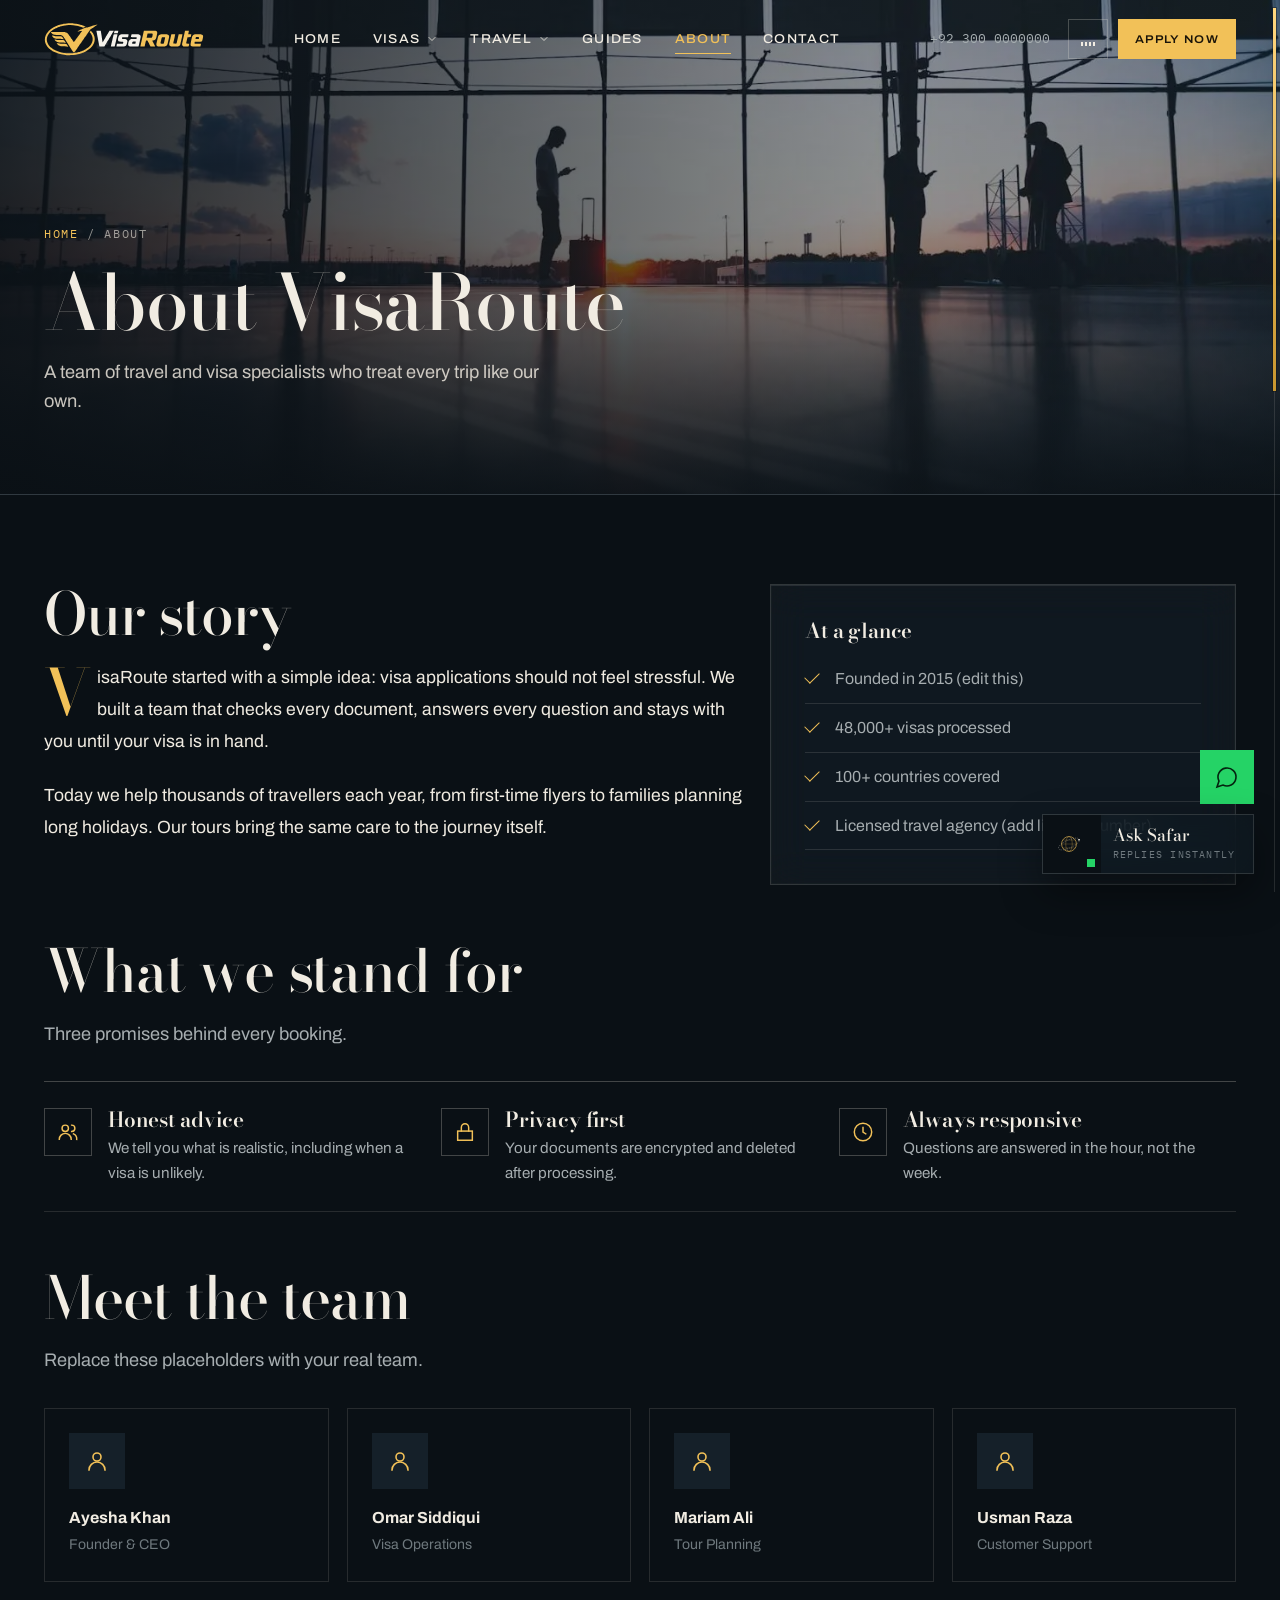
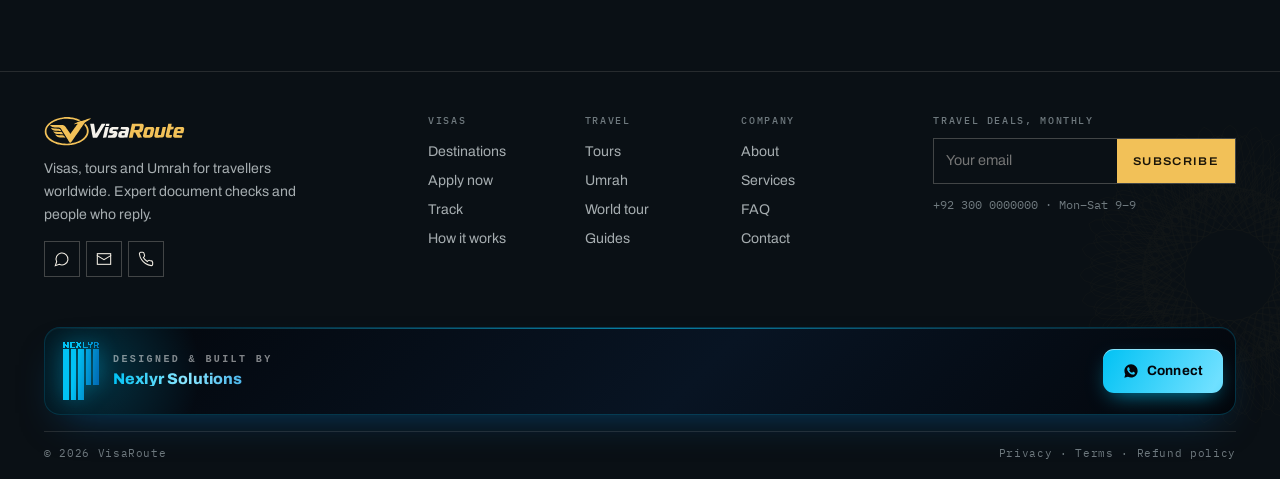
==== commit d6d9d6d5: "Clean URLs, share images and meta tags vercel.json cleanUrls hides .html; all links updated. Branded" ====
--- a/about.html
+++ b/about.html
@@ -1,11 +1,19 @@
 <!DOCTYPE html>
 <html lang="en"><head><meta charset="utf-8"><meta name="viewport" content="width=device-width, initial-scale=1, viewport-fit=cover">
-<title>About – VisaRoute</title><meta name="description" content="Who we are and how we work.">
+<title>About – VisaRoute</title><meta name="description" content="Who we are and how we work: one team for visas, tours and Umrah, with every file checked by an expert.">
 
 <meta name="theme-color" content="#0A1015"><link rel="preload" href="fonts/bodoni-moda.woff2" as="font" type="font/woff2" crossorigin><link rel="preload" href="fonts/archivo.woff2" as="font" type="font/woff2" crossorigin>
-<link rel="icon" href="images/favicon.svg" type="image/svg+xml"><link rel="stylesheet" href="style.css"></head>
+<!-- share -->
+<link rel="canonical" href="https://visaroute-beta.vercel.app/about">
+<meta property="og:type" content="website"><meta property="og:site_name" content="VisaRoute"><meta property="og:locale" content="en_US">
+<meta property="og:title" content="About – VisaRoute"><meta property="og:description" content="Who we are and how we work: one team for visas, tours and Umrah, with every file checked by an expert."><meta property="og:url" content="https://visaroute-beta.vercel.app/about">
+<meta property="og:image" content="https://visaroute-beta.vercel.app/images/og/about.jpg"><meta property="og:image:secure_url" content="https://visaroute-beta.vercel.app/images/og/about.jpg"><meta property="og:image:type" content="image/jpeg"><meta property="og:image:width" content="1200"><meta property="og:image:height" content="630"><meta property="og:image:alt" content="About – VisaRoute">
+<meta name="twitter:card" content="summary_large_image"><meta name="twitter:title" content="About – VisaRoute"><meta name="twitter:description" content="Who we are and how we work: one team for visas, tours and Umrah, with every file checked by an expert."><meta name="twitter:image" content="https://visaroute-beta.vercel.app/images/og/about.jpg">
+<link rel="apple-touch-icon" href="/images/apple-touch-icon.png"><link rel="manifest" href="/site.webmanifest">
+<!-- /share -->
+<link rel="icon" href="/images/favicon.svg" type="image/svg+xml"><link rel="stylesheet" href="style.css"></head>
 <body data-page="about"><div id="hdr"></div>
-<div class="ph"><div class="wrap"><div class="crumb"><a href="index.html">Home</a> / About</div><h1>About VisaRoute</h1><p>A team of travel and visa specialists who treat every trip like our own.</p></div></div>
+<div class="ph"><div class="wrap"><div class="crumb"><a href="/">Home</a> / About</div><h1>About VisaRoute</h1><p>A team of travel and visa specialists who treat every trip like our own.</p></div></div>
 <main><section><div class="wrap"><div class="two"><div><h2>Our story</h2><div class="art"><p>VisaRoute started with a simple idea: visa applications should not feel stressful. We built a team that checks every document, answers every question and stays with you until your visa is in hand.</p><p>Today we help thousands of travellers each year, from first-time flyers to families planning long holidays. Our tours bring the same care to the journey itself.</p></div></div>
 <div class="box"><h3>At a glance</h3><ul class="list"><li>Founded in 2015 (edit this)</li><li>48,000+ visas processed</li><li>100+ countries covered</li><li>Licensed travel agency (add licence number)</li></ul></div></div>
 <h2 style="margin-top:56px">What we stand for</h2><p class="sub">Three promises behind every booking.</p><div class="feat"><div><i>🤝</i><h3>Honest advice</h3><p>We tell you what is realistic, including when a visa is unlikely.</p></div><div><i>🔐</i><h3>Privacy first</h3><p>Your documents are encrypted and deleted after processing.</p></div><div><i>⏱️</i><h3>Always responsive</h3><p>Questions are answered in the hour, not the week.</p></div></div>
--- a/style.css
+++ b/style.css
@@ -27,7 +27,8 @@
  font-family:var(--f-text)
 }
 *,*:before,*:after{box-sizing:border-box;margin:0}
-html{overflow-x:clip;-webkit-text-size-adjust:100%;scrollbar-color:var(--gold-3) var(--ink);scrollbar-width:thin}
+html{overflow-x:clip;-webkit-text-size-adjust:100%;scrollbar-width:none}
+html::-webkit-scrollbar{width:0;height:0;display:none}
 html.lenis,html.lenis body{height:auto}
 .lenis.lenis-smooth{scroll-behavior:auto!important}
 .lenis.lenis-stopped{overflow:hidden}
@@ -46,7 +47,7 @@
 .scroll-meter i{position:absolute;inset:0;background:var(--gold);transform-origin:top;transform:scaleY(var(--sp,0))}
 
 .wrap{max-width:var(--wrap);margin:auto;padding:0 var(--gut);position:relative}
-section{padding:clamp(72px,10vw,132px) 0;position:relative}
+section{padding:clamp(56px,7vw,100px) 0;position:relative}
 main{position:relative;z-index:1}
 h1,h2,h3{font-family:var(--f-display);font-weight:500;line-height:1.02;letter-spacing:-.02em;overflow-wrap:break-word}
 h1{font-size:var(--t-h1)}
@@ -54,7 +55,7 @@
 h3{font-size:var(--t-h3);font-weight:600;letter-spacing:-.01em;line-height:1.15}
 h1 em,h2 em,h3 em{font-style:italic;font-weight:400;color:var(--gold)}
 p{color:var(--muted)}
-.sub{max-width:56ch;margin-bottom:44px;font-size:var(--t-lg);color:var(--muted)}
+.sub{max-width:56ch;margin-bottom:32px;font-size:var(--t-lg);color:var(--muted)}
 .kicker,.eyebrow{display:inline-block;font:500 var(--t-xs)/1.2 var(--f-mono);letter-spacing:.16em;text-transform:uppercase;color:var(--gold);margin-bottom:18px}
 .mono{font-family:var(--f-mono)}
 .gold{color:var(--gold)}
@@ -221,7 +222,7 @@
 .stat span{font:400 .72rem/1.4 var(--f-mono);letter-spacing:.12em;text-transform:uppercase;color:var(--dim)}
 
 /* section heads */
-.sec-head{display:flex;justify-content:space-between;align-items:flex-end;gap:32px;flex-wrap:wrap;margin-bottom:44px}
+.sec-head{display:flex;justify-content:space-between;align-items:flex-end;gap:32px;flex-wrap:wrap;margin-bottom:32px}
 .sec-head .sub{margin-bottom:0}
 .sec-head h2{margin-bottom:12px}
 
@@ -233,7 +234,7 @@
 .tabs button small{font:400 .7rem/1 var(--f-mono);letter-spacing:.12em;text-transform:uppercase}
 .tabs button[aria-selected="true"],.tabs button:hover{color:var(--text)}
 .tabs .ind{position:absolute;bottom:-1px;left:0;height:3px;background:var(--gold-3);transition:transform .6s var(--ease),width .6s var(--ease)}
-.panel{display:grid;grid-template-columns:minmax(260px,.8fr) 2fr;gap:clamp(24px,4vw,56px);padding-top:40px}
+.panel{display:grid;grid-template-columns:minmax(260px,.8fr) 2fr;gap:clamp(24px,4vw,56px);padding-top:30px}
 .panel[hidden]{display:none}
 .panel-info h3{font-size:clamp(1.6rem,2.6vw,2.2rem);margin-bottom:14px}
 .panel-info .facts-row{display:grid;grid-template-columns:1fr 1fr;border-top:1px solid var(--line);margin:22px 0}
@@ -242,9 +243,9 @@
 .panel-info .facts-row div:nth-child(even){padding-left:14px}
 .panel-info .facts-row span{display:block;font:400 .66rem/1 var(--f-mono);letter-spacing:.14em;text-transform:uppercase;color:var(--dim);margin-bottom:6px}
 .panel-info .facts-row b{font-weight:600}
-.panel-info ul{list-style:none;padding:0;margin-bottom:26px}
-.panel-info li{padding:8px 0 8px 22px;position:relative;font-size:.95rem;color:var(--muted)}
-.panel-info li:before{content:"";position:absolute;left:0;top:17px;width:10px;height:1px;background:currentColor}
+.panel-info ul{list-style:none;padding:0;margin-bottom:22px}
+.panel-info li{padding:5px 0 5px 22px;position:relative;font-size:.95rem;color:var(--muted)}
+.panel-info li:before{content:"";position:absolute;left:0;top:14px;width:10px;height:1px;background:currentColor}
 .panel-enter>*{animation:fadeup .7s var(--ease) backwards}
 .panel-enter>*:nth-child(2){animation-delay:.08s}
 
@@ -271,7 +272,7 @@
 /* visa card (rail) */
 .vcard{width:clamp(250px,24vw,300px);display:flex;flex-direction:column;background:var(--ink-3);color:var(--text);position:relative}
 .paper .vcard{background:#fff;color:var(--paper-ink);box-shadow:0 1px 0 var(--line-p)}
-.vcard .ph-img{aspect-ratio:4/3.1;overflow:hidden;position:relative;background:var(--ink-4)}
+.vcard .ph-img{aspect-ratio:4/2.9;overflow:hidden;position:relative;background:var(--ink-4)}
 .vcard .ph-img>div,.card .ph-img>div{position:absolute;inset:0;background:var(--bgi,none) center/cover;transform:scale(1.06);transition:transform 1.2s var(--ease),opacity .6s;opacity:0}
 .has>div,.ph-img.has>div{opacity:1}
 .vcard:hover .ph-img>div,.card:hover .ph-img>div{transform:scale(1.12)}
@@ -328,7 +329,7 @@
 .promise li:before{counter-increment:p;content:"0" counter(p);font:500 .78rem/1.8 var(--f-mono);color:#9A6B12;grid-row:span 2}
 .promise h3{font-size:1.35rem}
 .promise p{font-size:.96rem}
-.landmarks{position:relative;height:clamp(360px,44vw,620px);margin-top:clamp(20px,4vw,60px)}
+.landmarks{position:relative;height:clamp(260px,30vw,440px);margin-top:clamp(10px,2vw,30px)}
 .landmarks:after{content:"";position:absolute;left:0;right:0;bottom:0;height:1px;background:var(--paper-ink)}
 .lm{position:absolute;bottom:0;will-change:transform}
 .lm img{width:100%;height:auto}
@@ -435,12 +436,12 @@
 .ref{display:inline-block;font:500 1.3rem/1 var(--f-mono);letter-spacing:.14em;border:1px dashed currentColor;padding:12px 18px;margin:14px 0}
 
 /* guide card (rail) */
-.gcard{width:clamp(270px,30vw,400px);display:flex;flex-direction:column;gap:16px;position:relative}
-.gcard .ph-img{aspect-ratio:16/11;position:relative;overflow:hidden;background:var(--ink-3)}
+.gcard{width:clamp(250px,23vw,330px);display:flex;flex-direction:column;gap:16px;position:relative}
+.gcard .ph-img{aspect-ratio:16/10;position:relative;overflow:hidden;background:var(--ink-3)}
 .gcard .ph-img>div{position:absolute;inset:0;background:var(--bgi,none) center/cover;opacity:0;transition:opacity .6s,transform 1.2s var(--ease);transform:scale(1.04)}
 .gcard:hover .ph-img>div{transform:scale(1.1)}
 .gcard .cat{font:400 .7rem/1 var(--f-mono);letter-spacing:.14em;text-transform:uppercase;color:var(--gold)}
-.gcard h3{font-size:1.5rem}
+.gcard h3{font-size:1.3rem}
 .gcard p{font-size:.94rem}
 .gcard a.cover{position:absolute;inset:0}
 
@@ -721,3 +722,149 @@
 }
 
 @media (max-width:760px){.dock{transition:opacity .4s,transform .5s var(--ease)}html.ftr-in .dock{opacity:0;transform:translateY(20px);pointer-events:none}}
+
+/* =================== v3: glass, compact layout, custom scrollbar, motion =================== */
+:root{--glass:rgba(16,25,32,.52);--glass-2:rgba(16,25,32,.72);--glass-bd:rgba(241,236,226,.14);--glass-hi:inset 0 1px 0 rgba(255,255,255,.08),inset 0 0 0 1px rgba(255,255,255,.02);--blur:blur(18px) saturate(150%)}
+.glass{background:var(--glass);border:1px solid var(--glass-bd);box-shadow:var(--glass-hi),0 24px 60px -24px rgba(0,0,0,.5);-webkit-backdrop-filter:var(--blur);backdrop-filter:var(--blur)}
+.paper .glass{background:rgba(255,255,255,.55);border-color:rgba(255,255,255,.7);box-shadow:inset 0 1px 0 #fff,0 24px 60px -30px rgba(20,26,31,.3)}
+/* custom page scrollbar (themed, draggable) */
+.vsb{position:fixed;top:0;right:0;bottom:0;width:16px;z-index:96;opacity:.55;transition:opacity .5s}
+.vsb:hover,.vsb.on,.vsb.drag{opacity:1}
+.vsb:before{content:"";position:absolute;top:8px;bottom:8px;right:5px;width:1px;background:rgba(241,236,226,.12);transition:width .4s var(--ease),right .4s var(--ease),background .4s}
+.vsb:hover:before,.vsb.drag:before{width:8px;right:4px;background:rgba(16,25,32,.6);-webkit-backdrop-filter:var(--blur);backdrop-filter:var(--blur);border:1px solid var(--glass-bd)}
+.vsb i{position:absolute;right:4px;top:0;width:3px;min-height:40px;background:linear-gradient(var(--gold-2),var(--gold-3));box-shadow:0 0 0 1px rgba(10,16,21,.35);cursor:grab;transition:width .4s var(--ease),right .4s var(--ease)}
+.vsb:hover i,.vsb.drag i{width:8px;right:4px}
+.vsb.drag i{cursor:grabbing}
+html:not(.fine) .vsb{pointer-events:none;width:8px}
+html.drag-sb{user-select:none}
+.scroll-meter{display:none}
+/* hero finder as glass bar over the city */
+.finder-wrap{margin-top:-88px;background:rgba(10,16,21,.38);-webkit-backdrop-filter:var(--blur);backdrop-filter:var(--blur);border-top:1px solid var(--glass-bd)}
+.hero-copy{padding-bottom:calc(clamp(30px,5vh,56px) + 88px)}
+.finder>div:focus-within{background:rgba(255,255,255,.05)}
+.finder select option{color:var(--text)}
+/* header glass */
+#siteHdr.scrolled{background:rgba(10,16,21,.6);-webkit-backdrop-filter:blur(20px) saturate(160%);backdrop-filter:blur(20px) saturate(160%)}
+.dd{background:var(--glass-2);-webkit-backdrop-filter:blur(24px) saturate(160%);backdrop-filter:blur(24px) saturate(160%);border-color:var(--glass-bd)}
+.dd-side{background:rgba(255,255,255,.04)}
+.dd a:hover{background:rgba(255,255,255,.06)}
+.mnav{background:rgba(10,16,21,.86);-webkit-backdrop-filter:blur(26px) saturate(150%);backdrop-filter:blur(26px) saturate(150%)}
+#cb{background:var(--glass-2);-webkit-backdrop-filter:blur(26px) saturate(160%);backdrop-filter:blur(26px) saturate(160%);border-color:var(--glass-bd)}
+.cb-h{background:rgba(10,16,21,.4) url(images/guilloche.svg) right -60px center/200px no-repeat}
+.m.b{background:rgba(255,255,255,.06)}
+.cb-btn{background:var(--glass-2);-webkit-backdrop-filter:var(--blur);backdrop-filter:var(--blur);border-color:var(--glass-bd)}
+.box{background:rgba(255,255,255,.035);border-color:var(--glass-bd);box-shadow:var(--glass-hi);-webkit-backdrop-filter:var(--blur);backdrop-filter:var(--blur)}
+.ph .crumb,.ph h1,.ph p{position:relative}
+/* tours rail */
+.rail-side{display:flex;align-items:center;gap:18px}
+.rail-side .count{font:400 .78rem/1 var(--f-mono);letter-spacing:.12em;color:var(--dim)}
+.rail-side .count b{color:var(--gold);font:500 1.4rem/1 var(--f-display)}
+.tours-rail{gap:16px}
+.tours-rail .tcard{width:clamp(270px,27vw,370px);height:clamp(380px,32vw,450px)}
+.tcard:after{background:linear-gradient(180deg,rgba(10,16,21,.3),transparent 32%)}
+.tcard .top span{background:rgba(10,16,21,.4);-webkit-backdrop-filter:blur(10px);backdrop-filter:blur(10px);border:1px solid rgba(255,255,255,.14)}
+.tcard .bot{left:12px;right:12px;bottom:12px;padding:16px 16px 14px;background:rgba(10,16,21,.42);-webkit-backdrop-filter:blur(16px) saturate(150%);backdrop-filter:blur(16px) saturate(150%);border:1px solid rgba(255,255,255,.14);box-shadow:inset 0 1px 0 rgba(255,255,255,.1);transition:background .5s,transform .7s var(--ease)}
+.tcard:hover .bot{background:rgba(10,16,21,.62);transform:translateY(-4px)}
+.tcard h3{font-size:clamp(1.35rem,1.8vw,1.7rem)}
+.tcard .more{margin-top:12px;padding-top:12px}
+.tcard.end{padding:26px}
+.tcard.end h3{font-size:clamp(1.7rem,2.4vw,2.3rem)}
+/* atlas: head row + horizontal promises */
+.atlas-head{display:grid;grid-template-columns:1.1fr 1fr;gap:clamp(24px,5vw,80px);align-items:end;margin-bottom:34px}
+.atlas-head .sub{margin-bottom:20px}
+.atlas h2{font-size:clamp(2.3rem,4.6vw,4rem);margin:0}
+.promise{display:grid;grid-template-columns:repeat(4,1fr);border-top:1px solid var(--line-p2);border-bottom:1px solid var(--line-p)}
+.promise li{display:block;padding:22px 22px 22px 0;border-bottom:0}
+.promise li+li{padding-left:22px;border-left:1px solid var(--line-p)}
+.promise li:before{display:block;margin-bottom:10px;line-height:1}
+.promise h3{font-size:1.2rem;margin-bottom:6px}
+.promise p{font-size:.9rem}
+/* umrah */
+.pkg-card{padding:6px 22px;margin:26px 0}
+.pkg-card .pkg-list{margin:0;border-top:0}
+.pkg-list li:last-child a{border-bottom:0}
+.pkg-list li a{padding:16px 0}
+.pkg-list b{font-size:1.3rem}
+.umrah-band .ct{width:min(40vw,560px)}
+/* how it works + reviews */
+.hw{overflow:hidden;background:var(--ink-2)}
+.hw-bg{position:absolute;inset:0;background:var(--bgi,none) center/cover;opacity:0;transition:opacity 1s}
+.hw-bg.has{opacity:.38}
+.hw:before{content:"";position:absolute;inset:0;z-index:0;background:linear-gradient(90deg,var(--ink-2) 30%,rgba(15,23,29,.55))}
+.hw .wrap{z-index:1}
+.hw-grid{display:grid;grid-template-columns:1fr 1fr;gap:clamp(30px,6vw,90px);align-items:center}
+.steps-v{list-style:none;padding:0;margin-top:24px;border-top:1px solid var(--line)}
+.steps-v li{display:grid;grid-template-columns:52px 1fr;gap:16px;align-items:center;padding:14px 0;border-bottom:1px solid var(--line);transition:padding .5s var(--ease)}
+.steps-v li:hover{padding-left:8px}
+.steps-v span{width:52px;height:52px;display:grid;place-items:center;border:1px solid var(--line-2);border-radius:50%;font:500 1.1rem/1 var(--f-display);color:var(--gold);background:rgba(255,255,255,.03)}
+.steps-v h3{font-size:1.2rem;margin-bottom:2px}
+.steps-v p{font-size:.92rem}
+.steps-v.sm{margin-top:12px}.steps-v.sm li{grid-template-columns:40px 1fr;padding:10px 0}.steps-v.sm span{width:40px;height:40px;font-size:.9rem}.steps-v.sm h3{font-size:1.05rem}.steps-v.sm p{font-size:.85rem}
+.qbox{padding:clamp(24px,3vw,40px);position:relative}
+.q-top{display:flex;justify-content:space-between;align-items:center;margin-bottom:22px}
+.q-stage{display:grid}
+.q-stage .q{grid-area:1/1;opacity:0;transform:translateX(24px);filter:blur(6px);transition:opacity .7s var(--ease),transform .9s var(--ease),filter .7s;pointer-events:none;padding:0;border:0;display:block}
+.q-stage .q.on{opacity:1;transform:none;filter:none;pointer-events:auto}
+.q-stage .q.out{transform:translateX(-24px)}
+.q blockquote{font:400 clamp(1.3rem,2vw,1.7rem)/1.4 var(--f-display);color:var(--text)}
+.q blockquote:before{content:"“";display:block;font-size:4.2rem;line-height:1;height:.5em;color:var(--gold);margin-bottom:8px}
+.q figcaption{margin-top:20px;font:400 .74rem/1.5 var(--f-mono);letter-spacing:.08em;color:var(--dim)}
+.q figcaption b{display:block;color:var(--text);font-weight:500}
+.q-foot{display:flex;justify-content:space-between;align-items:center;margin-top:26px;padding-top:18px;border-top:1px solid var(--line)}
+.q-dots{display:flex;gap:8px}
+.q-dots button{width:34px;height:20px;background:none;border:0;padding:0;cursor:pointer;display:flex;align-items:center}
+.q-dots i{display:block;width:100%;height:2px;background:var(--line-2);position:relative;overflow:hidden}
+.q-dots i:after{content:"";position:absolute;inset:0;background:var(--gold);transform:scaleX(0);transform-origin:left}
+.q-dots .on i:after{animation:qfill 6s linear forwards}
+.qbox.paused .q-dots .on i:after{animation-play-state:paused}
+@keyframes qfill{to{transform:scaleX(1)}}
+/* plan */
+.plan-card.glass{padding:clamp(20px,2.6vw,34px)}
+#plan{background:var(--paper) url(images/guilloche.svg) right -160px top -120px/620px no-repeat}
+.form{gap:14px}
+/* umrah page: form tabs + faq grid */
+.ftabs button{padding:12px 22px 14px 0}
+.ftabs button b{font-size:clamp(1.15rem,1.8vw,1.5rem)}
+.faq2{display:grid;grid-template-columns:1fr 1fr;column-gap:40px}
+.faq2 details:nth-child(2){border-top:1px solid var(--line-2)}
+/* smoother motion: image reveals, hero intro, page transitions */
+.rv-img{clip-path:inset(12% 0 0 0);opacity:0;transition:clip-path 1.2s var(--ease) var(--d,0s),opacity .8s var(--ease) var(--d,0s)}
+.rv-img.in{clip-path:inset(0);opacity:1}
+.scene .emb img{animation:embIn 1.8s .15s var(--ease) both}
+@keyframes embIn{from{opacity:0;transform:scale(.8) rotate(-6deg)}to{opacity:1;transform:none}}
+.scene .city{animation:cityIn 1.6s var(--ease) both}
+@keyframes cityIn{from{opacity:0;filter:blur(10px) brightness(.6)}to{opacity:1;filter:none}}
+.scene .sky{animation:skyIn 2.4s var(--ease) both}
+@keyframes skyIn{from{opacity:.2;filter:saturate(.4)}to{opacity:1;filter:none}}
+.pt{position:fixed;inset:0;z-index:200;pointer-events:none;display:grid;place-items:center;background:var(--ink);clip-path:inset(0 0 0 0);transition:clip-path .75s var(--ease-io)}
+.pt img{width:120px;opacity:1;transition:opacity .4s,transform .75s var(--ease)}
+.pt.gone{clip-path:inset(0 0 100% 0)}
+.pt.gone img{opacity:0;transform:translateY(-30px)}
+.pt.come{clip-path:inset(100% 0 0 0);transition:none}
+.pt.come.go{clip-path:inset(0);transition:clip-path .6s var(--ease-io)}
+.vcard,.gcard{transition:transform .7s var(--ease)}
+.vcard:hover{transform:translateY(-6px)}
+@media (max-width:980px){
+ .atlas-head,.hw-grid{grid-template-columns:1fr}
+ .promise{grid-template-columns:1fr 1fr}
+ .promise li:nth-child(3){padding-left:0;border-left:0}
+ .promise li:nth-child(-n+2){border-bottom:1px solid var(--line-p)}
+ .faq2{grid-template-columns:1fr}
+ .faq2 details:nth-child(2){border-top:0}
+}
+@media (max-width:760px){
+ .finder-wrap{margin-top:0;background:var(--ink)}
+ .hero-copy{padding-bottom:clamp(30px,5vh,56px)}
+ .tours-rail .tcard{width:78vw;height:420px}
+ .promise{grid-template-columns:1fr}
+ .promise li,.promise li+li{padding:16px 0;border-left:0;border-bottom:1px solid var(--line-p)}
+ .rail-side .count{display:none}
+ .landmarks{height:220px}
+}
+@media (prefers-reduced-motion:reduce){.rv-img{clip-path:none;opacity:1}.pt{display:none}}
+#um-pk{grid-template-columns:repeat(3,1fr)}
+@media (max-width:980px){#um-pk{grid-template-columns:repeat(auto-fill,minmax(260px,1fr))}}
+@media (min-width:761px){
+ .lm.eiffel{left:6%;width:8.5%}.lm.kingdom{left:17%;width:6.5%}.lm.opera{left:26%;width:27%}.lm.watarun{left:55%;width:9.5%}.lm.qatar{left:66%;width:15%}.lm.suitcase{left:84%;width:6.5%}
+ .float.pp{right:2%;left:auto;top:4%;width:9%}.float.b1{left:72%}
+}
